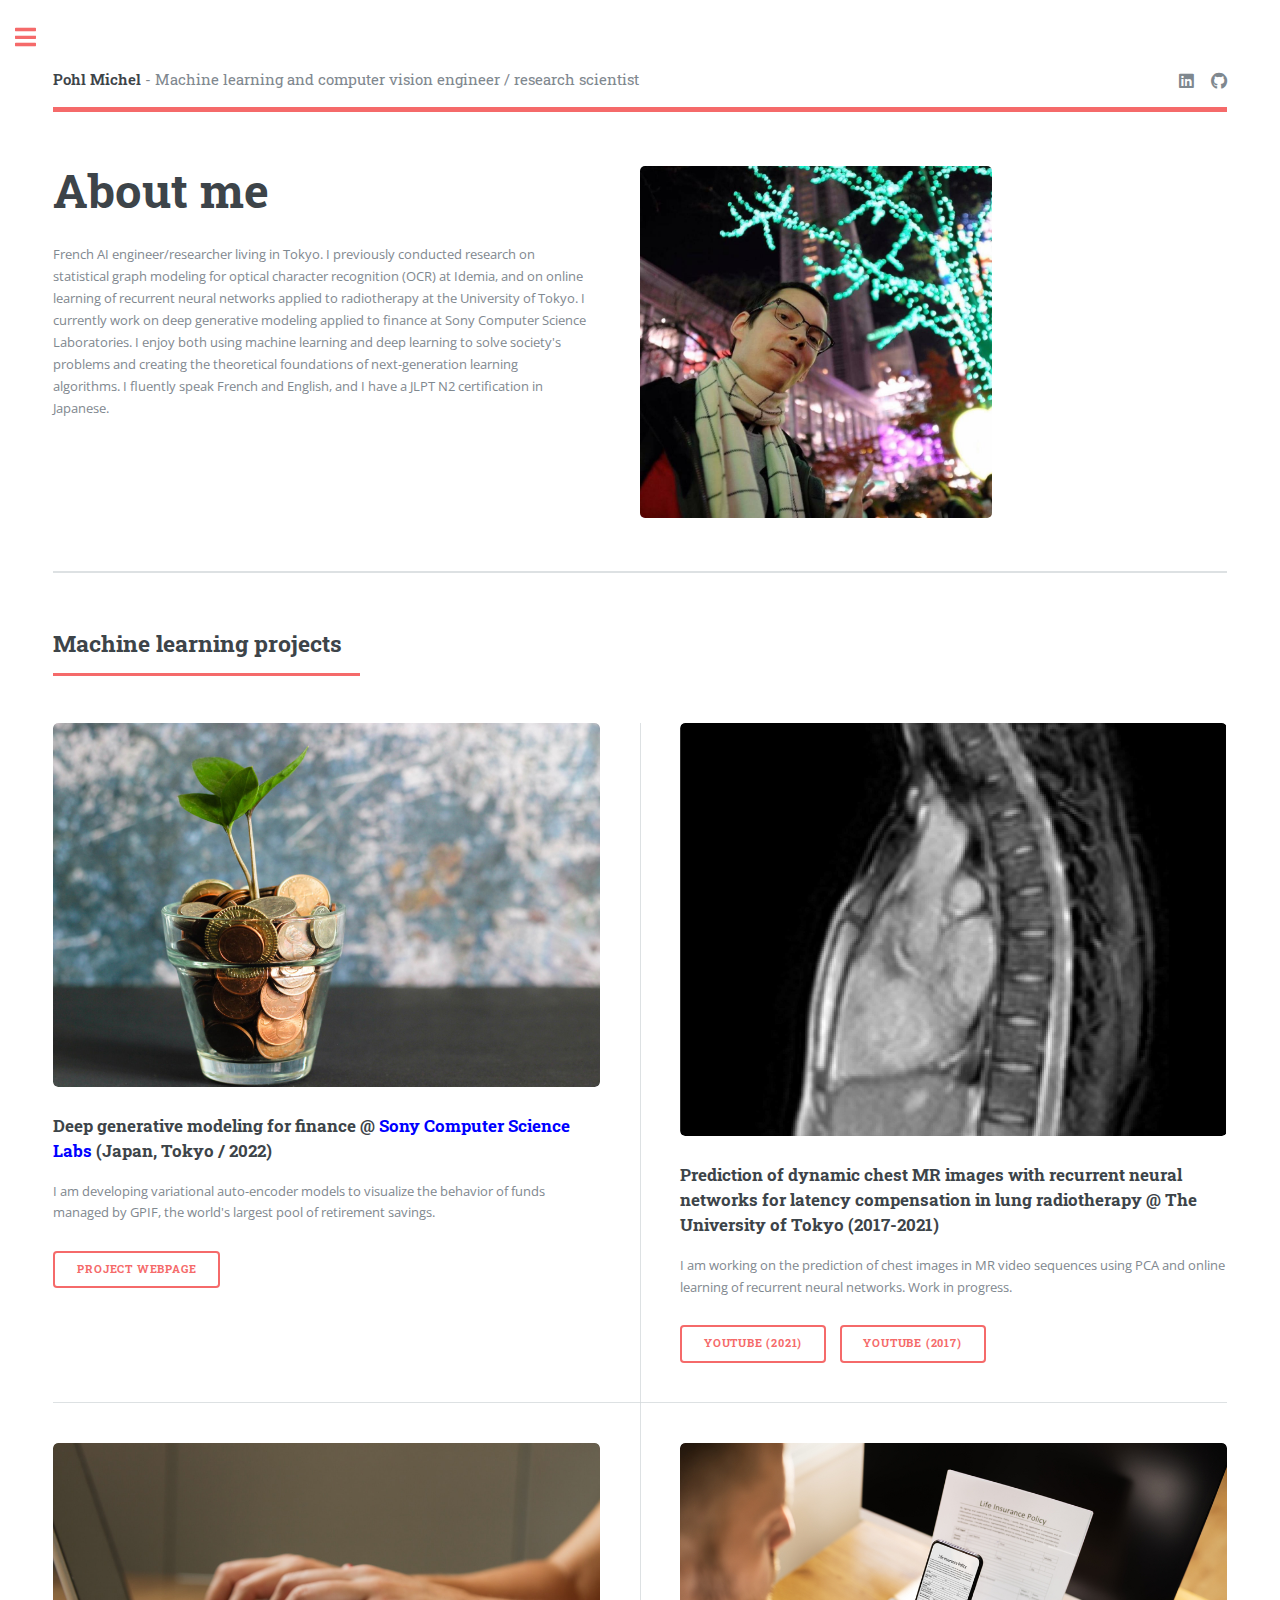
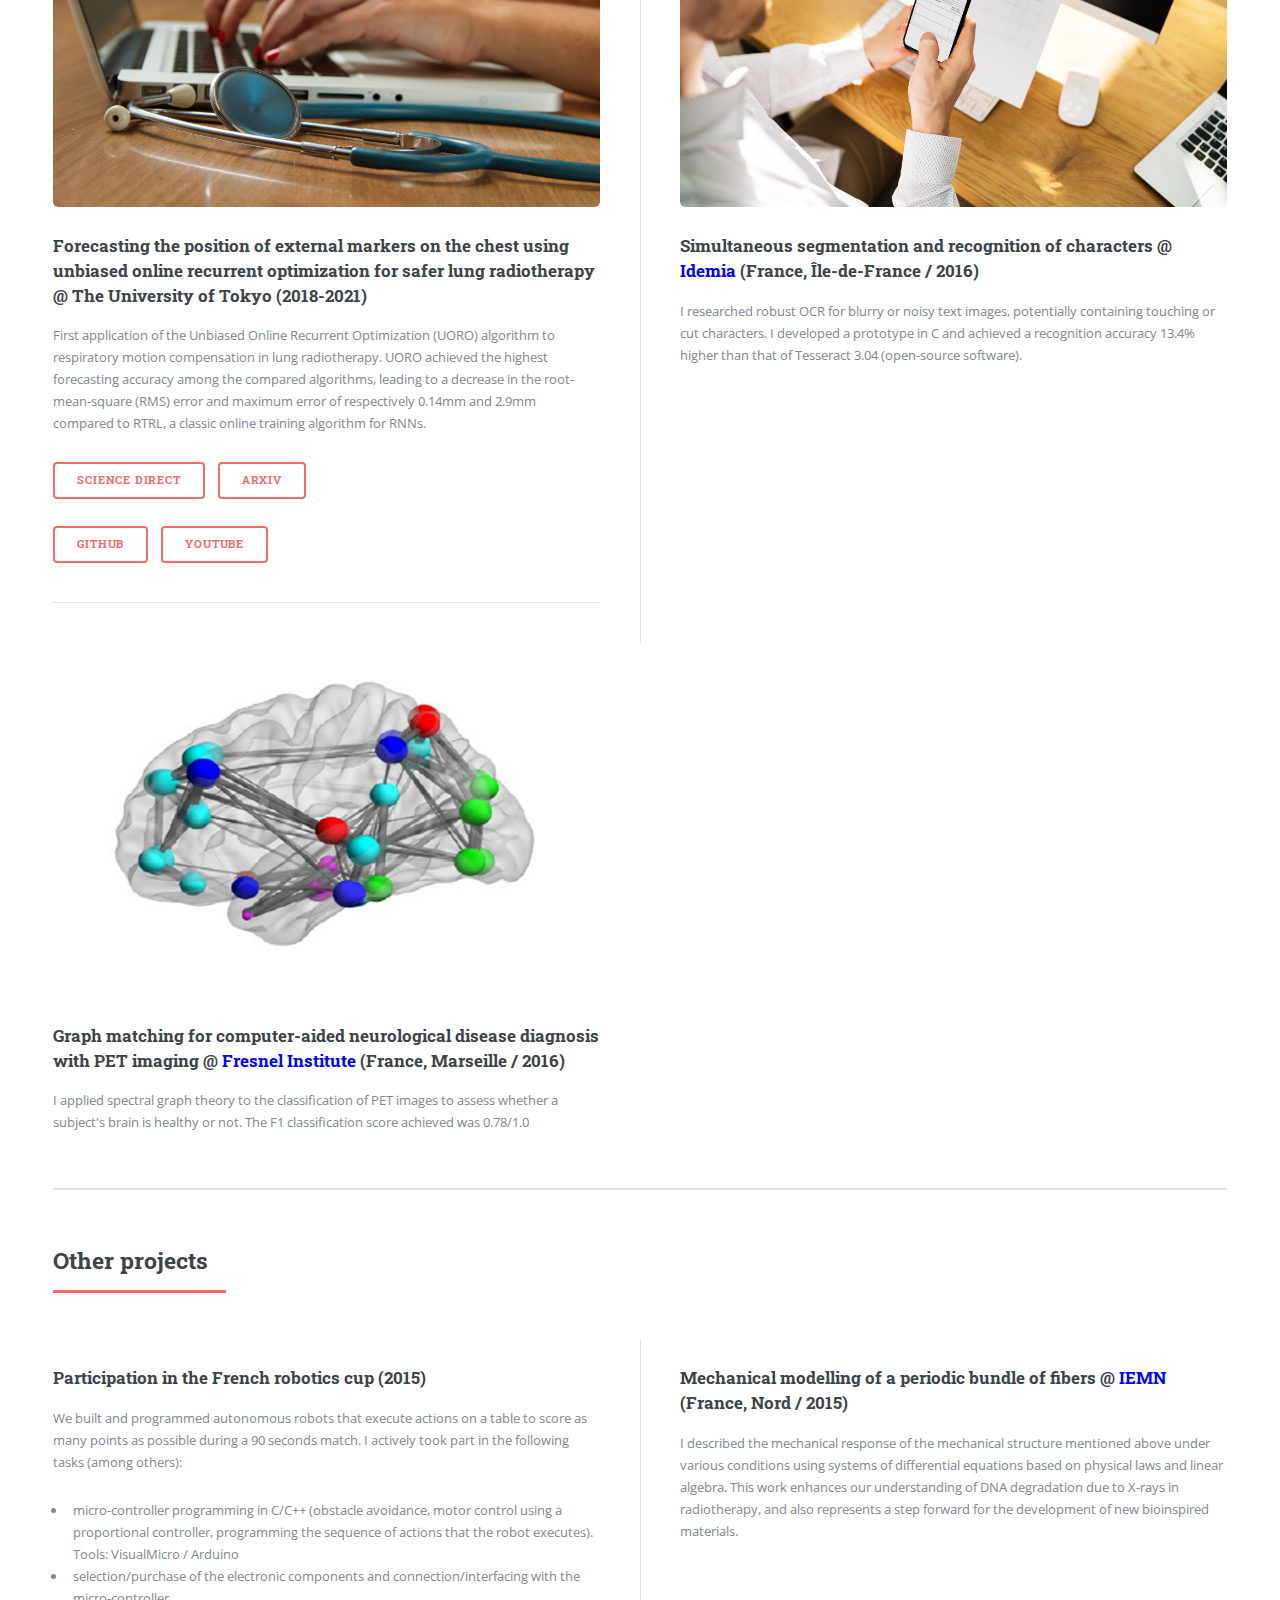
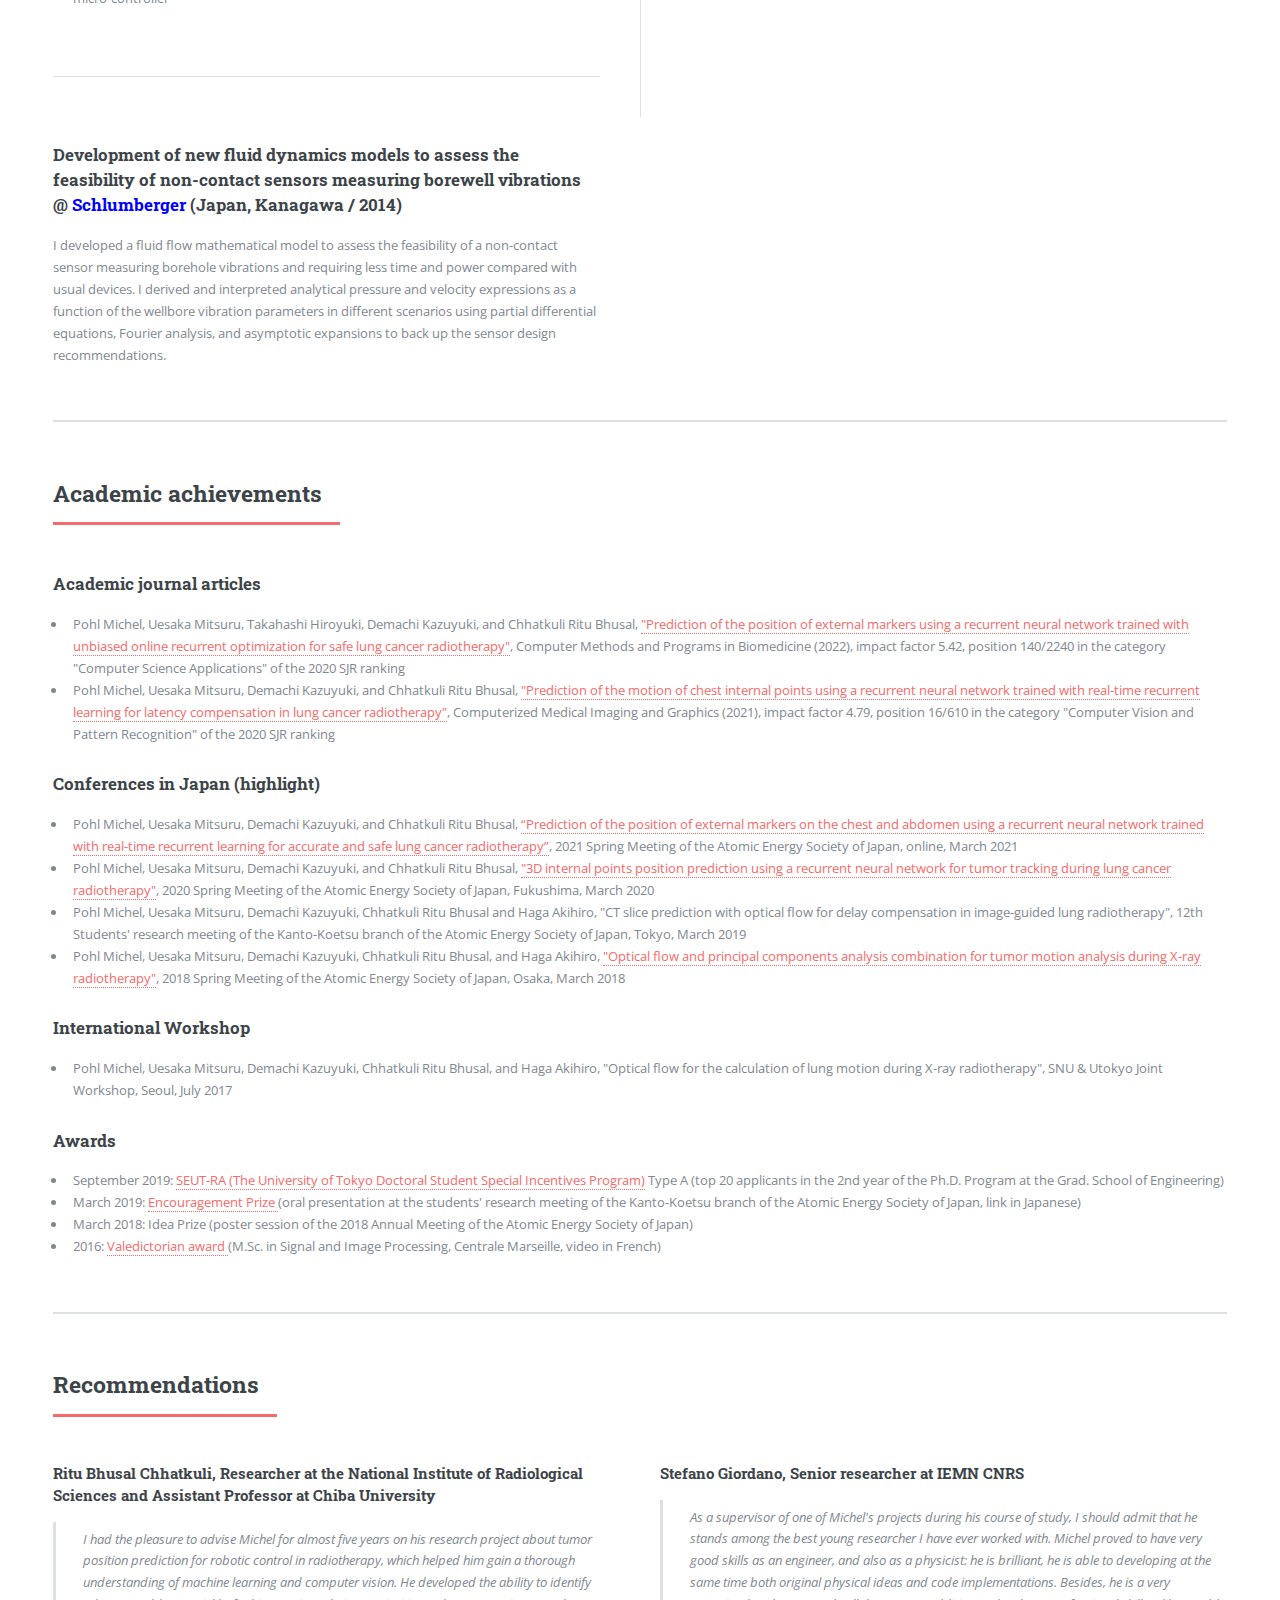
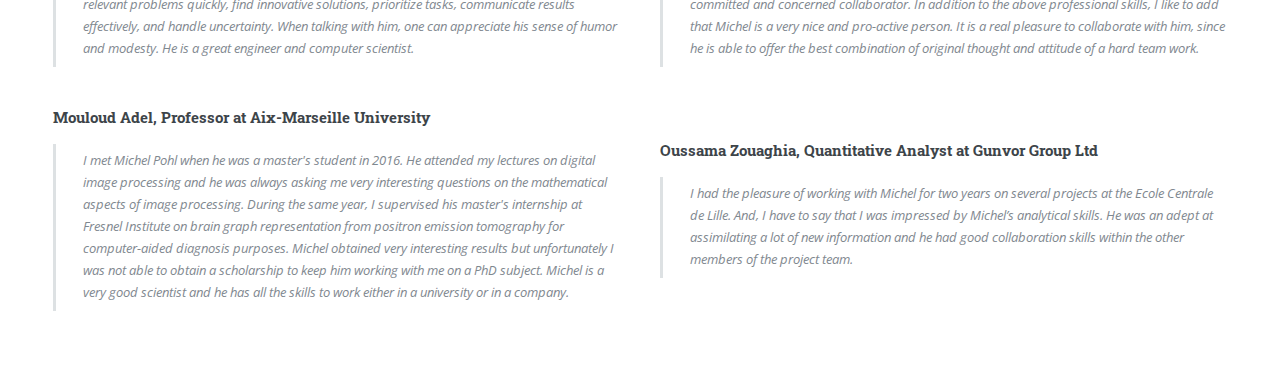
==== index.html @ 44fb90c9 "changed OCR picture size" ====
<!DOCTYPE HTML>
<!--
	Editorial by HTML5 UP
	html5up.net | @ajlkn
	Free for personal and commercial use under the CCA 3.0 license (html5up.net/license)
-->
<html>
	<head>
		<title>Pohl Michel - Homepage</title>
		<meta charset="utf-8" />
		<meta name="viewport" content="width=device-width, initial-scale=1, user-scalable=no" />
		<link rel="stylesheet" href="assets/css/main.css" />
	</head>
	<body class="is-preload">

		<!-- Wrapper -->
		<div id="wrapper">

			<!-- Main -->
			<div id="main">
				<div class="inner">

					<!-- Header -->
					<header id="header">
						<a href="index.html" class="logo"><strong>Pohl Michel</strong> 
							- Machine learning and computer vision engineer / research scientist</a>
						<ul class="icons">
							<li><a href="https://www.linkedin.com/in/michelpohl/" target="_blank" class="icon brands fa-linkedin"><span class="label">LinkedIn</span></a></li>
							<li><a href="https://github.com/pohl-michel" target="_blank" class="icon brands fa-github"><span class="label">GitHub</span></a></li>
<!-- 										<li><a href="https://medium.com/@pohl.michel" target="_blank" class="icon brands fa-medium-m"><span class="label">Medium</span></a></li> -->
						</ul>
					</header>

					<!-- Banner -->
					<section id="banner">
						<div class="content">
							<header>
								<h1>About me</h1>
								<!-- <p>A free and fully responsive site template</p> -->
							</header>
							<p>French AI engineer/researcher living in Tokyo. I previously conducted research on statistical graph modeling for optical character recognition (OCR) at Idemia, and on online learning of recurrent neural networks applied to radiotherapy at the University of Tokyo. I currently work on deep generative modeling applied to finance at Sony Computer Science Laboratories. I enjoy both using machine learning and deep learning to solve society's problems and creating the theoretical foundations of next-generation learning algorithms. I fluently speak French and English, and I have a JLPT N2 certification in Japanese.
							</p>
							<!-- <ul class="actions">
								<li><a href="#" class="button big">Learn More</a></li>
							</ul> -->
						</div>
						<span class="image object">
							<img src="images/photo_shibuya_anton.jpg" alt="" style="max-width: 60%" />
						</span>
					</section>

					<!-- Section -->
					<section id="ML projects">
						<header class="major">
							<h2> Machine learning projects</h2>
						</header>
						<div class="posts">
							<article>
								<a class="image"><img src="images/unsplash_finance.jpg" alt="" /></a>
								<h3>Deep generative modeling for finance @ <a href="https://www.sonycsl.co.jp/" target = "_blank" style="color: blue">Sony Computer Science Labs</a> (Japan, Tokyo / 2022)</h3>
								<p> I am developing variational auto-encoder models to visualize the behavior of funds managed by GPIF, the world's largest pool of retirement savings.</p>
								<ul class="actions">
									<li><a href="https://www.sonycsl.co.jp/tokyo/12421/" target='_blank' class="button">Project Webpage</a></li>
								</ul>
							</article>
							<article>
								<a class="image"><img src="images/MR_image_3rdpaper_cropped.jpg" alt="" /></a>
								<h3>Prediction of dynamic chest MR images with recurrent neural networks for latency compensation in lung radiotherapy @ The University of Tokyo (2017-2021)</h3>
								<p>I am working on the prediction of chest images in MR video sequences using PCA and online learning of recurrent neural networks. Work in progress.</p>
								<ul class="actions">
									<li><a href="https://youtu.be/09uKHJooavU?t=558" target='_blank' class="button">YouTube (2021)</a></li>
									<li><a href="https://www.youtube.com/watch?v=ICHYh4DZWE8&feature=youtu.be&t=154&fbclid=IwAR0rzRFwtIoOsZjMoGaXbMaReM_9z3HUqvppLOV6zJTrDiKNLwCRPgO9_1M%20" target='_blank' class="button">YouTube (2017)</a></li>
								</ul>
							</article>
							<article>
								<a class="image"><img src="images/unsplash_healthcare.jpg" alt="" /></a>
								<h3>Forecasting the position of external markers on the chest using unbiased online recurrent optimization for safer lung radiotherapy  @ The University of Tokyo (2018-2021)</h3>
								<p>First application of the Unbiased Online Recurrent Optimization (UORO) algorithm to respiratory motion compensation in lung radiotherapy. UORO achieved the highest forecasting accuracy among the compared algorithms, leading to a decrease in the root-mean-square (RMS) error and maximum error of respectively 0.14mm and 2.9mm compared to RTRL, a classic online training algorithm for RNNs.</p>
								<ul class="actions">
									<li><a href="https://doi.org/10.1016/j.cmpb.2022.106908" target='_blank' class="button">Science Direct</a></li>
									<li><a href="https://doi.org/10.48550/arXiv.2106.01100" target='_blank' 	class="button">ArXiv</a></li>
								</ul>
								<ul class="actions">
									<li><a href="https://github.com/pohl-michel/time-series-forecasting-with-UORO-RTRL-LMS-and-linear-regression" target='_blank' 	class="button">GitHub</a></li>
									<li><a href="https://youtu.be/09uKHJooavU" target='_blank' class="button">YouTube</a></li>
								</ul>
							</article>
							<article>
								<a class="image"><img src="images/shutterstock_OCR_medium_size.jpg" alt="" /></a>
								<h3>Simultaneous segmentation and recognition of characters @ <a href="https://www.idemia.com/" target = "_blank" style="color: blue">Idemia</a> (France, Île-de-France / 2016)</h3>
								<p>I researched robust OCR for blurry or noisy text images, potentially containing touching or cut characters. I developed a prototype in C and achieved a recognition accuracy 13.4% higher than that of Tesseract 3.04 (open-source software).</p>
<!-- 											<ul class="actions">
									<li><a href="#" class="button">More</a></li>
								</ul> -->
							</article>
							<article>
								<a class="image"><img src="images/brain_as_graph.png" alt="" /></a>
								<h3>Graph matching for computer-aided neurological disease diagnosis with PET imaging @ <a href="https://www.fresnel.fr/spip/" target = "_blank" style="color: blue">Fresnel Institute</a> (France, Marseille / 2016)</h3>
								<p>I applied spectral graph theory to the classification of PET images to assess whether a subject's brain is healthy or not. The F1 classification score achieved was 0.78/1.0 </p>
<!-- 											<ul class="actions">
									<li><a href="#" class="button">More</a></li>
								</ul> -->
							</article>
						</div>
					</section>

					<!-- Section -->
					<section id="Other projects">
						<header class="major">
							<h2> Other projects</h2>
						</header>
						<div class="posts">
							<article>
								<a class="image"><img src="images/coupe_robotique_enhanced.jpg" alt="" /></a>
								<h3>Participation in the French robotics cup (2015)</h3>
								<p>We built and programmed autonomous robots that execute actions on a table to score as many points as possible during a 90 seconds match. I actively took part in the following tasks (among others):
									<ul>
										<li> micro-controller programming in C/C++ (obstacle avoidance, motor control using a proportional controller, programming the sequence of actions that the robot executes). Tools: VisualMicro / Arduino</li>
										<li>selection/purchase of the electronic components and connection/interfacing with the micro-controller</li>
									</ul> 
								</p>
<!-- 										<ul class="actions">
									<li><a href="#" class="button">More</a></li>
								</ul> -->
							</article>
							<article>
								<a class="image"><img src="images/muscle_psoas_lapin.png" alt="" /></a>
								<h3>Mechanical modelling of a periodic bundle of fibers @ <a href="https://www.iemn.fr/en/" target = "_blank" style="color: blue">IEMN</a> (France, Nord / 2015)</h3>
								<p>I described the mechanical response of the mechanical structure mentioned above under various conditions using systems of differential equations based on physical laws and linear algebra. This work enhances our understanding of DNA degradation due to X-rays in radiotherapy, and also represents a step forward for the development of new bioinspired materials. </p>
<!-- 										<ul class="actions">
									<li><a href="#" class="button">More</a></li>
								</ul> -->
							</article>									
							<article>
								<a class="image"><img src="images/unsplash_liquid_drop.jpg" alt="" /></a>
								<h3>Development of new fluid dynamics models to assess the feasibility of non-contact sensors measuring borewell vibrations @ <a href="https://www.slb.com/" target = "_blank" style="color: blue">Schlumberger</a> (Japan, Kanagawa / 2014)</h3>
								<p>I developed a fluid flow mathematical model to assess the feasibility of a non-contact sensor measuring borehole vibrations and requiring less time and power compared with usual devices. I derived and interpreted analytical pressure and velocity expressions as a function of the wellbore vibration parameters in different scenarios using partial differential equations, Fourier analysis, and asymptotic expansions to back up the sensor design recommendations. </p>
<!-- 										<ul class="actions">
									<li><a href="#" class="button">More</a></li>
								</ul> -->
							</article>
						</div>
					</section>								

					<!-- Content -->
					<section id = "Academic achievements">
						<header class="major">
							<h2>Academic achievements</h2>
						</header>

						<h3>Academic journal articles</h3>
						
						<ul>
							<li>Pohl Michel, Uesaka Mitsuru, Takahashi Hiroyuki, Demachi Kazuyuki, and Chhatkuli Ritu Bhusal, <a href="https://doi.org/10.48550/arXiv.2106.01100" target ="_blank">"Prediction of the position of external markers using a recurrent neural network trained with unbiased online recurrent optimization for safe lung cancer radiotherapy"</a>, Computer Methods and Programs in Biomedicine (2022), impact factor 5.42, position 140/2240 in the category "Computer Science Applications" of the 2020 SJR ranking</li>

							<li> Pohl Michel, Uesaka Mitsuru, Demachi Kazuyuki, and Chhatkuli Ritu Bhusal, <a href="https://doi.org/10.1016/j.compmedimag.2021.101941" target ="_blank">"Prediction of the motion of chest internal points using a recurrent neural network trained with real-time recurrent learning for latency compensation in lung cancer radiotherapy"</a>, Computerized Medical Imaging and Graphics (2021), impact factor 4.79, position 16/610 in the category "Computer Vision and Pattern Recognition" of the 2020 SJR ranking</li>
						</ul> 

						<h3>Conferences in Japan (highlight)</h3>
						
						<ul>
							<li>Pohl Michel, Uesaka Mitsuru, Demachi Kazuyuki, and Chhatkuli Ritu Bhusal, 
								<a href="https://confit.atlas.jp/guide/event/aesj2021s/subject/2M04/detail" target ="_blank">“Prediction of the position of external markers on the chest and abdomen using a recurrent neural network trained with real-time recurrent learning for accurate and safe lung cancer radiotherapy”</a>, 2021 Spring Meeting of the Atomic Energy Society of Japan, online, March 2021
							</li>

							<li> Pohl Michel, Uesaka Mitsuru, Demachi Kazuyuki, and Chhatkuli Ritu Bhusal, 
								<a href="https://confit.atlas.jp/guide/event/aesj2020s/subject/1F01/detail?lang=en" target ="_blank">"3D internal points position prediction using a recurrent neural network for tumor tracking during lung cancer radiotherapy"</a>, 2020 Spring Meeting of the Atomic Energy Society of Japan, Fukushima, March 2020
							</li>

							<li>Pohl Michel, Uesaka Mitsuru, Demachi Kazuyuki, Chhatkuli Ritu Bhusal and Haga Akihiro, "CT slice prediction with optical flow for delay compensation in image-guided lung radiotherapy", 12th Students' research meeting of the Kanto-Koetsu branch of the Atomic Energy Society of Japan, Tokyo, March 2019
							</li>

							<!-- http://www.aesj.or.jp/shibu/kanto/pdf/student_award_history_220512.pdf -->

							<li>Pohl Michel, Uesaka Mitsuru, Demachi Kazuyuki, Chhatkuli Ritu Bhusal, and Haga Akihiro, 
								<a href="https://confit.atlas.jp/guide/event/aesj2018s/subject/2E02/detail?lang=en" target ="_blank">"Optical flow and principal components analysis combination for tumor motion analysis during X-ray radiotherapy"</a>, 2018 Spring Meeting of the Atomic Energy Society of Japan, Osaka, March 2018
							</li>

						</ul> 

						<h3>International Workshop</h3>

						<ul>
							<li>Pohl Michel, Uesaka Mitsuru, Demachi Kazuyuki, Chhatkuli Ritu Bhusal, and Haga Akihiro, "Optical flow for the calculation of lung motion during X-ray radiotherapy", SNU & Utokyo Joint Workshop, Seoul, July 2017
							</li>
						</ul>

						<h3>Awards</h3>

						<ul>
							<li> September 2019: <a href="https://www.t.u-tokyo.ac.jp/en/soe/admission/seut-ra" target ="_blank">SEUT-RA (The University of Tokyo Doctoral Student Special Incentives Program)</a> Type A (top 20 applicants in the 2nd year of the Ph.D. Program at the Grad. School of Engineering) </li>
							<li> March 2019: <a href="http://www.aesj.or.jp/shibu/kanto/pdf/student_award_history_220512.pdf" target ="_blank">Encouragement Prize </a>(oral presentation at the students' research meeting of the Kanto-Koetsu branch of the Atomic Energy Society of Japan, link in Japanese) </li>
							<li> March 2018: Idea Prize (poster session of the 2018 Annual Meeting of the Atomic Energy Society of Japan) </li>
							<li> 2016: <a href="https://www.youtube.com/watch?v=9-X_9rzc--A&t=580s" target ="_blank"> Valedictorian award </a> (M.Sc. in Signal and Image Processing, Centrale Marseille, video in French) </li>
						</ul>

					</section>

					<!-- Section -->
					<section id = "Recommendations">
						<header class="major">
							<h2>Recommendations</h2>
						</header>
						<div class="features">
							<article>
								<!-- <span class="icon fa-gem"></span> -->
								<div class="content">
									<h4>Ritu Bhusal Chhatkuli, Researcher at the National Institute of Radiological Sciences and Assistant Professor at Chiba University</h4>

									<blockquote>I had the pleasure to advise Michel for almost five years on his research project about tumor position prediction for robotic control in radiotherapy, which helped him gain a thorough understanding of machine learning and computer vision. He developed the ability to identify relevant problems quickly, find innovative solutions, prioritize tasks, communicate results effectively, and handle uncertainty. When talking with him, one can appreciate his sense of humor and modesty. He is a great engineer and computer scientist.</blockquote>

								</div>
							</article>
							<article>
								<div class="content">
									<h4>Stefano Giordano, Senior researcher at IEMN CNRS</h4>
									<blockquote>As a supervisor of one of Michel's projects during his course of study, I should admit that he stands among the best young researcher I have ever worked with. Michel proved to have very good skills as an engineer, and also as a physicist: he is brilliant, he is able to developing at the same time both original physical ideas and code implementations. Besides, he is a very committed and concerned collaborator. In addition to the above professional skills, I like to add that Michel is a very nice and pro-active person. It is a real pleasure to collaborate with him, since he is able to offer the best combination of original thought and attitude of a hard team work. </blockquote>
								</div>
							</article>
							<article>
								<div class="content">
									<h4>Mouloud Adel, Professor at Aix-Marseille University</h4>
									<blockquote>I met Michel Pohl when he was a master's student in 2016. He attended my lectures on digital image processing and he was always asking me very interesting questions on the mathematical aspects of image processing. During the same year, I supervised his master's internship at Fresnel Institute on brain graph representation from positron emission tomography for computer-aided diagnosis purposes. Michel obtained very interesting results but unfortunately I was not able to obtain a scholarship to keep him working with me on a PhD subject. Michel is a very good scientist and he has all the skills to work either in a university or in a company. </blockquote>
								</div>
							</article>
							<article>
								<div class="content">
									<h4>Oussama Zouaghia, Quantitative Analyst at Gunvor Group Ltd</h4>
									<blockquote>I had the pleasure of working with Michel for two years on several projects at the Ecole Centrale de Lille. And, I have to say that I was impressed by Michel’s analytical skills. He was an adept at assimilating a lot of new information and he had good collaboration skills within the other members of the project team.  </blockquote>
								</div>
							</article>
						</div>
					</section>

				</div>
			</div>
				

			<!-- Sidebar -->
			<div id="sidebar">
				<div class="inner">

					<!-- Search -->
<!-- 								<section id="search" class="alt">
							<form method="post" action="#">
								<input type="text" name="query" id="query" placeholder="Search" />
							</form>
						</section> -->

					<!-- Menu -->
					<nav id="menu">
						<header class="major">
							<h2>Menu</h2>
						</header>
						<ul>
							<li><a href="#banner">About me</a></li>
							<li><a href="#ML projects">Machine learning projects</a></li>
							<li><a href="#Other projects">Other projects</a></li>
							<li><a href="#Academic achievements">Academic achievements</a></li>
							<li><a href="#Recommendations">Recommendations</a></li>
						</ul>
					</nav>

					<!-- Section -->
<!-- 								<section>
							<header class="major">
								<h2>Ante interdum</h2>
							</header>
							<div class="mini-posts">
								<article>
									<iframe width="100%" scrolling="no" frameborder="no" allow="autoplay" src="https://w.soundcloud.com/player/?url=https%3A//api.soundcloud.com/tracks/885496198&color=%23ff5500&auto_play=false&hide_related=false&show_comments=true&show_user=true&show_reposts=false&show_teaser=true&visual=true"></iframe><div style="font-size: 10px; color: #cccccc;line-break: anywhere;word-break: normal;overflow: hidden;white-space: nowrap;text-overflow: ellipsis; font-family: Interstate,Lucida Grande,Lucida Sans Unicode,Lucida Sans,Garuda,Verdana,Tahoma,sans-serif;font-weight: 100;"><a href="https://soundcloud.com/michel-pohl-636981249" title="Michel POHL" target="_blank" style="color: #cccccc; text-decoration: none;">Michel POHL</a> · <a href="https://soundcloud.com/michel-pohl-636981249/rhapsody-in-blue-george-gershwin" title="Rhapsody in Blue (George Gershwin)" target="_blank" style="color: #cccccc; text-decoration: none;">Rhapsody in Blue (George Gershwin)</a></div>
									<p>Aenean ornare velit lacus, ac varius enim lorem ullamcorper dolore aliquam.</p>
								</article>
								<article>
									<a href="#" class="image"><img src="images/pic08.jpg" alt="" /></a>
									<p>Aenean ornare velit lacus, ac varius enim lorem ullamcorper dolore aliquam.</p>
								</article>
								<article>
									<a href="#" class="image"><img src="images/pic09.jpg" alt="" /></a>
									<p>Aenean ornare velit lacus, ac varius enim lorem ullamcorper dolore aliquam.</p>
								</article>
							</div>
							<ul class="actions">
								<li><a href="#" class="button">More</a></li>
							</ul>
						</section> -->

					<!-- Section -->
					<section>
						<header class="major">
							<h2>Contact</h2>
						</header>
						<p>Please do not hesitate to contact me for any professional matter using the email address below.</p>
						<ul class="contact">
							<li class="icon solid fa-envelope"><a href="#">michel.pohl@centrale-marseille.fr</a></li>
							<li class="icon solid fa-home">Tokyo, Japan</li>
						</ul>
					</section>

					<!-- Footer -->
					<footer id="footer">
						<p class="copyright">&copy; 2022 Michel Pohl. All rights reserved. Design: <a href="https://html5up.net">HTML5 UP</a>.</p>
					</footer>

				</div>
			</div>

		</div>

		<!-- Scripts -->
		<script src="assets/js/jquery.min.js"></script>
		<script src="assets/js/browser.min.js"></script>
		<script src="assets/js/breakpoints.min.js"></script>
		<script src="assets/js/util.js"></script>
		<script src="assets/js/main.js"></script>

	</body>
</html>
---- assets/css/main.css ----
@import url(fontawesome-all.min.css);
@import url("https://fonts.googleapis.com/css?family=Open+Sans:400,600,400italic,600italic|Roboto+Slab:400,700");
/*
	Editorial by HTML5 UP
	html5up.net | @ajlkn
	Free for personal and commercial use under the CCA 3.0 license (html5up.net/license)
*/
html, body, div, span, applet, object,
iframe, h1, h2, h3, h4, h5, h6, p, blockquote,
pre, a, abbr, acronym, address, big, cite,
code, del, dfn, em, img, ins, kbd, q, s, samp,
small, strike, strong, sub, sup, tt, var, b,
u, i, center, dl, dt, dd, ol, ul, li, fieldset,
form, label, legend, table, caption, tbody,
tfoot, thead, tr, th, td, article, aside,
canvas, details, embed, figure, figcaption,
footer, header, hgroup, menu, nav, output, ruby,
section, summary, time, mark, audio, video {
  margin: 0;
  padding: 0;
  border: 0;
  font-size: 100%;
  font: inherit;
  vertical-align: baseline; }

article, aside, details, figcaption, figure,
footer, header, hgroup, menu, nav, section {
  display: block; }

body {
  line-height: 1; }

ol, ul {
  list-style: none; }

blockquote, q {
  quotes: none; }
  blockquote:before, blockquote:after, q:before, q:after {
    content: '';
    content: none; }

table {
  border-collapse: collapse;
  border-spacing: 0; }

body {
  -webkit-text-size-adjust: none; }

mark {
  background-color: transparent;
  color: inherit; }

input::-moz-focus-inner {
  border: 0;
  padding: 0; }

input, select, textarea {
  -moz-appearance: none;
  -webkit-appearance: none;
  -ms-appearance: none;
  appearance: none; }

/* Basic */
@-ms-viewport {
  width: device-width; }

body {
  -ms-overflow-style: scrollbar; }

@media screen and (max-width: 480px) {
  html, body {
    min-width: 320px; } }

html {
  box-sizing: border-box; }

*, *:before, *:after {
  box-sizing: inherit; }

body {
  background: #ffffff; }
  body.is-preload *, body.is-preload *:before, body.is-preload *:after, body.is-resizing *, body.is-resizing *:before, body.is-resizing *:after {
    -moz-animation: none !important;
    -webkit-animation: none !important;
    -ms-animation: none !important;
    animation: none !important;
    -moz-transition: none !important;
    -webkit-transition: none !important;
    -ms-transition: none !important;
    transition: none !important; }

/* Type */
body, input, select, textarea {
  color: #7f888f;
  font-family: "Open Sans", sans-serif;
  font-size: 13pt;
  font-weight: 400;
  line-height: 1.65; }
  @media screen and (max-width: 1680px) {
    body, input, select, textarea {
      font-size: 11pt; } }
  @media screen and (max-width: 1280px) {
    body, input, select, textarea {
      font-size: 10pt; } }
  @media screen and (max-width: 360px) {
    body, input, select, textarea {
      font-size: 9pt; } }

a {
  -moz-transition: color 0.2s ease-in-out, border-bottom-color 0.2s ease-in-out;
  -webkit-transition: color 0.2s ease-in-out, border-bottom-color 0.2s ease-in-out;
  -ms-transition: color 0.2s ease-in-out, border-bottom-color 0.2s ease-in-out;
  transition: color 0.2s ease-in-out, border-bottom-color 0.2s ease-in-out;
  border-bottom: dotted 1px;
  color: #f56a6a;
  text-decoration: none; }
  a:hover {
    border-bottom-color: #f56a6a;
    color: #f56a6a !important; }
    a:hover strong {
      color: inherit; }

strong, b {
  color: #3d4449;
  font-weight: 600; }

em, i {
  font-style: italic; }

p {
  margin: 0 0 2em 0; }

h1, h2, h3, h4, h5, h6 {
  color: #3d4449;
  font-family: "Roboto Slab", serif;
  font-weight: 700;
  line-height: 1.5;
  margin: 0 0 1em 0; }
  h1 a, h2 a, h3 a, h4 a, h5 a, h6 a {
    color: inherit;
    text-decoration: none;
    border-bottom: 0; }

h1 {
  font-size: 4em;
  margin: 0 0 0.5em 0;
  line-height: 1.3; }

h2 {
  font-size: 1.75em; }

h3 {
  font-size: 1.25em; }

h4 {
  font-size: 1.1em; }

h5 {
  font-size: 0.9em; }

h6 {
  font-size: 0.7em; }

@media screen and (max-width: 1680px) {
  h1 {
    font-size: 3.5em; } }

@media screen and (max-width: 980px) {
  h1 {
    font-size: 3.25em; } }

@media screen and (max-width: 736px) {
  h1 {
    font-size: 2em;
    line-height: 1.4; }
  h2 {
    font-size: 1.5em; } }

sub {
  font-size: 0.8em;
  position: relative;
  top: 0.5em; }

sup {
  font-size: 0.8em;
  position: relative;
  top: -0.5em; }

blockquote {
  border-left: solid 3px rgba(210, 215, 217, 0.75);
  font-style: italic;
  margin: 0 0 2em 0;
  padding: 0.5em 0 0.5em 2em; }

code {
  background: rgba(230, 235, 237, 0.25);
  border-radius: 0.375em;
  border: solid 1px rgba(210, 215, 217, 0.75);
  font-family: "Courier New", monospace;
  font-size: 0.9em;
  margin: 0 0.25em;
  padding: 0.25em 0.65em; }

pre {
  -webkit-overflow-scrolling: touch;
  font-family: "Courier New", monospace;
  font-size: 0.9em;
  margin: 0 0 2em 0; }
  pre code {
    display: block;
    line-height: 1.75;
    padding: 1em 1.5em;
    overflow-x: auto; }

hr {
  border: 0;
  border-bottom: solid 1px rgba(210, 215, 217, 0.75);
  margin: 2em 0; }
  hr.major {
    margin: 3em 0; }

.align-left {
  text-align: left; }

.align-center {
  text-align: center; }

.align-right {
  text-align: right; }

/* Row */
.row {
  display: flex;
  flex-wrap: wrap;
  box-sizing: border-box;
  align-items: stretch; }
  .row > * {
    box-sizing: border-box; }
  .row.gtr-uniform > * > :last-child {
    margin-bottom: 0; }
  .row.aln-left {
    justify-content: flex-start; }
  .row.aln-center {
    justify-content: center; }
  .row.aln-right {
    justify-content: flex-end; }
  .row.aln-top {
    align-items: flex-start; }
  .row.aln-middle {
    align-items: center; }
  .row.aln-bottom {
    align-items: flex-end; }
  .row > .imp {
    order: -1; }
  .row > .col-1 {
    width: 8.33333%; }
  .row > .off-1 {
    margin-left: 8.33333%; }
  .row > .col-2 {
    width: 16.66667%; }
  .row > .off-2 {
    margin-left: 16.66667%; }
  .row > .col-3 {
    width: 25%; }
  .row > .off-3 {
    margin-left: 25%; }
  .row > .col-4 {
    width: 33.33333%; }
  .row > .off-4 {
    margin-left: 33.33333%; }
  .row > .col-5 {
    width: 41.66667%; }
  .row > .off-5 {
    margin-left: 41.66667%; }
  .row > .col-6 {
    width: 50%; }
  .row > .off-6 {
    margin-left: 50%; }
  .row > .col-7 {
    width: 58.33333%; }
  .row > .off-7 {
    margin-left: 58.33333%; }
  .row > .col-8 {
    width: 66.66667%; }
  .row > .off-8 {
    margin-left: 66.66667%; }
  .row > .col-9 {
    width: 75%; }
  .row > .off-9 {
    margin-left: 75%; }
  .row > .col-10 {
    width: 83.33333%; }
  .row > .off-10 {
    margin-left: 83.33333%; }
  .row > .col-11 {
    width: 91.66667%; }
  .row > .off-11 {
    margin-left: 91.66667%; }
  .row > .col-12 {
    width: 100%; }
  .row > .off-12 {
    margin-left: 100%; }
  .row.gtr-0 {
    margin-top: 0;
    margin-left: 0em; }
    .row.gtr-0 > * {
      padding: 0 0 0 0em; }
    .row.gtr-0.gtr-uniform {
      margin-top: 0em; }
      .row.gtr-0.gtr-uniform > * {
        padding-top: 0em; }
  .row.gtr-25 {
    margin-top: 0;
    margin-left: -0.375em; }
    .row.gtr-25 > * {
      padding: 0 0 0 0.375em; }
    .row.gtr-25.gtr-uniform {
      margin-top: -0.375em; }
      .row.gtr-25.gtr-uniform > * {
        padding-top: 0.375em; }
  .row.gtr-50 {
    margin-top: 0;
    margin-left: -0.75em; }
    .row.gtr-50 > * {
      padding: 0 0 0 0.75em; }
    .row.gtr-50.gtr-uniform {
      margin-top: -0.75em; }
      .row.gtr-50.gtr-uniform > * {
        padding-top: 0.75em; }
  .row {
    margin-top: 0;
    margin-left: -1.5em; }
    .row > * {
      padding: 0 0 0 1.5em; }
    .row.gtr-uniform {
      margin-top: -1.5em; }
      .row.gtr-uniform > * {
        padding-top: 1.5em; }
  .row.gtr-150 {
    margin-top: 0;
    margin-left: -2.25em; }
    .row.gtr-150 > * {
      padding: 0 0 0 2.25em; }
    .row.gtr-150.gtr-uniform {
      margin-top: -2.25em; }
      .row.gtr-150.gtr-uniform > * {
        padding-top: 2.25em; }
  .row.gtr-200 {
    margin-top: 0;
    margin-left: -3em; }
    .row.gtr-200 > * {
      padding: 0 0 0 3em; }
    .row.gtr-200.gtr-uniform {
      margin-top: -3em; }
      .row.gtr-200.gtr-uniform > * {
        padding-top: 3em; }
  @media screen and (max-width: 1680px) {
    .row {
      display: flex;
      flex-wrap: wrap;
      box-sizing: border-box;
      align-items: stretch; }
      .row > * {
        box-sizing: border-box; }
      .row.gtr-uniform > * > :last-child {
        margin-bottom: 0; }
      .row.aln-left {
        justify-content: flex-start; }
      .row.aln-center {
        justify-content: center; }
      .row.aln-right {
        justify-content: flex-end; }
      .row.aln-top {
        align-items: flex-start; }
      .row.aln-middle {
        align-items: center; }
      .row.aln-bottom {
        align-items: flex-end; }
      .row > .imp-xlarge {
        order: -1; }
      .row > .col-1-xlarge {
        width: 8.33333%; }
      .row > .off-1-xlarge {
        margin-left: 8.33333%; }
      .row > .col-2-xlarge {
        width: 16.66667%; }
      .row > .off-2-xlarge {
        margin-left: 16.66667%; }
      .row > .col-3-xlarge {
        width: 25%; }
      .row > .off-3-xlarge {
        margin-left: 25%; }
      .row > .col-4-xlarge {
        width: 33.33333%; }
      .row > .off-4-xlarge {
        margin-left: 33.33333%; }
      .row > .col-5-xlarge {
        width: 41.66667%; }
      .row > .off-5-xlarge {
        margin-left: 41.66667%; }
      .row > .col-6-xlarge {
        width: 50%; }
      .row > .off-6-xlarge {
        margin-left: 50%; }
      .row > .col-7-xlarge {
        width: 58.33333%; }
      .row > .off-7-xlarge {
        margin-left: 58.33333%; }
      .row > .col-8-xlarge {
        width: 66.66667%; }
      .row > .off-8-xlarge {
        margin-left: 66.66667%; }
      .row > .col-9-xlarge {
        width: 75%; }
      .row > .off-9-xlarge {
        margin-left: 75%; }
      .row > .col-10-xlarge {
        width: 83.33333%; }
      .row > .off-10-xlarge {
        margin-left: 83.33333%; }
      .row > .col-11-xlarge {
        width: 91.66667%; }
      .row > .off-11-xlarge {
        margin-left: 91.66667%; }
      .row > .col-12-xlarge {
        width: 100%; }
      .row > .off-12-xlarge {
        margin-left: 100%; }
      .row.gtr-0 {
        margin-top: 0;
        margin-left: 0em; }
        .row.gtr-0 > * {
          padding: 0 0 0 0em; }
        .row.gtr-0.gtr-uniform {
          margin-top: 0em; }
          .row.gtr-0.gtr-uniform > * {
            padding-top: 0em; }
      .row.gtr-25 {
        margin-top: 0;
        margin-left: -0.375em; }
        .row.gtr-25 > * {
          padding: 0 0 0 0.375em; }
        .row.gtr-25.gtr-uniform {
          margin-top: -0.375em; }
          .row.gtr-25.gtr-uniform > * {
            padding-top: 0.375em; }
      .row.gtr-50 {
        margin-top: 0;
        margin-left: -0.75em; }
        .row.gtr-50 > * {
          padding: 0 0 0 0.75em; }
        .row.gtr-50.gtr-uniform {
          margin-top: -0.75em; }
          .row.gtr-50.gtr-uniform > * {
            padding-top: 0.75em; }
      .row {
        margin-top: 0;
        margin-left: -1.5em; }
        .row > * {
          padding: 0 0 0 1.5em; }
        .row.gtr-uniform {
          margin-top: -1.5em; }
          .row.gtr-uniform > * {
            padding-top: 1.5em; }
      .row.gtr-150 {
        margin-top: 0;
        margin-left: -2.25em; }
        .row.gtr-150 > * {
          padding: 0 0 0 2.25em; }
        .row.gtr-150.gtr-uniform {
          margin-top: -2.25em; }
          .row.gtr-150.gtr-uniform > * {
            padding-top: 2.25em; }
      .row.gtr-200 {
        margin-top: 0;
        margin-left: -3em; }
        .row.gtr-200 > * {
          padding: 0 0 0 3em; }
        .row.gtr-200.gtr-uniform {
          margin-top: -3em; }
          .row.gtr-200.gtr-uniform > * {
            padding-top: 3em; } }
  @media screen and (max-width: 1280px) {
    .row {
      display: flex;
      flex-wrap: wrap;
      box-sizing: border-box;
      align-items: stretch; }
      .row > * {
        box-sizing: border-box; }
      .row.gtr-uniform > * > :last-child {
        margin-bottom: 0; }
      .row.aln-left {
        justify-content: flex-start; }
      .row.aln-center {
        justify-content: center; }
      .row.aln-right {
        justify-content: flex-end; }
      .row.aln-top {
        align-items: flex-start; }
      .row.aln-middle {
        align-items: center; }
      .row.aln-bottom {
        align-items: flex-end; }
      .row > .imp-large {
        order: -1; }
      .row > .col-1-large {
        width: 8.33333%; }
      .row > .off-1-large {
        margin-left: 8.33333%; }
      .row > .col-2-large {
        width: 16.66667%; }
      .row > .off-2-large {
        margin-left: 16.66667%; }
      .row > .col-3-large {
        width: 25%; }
      .row > .off-3-large {
        margin-left: 25%; }
      .row > .col-4-large {
        width: 33.33333%; }
      .row > .off-4-large {
        margin-left: 33.33333%; }
      .row > .col-5-large {
        width: 41.66667%; }
      .row > .off-5-large {
        margin-left: 41.66667%; }
      .row > .col-6-large {
        width: 50%; }
      .row > .off-6-large {
        margin-left: 50%; }
      .row > .col-7-large {
        width: 58.33333%; }
      .row > .off-7-large {
        margin-left: 58.33333%; }
      .row > .col-8-large {
        width: 66.66667%; }
      .row > .off-8-large {
        margin-left: 66.66667%; }
      .row > .col-9-large {
        width: 75%; }
      .row > .off-9-large {
        margin-left: 75%; }
      .row > .col-10-large {
        width: 83.33333%; }
      .row > .off-10-large {
        margin-left: 83.33333%; }
      .row > .col-11-large {
        width: 91.66667%; }
      .row > .off-11-large {
        margin-left: 91.66667%; }
      .row > .col-12-large {
        width: 100%; }
      .row > .off-12-large {
        margin-left: 100%; }
      .row.gtr-0 {
        margin-top: 0;
        margin-left: 0em; }
        .row.gtr-0 > * {
          padding: 0 0 0 0em; }
        .row.gtr-0.gtr-uniform {
          margin-top: 0em; }
          .row.gtr-0.gtr-uniform > * {
            padding-top: 0em; }
      .row.gtr-25 {
        margin-top: 0;
        margin-left: -0.375em; }
        .row.gtr-25 > * {
          padding: 0 0 0 0.375em; }
        .row.gtr-25.gtr-uniform {
          margin-top: -0.375em; }
          .row.gtr-25.gtr-uniform > * {
            padding-top: 0.375em; }
      .row.gtr-50 {
        margin-top: 0;
        margin-left: -0.75em; }
        .row.gtr-50 > * {
          padding: 0 0 0 0.75em; }
        .row.gtr-50.gtr-uniform {
          margin-top: -0.75em; }
          .row.gtr-50.gtr-uniform > * {
            padding-top: 0.75em; }
      .row {
        margin-top: 0;
        margin-left: -1.5em; }
        .row > * {
          padding: 0 0 0 1.5em; }
        .row.gtr-uniform {
          margin-top: -1.5em; }
          .row.gtr-uniform > * {
            padding-top: 1.5em; }
      .row.gtr-150 {
        margin-top: 0;
        margin-left: -2.25em; }
        .row.gtr-150 > * {
          padding: 0 0 0 2.25em; }
        .row.gtr-150.gtr-uniform {
          margin-top: -2.25em; }
          .row.gtr-150.gtr-uniform > * {
            padding-top: 2.25em; }
      .row.gtr-200 {
        margin-top: 0;
        margin-left: -3em; }
        .row.gtr-200 > * {
          padding: 0 0 0 3em; }
        .row.gtr-200.gtr-uniform {
          margin-top: -3em; }
          .row.gtr-200.gtr-uniform > * {
            padding-top: 3em; } }
  @media screen and (max-width: 980px) {
    .row {
      display: flex;
      flex-wrap: wrap;
      box-sizing: border-box;
      align-items: stretch; }
      .row > * {
        box-sizing: border-box; }
      .row.gtr-uniform > * > :last-child {
        margin-bottom: 0; }
      .row.aln-left {
        justify-content: flex-start; }
      .row.aln-center {
        justify-content: center; }
      .row.aln-right {
        justify-content: flex-end; }
      .row.aln-top {
        align-items: flex-start; }
      .row.aln-middle {
        align-items: center; }
      .row.aln-bottom {
        align-items: flex-end; }
      .row > .imp-medium {
        order: -1; }
      .row > .col-1-medium {
        width: 8.33333%; }
      .row > .off-1-medium {
        margin-left: 8.33333%; }
      .row > .col-2-medium {
        width: 16.66667%; }
      .row > .off-2-medium {
        margin-left: 16.66667%; }
      .row > .col-3-medium {
        width: 25%; }
      .row > .off-3-medium {
        margin-left: 25%; }
      .row > .col-4-medium {
        width: 33.33333%; }
      .row > .off-4-medium {
        margin-left: 33.33333%; }
      .row > .col-5-medium {
        width: 41.66667%; }
      .row > .off-5-medium {
        margin-left: 41.66667%; }
      .row > .col-6-medium {
        width: 50%; }
      .row > .off-6-medium {
        margin-left: 50%; }
      .row > .col-7-medium {
        width: 58.33333%; }
      .row > .off-7-medium {
        margin-left: 58.33333%; }
      .row > .col-8-medium {
        width: 66.66667%; }
      .row > .off-8-medium {
        margin-left: 66.66667%; }
      .row > .col-9-medium {
        width: 75%; }
      .row > .off-9-medium {
        margin-left: 75%; }
      .row > .col-10-medium {
        width: 83.33333%; }
      .row > .off-10-medium {
        margin-left: 83.33333%; }
      .row > .col-11-medium {
        width: 91.66667%; }
      .row > .off-11-medium {
        margin-left: 91.66667%; }
      .row > .col-12-medium {
        width: 100%; }
      .row > .off-12-medium {
        margin-left: 100%; }
      .row.gtr-0 {
        margin-top: 0;
        margin-left: 0em; }
        .row.gtr-0 > * {
          padding: 0 0 0 0em; }
        .row.gtr-0.gtr-uniform {
          margin-top: 0em; }
          .row.gtr-0.gtr-uniform > * {
            padding-top: 0em; }
      .row.gtr-25 {
        margin-top: 0;
        margin-left: -0.375em; }
        .row.gtr-25 > * {
          padding: 0 0 0 0.375em; }
        .row.gtr-25.gtr-uniform {
          margin-top: -0.375em; }
          .row.gtr-25.gtr-uniform > * {
            padding-top: 0.375em; }
      .row.gtr-50 {
        margin-top: 0;
        margin-left: -0.75em; }
        .row.gtr-50 > * {
          padding: 0 0 0 0.75em; }
        .row.gtr-50.gtr-uniform {
          margin-top: -0.75em; }
          .row.gtr-50.gtr-uniform > * {
            padding-top: 0.75em; }
      .row {
        margin-top: 0;
        margin-left: -1.5em; }
        .row > * {
          padding: 0 0 0 1.5em; }
        .row.gtr-uniform {
          margin-top: -1.5em; }
          .row.gtr-uniform > * {
            padding-top: 1.5em; }
      .row.gtr-150 {
        margin-top: 0;
        margin-left: -2.25em; }
        .row.gtr-150 > * {
          padding: 0 0 0 2.25em; }
        .row.gtr-150.gtr-uniform {
          margin-top: -2.25em; }
          .row.gtr-150.gtr-uniform > * {
            padding-top: 2.25em; }
      .row.gtr-200 {
        margin-top: 0;
        margin-left: -3em; }
        .row.gtr-200 > * {
          padding: 0 0 0 3em; }
        .row.gtr-200.gtr-uniform {
          margin-top: -3em; }
          .row.gtr-200.gtr-uniform > * {
            padding-top: 3em; } }
  @media screen and (max-width: 736px) {
    .row {
      display: flex;
      flex-wrap: wrap;
      box-sizing: border-box;
      align-items: stretch; }
      .row > * {
        box-sizing: border-box; }
      .row.gtr-uniform > * > :last-child {
        margin-bottom: 0; }
      .row.aln-left {
        justify-content: flex-start; }
      .row.aln-center {
        justify-content: center; }
      .row.aln-right {
        justify-content: flex-end; }
      .row.aln-top {
        align-items: flex-start; }
      .row.aln-middle {
        align-items: center; }
      .row.aln-bottom {
        align-items: flex-end; }
      .row > .imp-small {
        order: -1; }
      .row > .col-1-small {
        width: 8.33333%; }
      .row > .off-1-small {
        margin-left: 8.33333%; }
      .row > .col-2-small {
        width: 16.66667%; }
      .row > .off-2-small {
        margin-left: 16.66667%; }
      .row > .col-3-small {
        width: 25%; }
      .row > .off-3-small {
        margin-left: 25%; }
      .row > .col-4-small {
        width: 33.33333%; }
      .row > .off-4-small {
        margin-left: 33.33333%; }
      .row > .col-5-small {
        width: 41.66667%; }
      .row > .off-5-small {
        margin-left: 41.66667%; }
      .row > .col-6-small {
        width: 50%; }
      .row > .off-6-small {
        margin-left: 50%; }
      .row > .col-7-small {
        width: 58.33333%; }
      .row > .off-7-small {
        margin-left: 58.33333%; }
      .row > .col-8-small {
        width: 66.66667%; }
      .row > .off-8-small {
        margin-left: 66.66667%; }
      .row > .col-9-small {
        width: 75%; }
      .row > .off-9-small {
        margin-left: 75%; }
      .row > .col-10-small {
        width: 83.33333%; }
      .row > .off-10-small {
        margin-left: 83.33333%; }
      .row > .col-11-small {
        width: 91.66667%; }
      .row > .off-11-small {
        margin-left: 91.66667%; }
      .row > .col-12-small {
        width: 100%; }
      .row > .off-12-small {
        margin-left: 100%; }
      .row.gtr-0 {
        margin-top: 0;
        margin-left: 0em; }
        .row.gtr-0 > * {
          padding: 0 0 0 0em; }
        .row.gtr-0.gtr-uniform {
          margin-top: 0em; }
          .row.gtr-0.gtr-uniform > * {
            padding-top: 0em; }
      .row.gtr-25 {
        margin-top: 0;
        margin-left: -0.375em; }
        .row.gtr-25 > * {
          padding: 0 0 0 0.375em; }
        .row.gtr-25.gtr-uniform {
          margin-top: -0.375em; }
          .row.gtr-25.gtr-uniform > * {
            padding-top: 0.375em; }
      .row.gtr-50 {
        margin-top: 0;
        margin-left: -0.75em; }
        .row.gtr-50 > * {
          padding: 0 0 0 0.75em; }
        .row.gtr-50.gtr-uniform {
          margin-top: -0.75em; }
          .row.gtr-50.gtr-uniform > * {
            padding-top: 0.75em; }
      .row {
        margin-top: 0;
        margin-left: -1.5em; }
        .row > * {
          padding: 0 0 0 1.5em; }
        .row.gtr-uniform {
          margin-top: -1.5em; }
          .row.gtr-uniform > * {
            padding-top: 1.5em; }
      .row.gtr-150 {
        margin-top: 0;
        margin-left: -2.25em; }
        .row.gtr-150 > * {
          padding: 0 0 0 2.25em; }
        .row.gtr-150.gtr-uniform {
          margin-top: -2.25em; }
          .row.gtr-150.gtr-uniform > * {
            padding-top: 2.25em; }
      .row.gtr-200 {
        margin-top: 0;
        margin-left: -3em; }
        .row.gtr-200 > * {
          padding: 0 0 0 3em; }
        .row.gtr-200.gtr-uniform {
          margin-top: -3em; }
          .row.gtr-200.gtr-uniform > * {
            padding-top: 3em; } }
  @media screen and (max-width: 480px) {
    .row {
      display: flex;
      flex-wrap: wrap;
      box-sizing: border-box;
      align-items: stretch; }
      .row > * {
        box-sizing: border-box; }
      .row.gtr-uniform > * > :last-child {
        margin-bottom: 0; }
      .row.aln-left {
        justify-content: flex-start; }
      .row.aln-center {
        justify-content: center; }
      .row.aln-right {
        justify-content: flex-end; }
      .row.aln-top {
        align-items: flex-start; }
      .row.aln-middle {
        align-items: center; }
      .row.aln-bottom {
        align-items: flex-end; }
      .row > .imp-xsmall {
        order: -1; }
      .row > .col-1-xsmall {
        width: 8.33333%; }
      .row > .off-1-xsmall {
        margin-left: 8.33333%; }
      .row > .col-2-xsmall {
        width: 16.66667%; }
      .row > .off-2-xsmall {
        margin-left: 16.66667%; }
      .row > .col-3-xsmall {
        width: 25%; }
      .row > .off-3-xsmall {
        margin-left: 25%; }
      .row > .col-4-xsmall {
        width: 33.33333%; }
      .row > .off-4-xsmall {
        margin-left: 33.33333%; }
      .row > .col-5-xsmall {
        width: 41.66667%; }
      .row > .off-5-xsmall {
        margin-left: 41.66667%; }
      .row > .col-6-xsmall {
        width: 50%; }
      .row > .off-6-xsmall {
        margin-left: 50%; }
      .row > .col-7-xsmall {
        width: 58.33333%; }
      .row > .off-7-xsmall {
        margin-left: 58.33333%; }
      .row > .col-8-xsmall {
        width: 66.66667%; }
      .row > .off-8-xsmall {
        margin-left: 66.66667%; }
      .row > .col-9-xsmall {
        width: 75%; }
      .row > .off-9-xsmall {
        margin-left: 75%; }
      .row > .col-10-xsmall {
        width: 83.33333%; }
      .row > .off-10-xsmall {
        margin-left: 83.33333%; }
      .row > .col-11-xsmall {
        width: 91.66667%; }
      .row > .off-11-xsmall {
        margin-left: 91.66667%; }
      .row > .col-12-xsmall {
        width: 100%; }
      .row > .off-12-xsmall {
        margin-left: 100%; }
      .row.gtr-0 {
        margin-top: 0;
        margin-left: 0em; }
        .row.gtr-0 > * {
          padding: 0 0 0 0em; }
        .row.gtr-0.gtr-uniform {
          margin-top: 0em; }
          .row.gtr-0.gtr-uniform > * {
            padding-top: 0em; }
      .row.gtr-25 {
        margin-top: 0;
        margin-left: -0.375em; }
        .row.gtr-25 > * {
          padding: 0 0 0 0.375em; }
        .row.gtr-25.gtr-uniform {
          margin-top: -0.375em; }
          .row.gtr-25.gtr-uniform > * {
            padding-top: 0.375em; }
      .row.gtr-50 {
        margin-top: 0;
        margin-left: -0.75em; }
        .row.gtr-50 > * {
          padding: 0 0 0 0.75em; }
        .row.gtr-50.gtr-uniform {
          margin-top: -0.75em; }
          .row.gtr-50.gtr-uniform > * {
            padding-top: 0.75em; }
      .row {
        margin-top: 0;
        margin-left: -1.5em; }
        .row > * {
          padding: 0 0 0 1.5em; }
        .row.gtr-uniform {
          margin-top: -1.5em; }
          .row.gtr-uniform > * {
            padding-top: 1.5em; }
      .row.gtr-150 {
        margin-top: 0;
        margin-left: -2.25em; }
        .row.gtr-150 > * {
          padding: 0 0 0 2.25em; }
        .row.gtr-150.gtr-uniform {
          margin-top: -2.25em; }
          .row.gtr-150.gtr-uniform > * {
            padding-top: 2.25em; }
      .row.gtr-200 {
        margin-top: 0;
        margin-left: -3em; }
        .row.gtr-200 > * {
          padding: 0 0 0 3em; }
        .row.gtr-200.gtr-uniform {
          margin-top: -3em; }
          .row.gtr-200.gtr-uniform > * {
            padding-top: 3em; } }

/* Section/Article */
section.special, article.special {
  text-align: center; }

header p {
  font-family: "Roboto Slab", serif;
  font-size: 1em;
  font-weight: 400;
  letter-spacing: 0.075em;
  margin-top: -0.5em;
  text-transform: uppercase; }

header.major > :last-child {
  border-bottom: solid 3px #f56a6a;
  display: inline-block;
  margin: 0 0 2em 0;
  padding: 0 0.75em 0.5em 0; }

header.main > :last-child {
  margin: 0 0 1em 0; }

/* Form */
form {
  margin: 0 0 2em 0; }

label {
  color: #3d4449;
  display: block;
  font-size: 0.9em;
  font-weight: 600;
  margin: 0 0 1em 0; }

input[type="text"],
input[type="password"],
input[type="email"],
input[type="tel"],
input[type="search"],
input[type="url"],
select,
textarea {
  -moz-appearance: none;
  -webkit-appearance: none;
  -ms-appearance: none;
  appearance: none;
  background: #ffffff;
  border-radius: 0.375em;
  border: none;
  border: solid 1px rgba(210, 215, 217, 0.75);
  color: inherit;
  display: block;
  outline: 0;
  padding: 0 1em;
  text-decoration: none;
  width: 100%; }
  input[type="text"]:invalid,
  input[type="password"]:invalid,
  input[type="email"]:invalid,
  input[type="tel"]:invalid,
  input[type="search"]:invalid,
  input[type="url"]:invalid,
  select:invalid,
  textarea:invalid {
    box-shadow: none; }
  input[type="text"]:focus,
  input[type="password"]:focus,
  input[type="email"]:focus,
  input[type="tel"]:focus,
  input[type="search"]:focus,
  input[type="url"]:focus,
  select:focus,
  textarea:focus {
    border-color: #f56a6a;
    box-shadow: 0 0 0 1px #f56a6a; }

select {
  background-image: url("data:image/svg+xml;charset=utf8,%3Csvg xmlns='http://www.w3.org/2000/svg' width='40' height='40' preserveAspectRatio='none' viewBox='0 0 40 40'%3E%3Cpath d='M9.4,12.3l10.4,10.4l10.4-10.4c0.2-0.2,0.5-0.4,0.9-0.4c0.3,0,0.6,0.1,0.9,0.4l3.3,3.3c0.2,0.2,0.4,0.5,0.4,0.9 c0,0.4-0.1,0.6-0.4,0.9L20.7,31.9c-0.2,0.2-0.5,0.4-0.9,0.4c-0.3,0-0.6-0.1-0.9-0.4L4.3,17.3c-0.2-0.2-0.4-0.5-0.4-0.9 c0-0.4,0.1-0.6,0.4-0.9l3.3-3.3c0.2-0.2,0.5-0.4,0.9-0.4S9.1,12.1,9.4,12.3z' fill='rgba(210, 215, 217, 0.75)' /%3E%3C/svg%3E");
  background-size: 1.25em;
  background-repeat: no-repeat;
  background-position: calc(100% - 1em) center;
  height: 2.75em;
  padding-right: 2.75em;
  text-overflow: ellipsis; }
  select option {
    color: #3d4449;
    background: #ffffff; }
  select:focus::-ms-value {
    background-color: transparent; }
  select::-ms-expand {
    display: none; }

input[type="text"],
input[type="password"],
input[type="email"],
input[type="tel"],
input[type="search"],
input[type="url"],
select {
  height: 2.75em; }

textarea {
  padding: 0.75em 1em; }

input[type="checkbox"],
input[type="radio"] {
  -moz-appearance: none;
  -webkit-appearance: none;
  -ms-appearance: none;
  appearance: none;
  display: block;
  float: left;
  margin-right: -2em;
  opacity: 0;
  width: 1em;
  z-index: -1; }
  input[type="checkbox"] + label,
  input[type="radio"] + label {
    text-decoration: none;
    color: #7f888f;
    cursor: pointer;
    display: inline-block;
    font-size: 1em;
    font-weight: 400;
    padding-left: 2.4em;
    padding-right: 0.75em;
    position: relative; }
    input[type="checkbox"] + label:before,
    input[type="radio"] + label:before {
      -moz-osx-font-smoothing: grayscale;
      -webkit-font-smoothing: antialiased;
      display: inline-block;
      font-style: normal;
      font-variant: normal;
      text-rendering: auto;
      line-height: 1;
      text-transform: none !important;
      font-family: 'Font Awesome 5 Free';
      font-weight: 900; }
    input[type="checkbox"] + label:before,
    input[type="radio"] + label:before {
      background: #ffffff;
      border-radius: 0.375em;
      border: solid 1px rgba(210, 215, 217, 0.75);
      content: '';
      display: inline-block;
      font-size: 0.8em;
      height: 2.0625em;
      left: 0;
      line-height: 2.0625em;
      position: absolute;
      text-align: center;
      top: 0;
      width: 2.0625em; }
  input[type="checkbox"]:checked + label:before,
  input[type="radio"]:checked + label:before {
    background: #3d4449;
    border-color: #3d4449;
    color: #ffffff;
    content: '\f00c'; }
  input[type="checkbox"]:focus + label:before,
  input[type="radio"]:focus + label:before {
    border-color: #f56a6a;
    box-shadow: 0 0 0 1px #f56a6a; }

input[type="checkbox"] + label:before {
  border-radius: 0.375em; }

input[type="radio"] + label:before {
  border-radius: 100%; }

::-webkit-input-placeholder {
  color: #9fa3a6 !important;
  opacity: 1.0; }

:-moz-placeholder {
  color: #9fa3a6 !important;
  opacity: 1.0; }

::-moz-placeholder {
  color: #9fa3a6 !important;
  opacity: 1.0; }

:-ms-input-placeholder {
  color: #9fa3a6 !important;
  opacity: 1.0; }

/* Box */
.box {
  border-radius: 0.375em;
  border: solid 1px rgba(210, 215, 217, 0.75);
  margin-bottom: 2em;
  padding: 1.5em; }
  .box > :last-child,
  .box > :last-child > :last-child,
  .box > :last-child > :last-child > :last-child {
    margin-bottom: 0; }
  .box.alt {
    border: 0;
    border-radius: 0;
    padding: 0; }

/* Icon */
.icon {
  text-decoration: none;
  border-bottom: none;
  position: relative; }
  .icon:before {
    -moz-osx-font-smoothing: grayscale;
    -webkit-font-smoothing: antialiased;
    display: inline-block;
    font-style: normal;
    font-variant: normal;
    text-rendering: auto;
    line-height: 1;
    text-transform: none !important;
    font-family: 'Font Awesome 5 Free';
    font-weight: 400; }
  .icon > .label {
    display: none; }
  .icon:before {
    line-height: inherit; }
  .icon.solid:before {
    font-weight: 900; }
  .icon.brands:before {
    font-family: 'Font Awesome 5 Brands'; }

/* Image */
.image {
  border-radius: 0.375em;
  border: 0;
  display: inline-block;
  position: relative; }
  .image img {
    border-radius: 0.375em;
    display: block; }
  .image.left, .image.right {
    max-width: 40%; }
    .image.left img, .image.right img {
      width: 100%; }
  .image.left {
    float: left;
    padding: 0 1.5em 1em 0;
    top: 0.25em; }
  .image.right {
    float: right;
    padding: 0 0 1em 1.5em;
    top: 0.25em; }
  .image.fit {
    display: block;
    margin: 0 0 2em 0;
    width: 100%; }
    .image.fit img {
      width: 100%; }
  .image.main {
    display: block;
    margin: 0 0 3em 0;
    width: 100%; }
    .image.main img {
      width: 100%; }

a.image {
  overflow: hidden; }
  a.image img {
    -moz-transition: -moz-transform 0.2s ease;
    -webkit-transition: -webkit-transform 0.2s ease;
    -ms-transition: -ms-transform 0.2s ease;
    transition: transform 0.2s ease; }
  a.image:hover img {
    -moz-transform: scale(1.075);
    -webkit-transform: scale(1.075);
    -ms-transform: scale(1.075);
    transform: scale(1.075); }

/* List */
ol {
  list-style: decimal;
  margin: 0 0 2em 0;
  padding-left: 1.25em; }
  ol li {
    padding-left: 0.25em; }

ul {
  list-style: disc;
  margin: 0 0 2em 0;
  padding-left: 1em; }
  ul li {
    padding-left: 0.5em; }
  ul.alt {
    list-style: none;
    padding-left: 0; }
    ul.alt li {
      border-top: solid 1px rgba(210, 215, 217, 0.75);
      padding: 0.5em 0; }
      ul.alt li:first-child {
        border-top: 0;
        padding-top: 0; }

dl {
  margin: 0 0 2em 0; }
  dl dt {
    display: block;
    font-weight: 600;
    margin: 0 0 1em 0; }
  dl dd {
    margin-left: 2em; }

/* Actions */
ul.actions {
  display: -moz-flex;
  display: -webkit-flex;
  display: -ms-flex;
  display: flex;
  cursor: default;
  list-style: none;
  margin-left: -1em;
  padding-left: 0; }
  ul.actions li {
    padding: 0 0 0 1em;
    vertical-align: middle; }
  ul.actions.special {
    -moz-justify-content: center;
    -webkit-justify-content: center;
    -ms-justify-content: center;
    justify-content: center;
    width: 100%;
    margin-left: 0; }
    ul.actions.special li:first-child {
      padding-left: 0; }
  ul.actions.stacked {
    -moz-flex-direction: column;
    -webkit-flex-direction: column;
    -ms-flex-direction: column;
    flex-direction: column;
    margin-left: 0; }
    ul.actions.stacked li {
      padding: 1.3em 0 0 0; }
      ul.actions.stacked li:first-child {
        padding-top: 0; }
  ul.actions.fit {
    width: calc(100% + 1em); }
    ul.actions.fit li {
      -moz-flex-grow: 1;
      -webkit-flex-grow: 1;
      -ms-flex-grow: 1;
      flex-grow: 1;
      -moz-flex-shrink: 1;
      -webkit-flex-shrink: 1;
      -ms-flex-shrink: 1;
      flex-shrink: 1;
      width: 100%; }
      ul.actions.fit li > * {
        width: 100%; }
    ul.actions.fit.stacked {
      width: 100%; }

/* Icons */
ul.icons {
  cursor: default;
  list-style: none;
  padding-left: 0; }
  ul.icons li {
    display: inline-block;
    padding: 0 1em 0 0; }
    ul.icons li:last-child {
      padding-right: 0; }
    ul.icons li .icon {
      color: inherit; }
      ul.icons li .icon:before {
        font-size: 1.25em; }

/* Contact */
ul.contact {
  list-style: none;
  padding: 0; }
  ul.contact li {
    text-decoration: none;
    border-top: solid 1px rgba(210, 215, 217, 0.75);
    margin: 1.5em 0 0 0;
    padding: 1.5em 0 0 3em;
    position: relative; }
    ul.contact li:before {
      -moz-osx-font-smoothing: grayscale;
      -webkit-font-smoothing: antialiased;
      display: inline-block;
      font-style: normal;
      font-variant: normal;
      text-rendering: auto;
      line-height: 1;
      text-transform: none !important;
      font-family: 'Font Awesome 5 Free';
      font-weight: 400; }
    ul.contact li:before {
      color: #f56a6a;
      display: inline-block;
      font-size: 1.5em;
      height: 1.125em;
      left: 0;
      line-height: 1.125em;
      position: absolute;
      text-align: center;
      top: 1em;
      width: 1.5em; }
    ul.contact li:first-child {
      border-top: 0;
      margin-top: 0;
      padding-top: 0; }
      ul.contact li:first-child:before {
        top: 0; }
    ul.contact li a {
      color: inherit; }

/* Pagination */
ul.pagination {
  cursor: default;
  list-style: none;
  padding-left: 0; }
  ul.pagination li {
    display: inline-block;
    padding-left: 0;
    vertical-align: middle; }
    ul.pagination li > .page {
      -moz-transition: background-color 0.2s ease-in-out, color 0.2s ease-in-out;
      -webkit-transition: background-color 0.2s ease-in-out, color 0.2s ease-in-out;
      -ms-transition: background-color 0.2s ease-in-out, color 0.2s ease-in-out;
      transition: background-color 0.2s ease-in-out, color 0.2s ease-in-out;
      border-bottom: 0;
      border-radius: 0.375em;
      display: inline-block;
      font-size: 0.8em;
      font-weight: 600;
      height: 2em;
      line-height: 2em;
      margin: 0 0.125em;
      min-width: 2em;
      padding: 0 0.5em;
      text-align: center; }
      ul.pagination li > .page.active {
        background-color: #f56a6a;
        color: #ffffff !important; }
        ul.pagination li > .page.active:hover {
          background-color: #f67878; }
        ul.pagination li > .page.active:active {
          background-color: #f45c5c; }
    ul.pagination li:first-child {
      padding-right: 0.75em; }
    ul.pagination li:last-child {
      padding-left: 0.75em; }
  @media screen and (max-width: 480px) {
    ul.pagination li:nth-child(n+2):nth-last-child(n+2) {
      display: none; }
    ul.pagination li:first-child {
      padding-right: 0; } }

/* Table */
.table-wrapper {
  -webkit-overflow-scrolling: touch;
  overflow-x: auto; }

table {
  margin: 0 0 2em 0;
  width: 100%; }
  table tbody tr {
    border: solid 1px rgba(210, 215, 217, 0.75);
    border-left: 0;
    border-right: 0; }
    table tbody tr:nth-child(2n + 1) {
      background-color: rgba(230, 235, 237, 0.25); }
  table td {
    padding: 0.75em 0.75em; }
  table th {
    color: #3d4449;
    font-size: 0.9em;
    font-weight: 600;
    padding: 0 0.75em 0.75em 0.75em;
    text-align: left; }
  table thead {
    border-bottom: solid 2px rgba(210, 215, 217, 0.75); }
  table tfoot {
    border-top: solid 2px rgba(210, 215, 217, 0.75); }
  table.alt {
    border-collapse: separate; }
    table.alt tbody tr td {
      border: solid 1px rgba(210, 215, 217, 0.75);
      border-left-width: 0;
      border-top-width: 0; }
      table.alt tbody tr td:first-child {
        border-left-width: 1px; }
    table.alt tbody tr:first-child td {
      border-top-width: 1px; }
    table.alt thead {
      border-bottom: 0; }
    table.alt tfoot {
      border-top: 0; }

/* Button */
input[type="submit"],
input[type="reset"],
input[type="button"],
button,
.button {
  -moz-appearance: none;
  -webkit-appearance: none;
  -ms-appearance: none;
  appearance: none;
  -moz-transition: background-color 0.2s ease-in-out, color 0.2s ease-in-out;
  -webkit-transition: background-color 0.2s ease-in-out, color 0.2s ease-in-out;
  -ms-transition: background-color 0.2s ease-in-out, color 0.2s ease-in-out;
  transition: background-color 0.2s ease-in-out, color 0.2s ease-in-out;
  background-color: transparent;
  border-radius: 0.375em;
  border: 0;
  box-shadow: inset 0 0 0 2px #f56a6a;
  color: #f56a6a !important;
  cursor: pointer;
  display: inline-block;
  font-family: "Roboto Slab", serif;
  font-size: 0.8em;
  font-weight: 700;
  height: 3.5em;
  letter-spacing: 0.075em;
  line-height: 3.5em;
  padding: 0 2.25em;
  text-align: center;
  text-decoration: none;
  text-transform: uppercase;
  white-space: nowrap; }
  input[type="submit"]:hover,
  input[type="reset"]:hover,
  input[type="button"]:hover,
  button:hover,
  .button:hover {
    background-color: rgba(245, 106, 106, 0.05); }
  input[type="submit"]:active,
  input[type="reset"]:active,
  input[type="button"]:active,
  button:active,
  .button:active {
    background-color: rgba(245, 106, 106, 0.15); }
  input[type="submit"].icon:before,
  input[type="reset"].icon:before,
  input[type="button"].icon:before,
  button.icon:before,
  .button.icon:before {
    margin-right: 0.5em; }
  input[type="submit"].fit,
  input[type="reset"].fit,
  input[type="button"].fit,
  button.fit,
  .button.fit {
    width: 100%; }
  input[type="submit"].small,
  input[type="reset"].small,
  input[type="button"].small,
  button.small,
  .button.small {
    font-size: 0.6em; }
  input[type="submit"].large,
  input[type="reset"].large,
  input[type="button"].large,
  button.large,
  .button.large {
    font-size: 1em;
    height: 3.65em;
    line-height: 3.65em; }
  input[type="submit"].primary,
  input[type="reset"].primary,
  input[type="button"].primary,
  button.primary,
  .button.primary {
    background-color: #f56a6a;
    box-shadow: none;
    color: #ffffff !important; }
    input[type="submit"].primary:hover,
    input[type="reset"].primary:hover,
    input[type="button"].primary:hover,
    button.primary:hover,
    .button.primary:hover {
      background-color: #f67878; }
    input[type="submit"].primary:active,
    input[type="reset"].primary:active,
    input[type="button"].primary:active,
    button.primary:active,
    .button.primary:active {
      background-color: #f45c5c; }
  input[type="submit"].disabled, input[type="submit"]:disabled,
  input[type="reset"].disabled,
  input[type="reset"]:disabled,
  input[type="button"].disabled,
  input[type="button"]:disabled,
  button.disabled,
  button:disabled,
  .button.disabled,
  .button:disabled {
    pointer-events: none;
    opacity: 0.25; }

/* Mini Posts */
.mini-posts article {
  border-top: solid 1px rgba(210, 215, 217, 0.75);
  margin-top: 2em;
  padding-top: 2em; }
  .mini-posts article .image {
    display: block;
    margin: 0 0 1.5em 0; }
    .mini-posts article .image img {
      display: block;
      width: 100%; }
  .mini-posts article:first-child {
    border-top: 0;
    margin-top: 0;
    padding-top: 0; }

/* Features */
.features {
  display: -moz-flex;
  display: -webkit-flex;
  display: -ms-flex;
  display: flex;
  -moz-flex-wrap: wrap;
  -webkit-flex-wrap: wrap;
  -ms-flex-wrap: wrap;
  flex-wrap: wrap;
  margin: 0 0 2em -3em;
  width: calc(100% + 3em); }
  .features article {
    -moz-align-items: center;
    -webkit-align-items: center;
    -ms-align-items: center;
    align-items: center;
    display: -moz-flex;
    display: -webkit-flex;
    display: -ms-flex;
    display: flex;
    margin: 0 0 3em 3em;
    position: relative;
    width: calc(50% - 3em); }
    .features article:nth-child(2n - 1) {
      margin-right: 1.5em; }
    .features article:nth-child(2n) {
      margin-left: 1.5em; }
    .features article:nth-last-child(1), .features article:nth-last-child(2) {
      margin-bottom: 0; }
    .features article .icon {
      -moz-flex-grow: 0;
      -webkit-flex-grow: 0;
      -ms-flex-grow: 0;
      flex-grow: 0;
      -moz-flex-shrink: 0;
      -webkit-flex-shrink: 0;
      -ms-flex-shrink: 0;
      flex-shrink: 0;
      display: block;
      height: 10em;
      line-height: 10em;
      margin: 0 2em 0 0;
      text-align: center;
      width: 10em; }
      .features article .icon:before {
        color: #f56a6a;
        font-size: 2.75rem;
        position: relative;
        top: 0.05em; }
      .features article .icon:after {
        -moz-transform: rotate(45deg);
        -webkit-transform: rotate(45deg);
        -ms-transform: rotate(45deg);
        transform: rotate(45deg);
        border-radius: 0.25rem;
        border: solid 2px rgba(210, 215, 217, 0.75);
        content: '';
        display: block;
        height: 7em;
        left: 50%;
        margin: -3.5em 0 0 -3.5em;
        position: absolute;
        top: 50%;
        width: 7em; }
    .features article .content {
      -moz-flex-grow: 1;
      -webkit-flex-grow: 1;
      -ms-flex-grow: 1;
      flex-grow: 1;
      -moz-flex-shrink: 1;
      -webkit-flex-shrink: 1;
      -ms-flex-shrink: 1;
      flex-shrink: 1;
      width: 100%; }
      .features article .content > :last-child {
        margin-bottom: 0; }
  @media screen and (max-width: 980px) {
    .features {
      margin: 0 0 2em 0;
      width: 100%; }
      .features article {
        margin: 0 0 3em 0;
        width: 100%; }
        .features article:nth-child(2n - 1) {
          margin-right: 0; }
        .features article:nth-child(2n) {
          margin-left: 0; }
        .features article:nth-last-child(1), .features article:nth-last-child(2) {
          margin-bottom: 3em; }
        .features article:last-child {
          margin-bottom: 0; }
        .features article .icon {
          height: 8em;
          line-height: 8em;
          width: 8em; }
          .features article .icon:before {
            font-size: 2.25rem; }
          .features article .icon:after {
            height: 6em;
            margin: -3em 0 0 -3em;
            width: 6em; } }
  @media screen and (max-width: 480px) {
    .features article {
      -moz-flex-direction: column;
      -webkit-flex-direction: column;
      -ms-flex-direction: column;
      flex-direction: column;
      -moz-align-items: -moz-flex-start;
      -webkit-align-items: -webkit-flex-start;
      -ms-align-items: -ms-flex-start;
      align-items: flex-start; }
      .features article .icon {
        height: 6em;
        line-height: 6em;
        margin: 0 0 1.5em 0;
        width: 6em; }
        .features article .icon:before {
          font-size: 1.5rem; }
        .features article .icon:after {
          height: 4em;
          margin: -2em 0 0 -2em;
          width: 4em; } }
  @media screen and (max-width: 480px) {
    .features article .icon:before {
      font-size: 1.25rem; } }

/* Posts */
.posts {
  display: -moz-flex;
  display: -webkit-flex;
  display: -ms-flex;
  display: flex;
  -moz-flex-wrap: wrap;
  -webkit-flex-wrap: wrap;
  -ms-flex-wrap: wrap;
  flex-wrap: wrap;
  margin: 0 0 2em -6em;
  width: calc(100% + 6em); }
  .posts article {
    -moz-flex-grow: 0;
    -webkit-flex-grow: 0;
    -ms-flex-grow: 0;
    flex-grow: 0;
    -moz-flex-shrink: 1;
    -webkit-flex-shrink: 1;
    -ms-flex-shrink: 1;
    flex-shrink: 1;
    margin: 0 0 6em 6em;
    position: relative;
    width: calc(33.33333% - 6em); }
    .posts article:before {
      background: rgba(210, 215, 217, 0.75);
      content: '';
      display: block;
      height: calc(100% + 6em);
      left: -3em;
      position: absolute;
      top: 0;
      width: 1px; }
    .posts article:after {
      background: rgba(210, 215, 217, 0.75);
      bottom: -3em;
      content: '';
      display: block;
      height: 1px;
      position: absolute;
      right: 0;
      width: calc(100% + 6em); }
    .posts article > :last-child {
      margin-bottom: 0; }
    .posts article .image {
      display: block;
      margin: 0 0 2em 0; }
      .posts article .image img {
        display: block;
        width: 100%; }
  @media screen and (min-width: 1681px) {
    .posts article:nth-child(3n + 1):before {
      display: none; }
    .posts article:nth-child(3n + 1):after {
      width: 100%; }
    .posts article:nth-last-child(1), .posts article:nth-last-child(2), .posts article:nth-last-child(3) {
      margin-bottom: 0; }
      .posts article:nth-last-child(1):before, .posts article:nth-last-child(2):before, .posts article:nth-last-child(3):before {
        height: 100%; }
      .posts article:nth-last-child(1):after, .posts article:nth-last-child(2):after, .posts article:nth-last-child(3):after {
        display: none; } }
  @media screen and (max-width: 1680px) {
    .posts article {
      width: calc(50% - 6em); }
      .posts article:nth-last-child(3) {
        margin-bottom: 6em; } }
  @media screen and (min-width: 481px) and (max-width: 1680px) {
    .posts article:nth-child(2n + 1):before {
      display: none; }
    .posts article:nth-child(2n + 1):after {
      width: 100%; }
    .posts article:nth-last-child(1), .posts article:nth-last-child(2) {
      margin-bottom: 0; }
      .posts article:nth-last-child(1):before, .posts article:nth-last-child(2):before {
        height: 100%; }
      .posts article:nth-last-child(1):after, .posts article:nth-last-child(2):after {
        display: none; } }
  @media screen and (max-width: 736px) {
    .posts {
      margin: 0 0 2em -4.5em;
      width: calc(100% + 4.5em); }
      .posts article {
        margin: 0 0 4.5em 4.5em;
        width: calc(50% - 4.5em); }
        .posts article:before {
          height: calc(100% + 4.5em);
          left: -2.25em; }
        .posts article:after {
          bottom: -2.25em;
          width: calc(100% + 4.5em); }
        .posts article:nth-last-child(3) {
          margin-bottom: 4.5em; } }
  @media screen and (max-width: 480px) {
    .posts {
      margin: 0 0 2em 0;
      width: 100%; }
      .posts article {
        margin: 0 0 4.5em 0;
        width: 100%; }
        .posts article:before {
          display: none; }
        .posts article:after {
          width: 100%; }
        .posts article:last-child {
          margin-bottom: 0; }
          .posts article:last-child:after {
            display: none; } }

/* Wrapper */
#wrapper {
  display: -moz-flex;
  display: -webkit-flex;
  display: -ms-flex;
  display: flex;
  -moz-flex-direction: row-reverse;
  -webkit-flex-direction: row-reverse;
  -ms-flex-direction: row-reverse;
  flex-direction: row-reverse;
  min-height: 100vh; }

/* Main */
#main {
  -moz-flex-grow: 1;
  -webkit-flex-grow: 1;
  -ms-flex-grow: 1;
  flex-grow: 1;
  -moz-flex-shrink: 1;
  -webkit-flex-shrink: 1;
  -ms-flex-shrink: 1;
  flex-shrink: 1;
  width: 100%; }
  #main > .inner {
    padding: 0 6em 0.1em 6em ;
    margin: 0 auto;
    max-width: 110em; }
    #main > .inner > section {
      padding: 6em 0 4em 0 ;
      border-top: solid 2px rgba(210, 215, 217, 0.75); }
      #main > .inner > section:first-of-type {
        border-top: 0 !important; }
  @media screen and (max-width: 1680px) {
    #main > .inner {
      padding: 0 5em 0.1em 5em ; }
      #main > .inner > section {
        padding: 5em 0 3em 0 ; } }
  @media screen and (max-width: 1280px) {
    #main > .inner {
      padding: 0 4em 0.1em 4em ; }
      #main > .inner > section {
        padding: 4em 0 2em 0 ; } }
  @media screen and (max-width: 736px) {
    #main > .inner {
      padding: 0 2em 0.1em 2em ; }
      #main > .inner > section {
        padding: 3em 0 1em 0 ; } }

/* Sidebar */
#search form {
  text-decoration: none;
  position: relative; }
  #search form:before {
    -moz-osx-font-smoothing: grayscale;
    -webkit-font-smoothing: antialiased;
    display: inline-block;
    font-style: normal;
    font-variant: normal;
    text-rendering: auto;
    line-height: 1;
    text-transform: none !important;
    font-family: 'Font Awesome 5 Free';
    font-weight: 900; }
  #search form:before {
    -moz-transform: scaleX(-1);
    -webkit-transform: scaleX(-1);
    -ms-transform: scaleX(-1);
    transform: scaleX(-1);
    color: #7f888f;
    content: '\f002';
    cursor: default;
    display: block;
    font-size: 1.5em;
    height: 2em;
    line-height: 2em;
    opacity: 0.325;
    position: absolute;
    right: 0;
    text-align: center;
    top: 0;
    width: 2em; }
  #search form input[type="text"] {
    padding-right: 2.75em; }

#sidebar {
  -moz-flex-grow: 0;
  -webkit-flex-grow: 0;
  -ms-flex-grow: 0;
  flex-grow: 0;
  -moz-flex-shrink: 0;
  -webkit-flex-shrink: 0;
  -ms-flex-shrink: 0;
  flex-shrink: 0;
  -moz-transition: margin-left 0.5s ease, box-shadow 0.5s ease;
  -webkit-transition: margin-left 0.5s ease, box-shadow 0.5s ease;
  -ms-transition: margin-left 0.5s ease, box-shadow 0.5s ease;
  transition: margin-left 0.5s ease, box-shadow 0.5s ease;
  background-color: #f5f6f7;
  font-size: 0.9em;
  position: relative;
  width: 26em; }
  #sidebar h2 {
    font-size: 1.38889em; }
  #sidebar > .inner {
    padding: 2.22222em 2.22222em 2.44444em 2.22222em ;
    position: relative;
    width: 26em; }
    #sidebar > .inner > * {
      border-bottom: solid 2px rgba(210, 215, 217, 0.75);
      margin: 0 0 3.5em 0;
      padding: 0 0 3.5em 0; }
      #sidebar > .inner > * > :last-child {
        margin-bottom: 0; }
      #sidebar > .inner > *:last-child {
        border-bottom: 0;
        margin-bottom: 0;
        padding-bottom: 0; }
    #sidebar > .inner > .alt {
      background-color: #eff1f2;
      border-bottom: 0;
      margin: -2.22222em 0 4.44444em -2.22222em;
      padding: 2.22222em;
      width: calc(100% + 4.44444em); }
  #sidebar .toggle {
    text-decoration: none;
    -moz-transition: left 0.5s ease;
    -webkit-transition: left 0.5s ease;
    -ms-transition: left 0.5s ease;
    transition: left 0.5s ease;
    -webkit-tap-highlight-color: rgba(255, 255, 255, 0);
    border: 0;
    display: block;
    height: 7.5em;
    left: 26em;
    line-height: 7.5em;
    outline: 0;
    overflow: hidden;
    position: absolute;
    text-align: center;
    text-indent: -15em;
    white-space: nowrap;
    top: 0;
    width: 6em;
    z-index: 10000; }
    #sidebar .toggle:before {
      -moz-osx-font-smoothing: grayscale;
      -webkit-font-smoothing: antialiased;
      display: inline-block;
      font-style: normal;
      font-variant: normal;
      text-rendering: auto;
      line-height: 1;
      text-transform: none !important;
      font-family: 'Font Awesome 5 Free';
      font-weight: 900; }
    #sidebar .toggle:before {
      content: '\f0c9';
      font-size: 2rem;
      height: inherit;
      left: 0;
      line-height: inherit;
      position: absolute;
      text-indent: 0;
      top: 0;
      width: inherit; }
  #sidebar.inactive {
    margin-left: -26em; }
  @media screen and (max-width: 1680px) {
    #sidebar {
      width: 24em; }
      #sidebar > .inner {
        padding: 1.66667em 1.66667em 1.33333em 1.66667em ;
        width: 24em; }
        #sidebar > .inner > .alt {
          margin: -1.66667em 0 3.33333em -1.66667em;
          padding: 1.66667em;
          width: calc(100% + 3.33333em); }
      #sidebar .toggle {
        height: 6.25em;
        left: 24em;
        line-height: 6.25em;
        text-indent: 5em;
        width: 5em; }
        #sidebar .toggle:before {
          font-size: 1.5rem; }
      #sidebar.inactive {
        margin-left: -24em; } }
  @media screen and (max-width: 1280px) {
    #sidebar {
      box-shadow: 0 0 5em 0 rgba(0, 0, 0, 0.175);
      height: 100%;
      left: 0;
      position: fixed;
      top: 0;
      z-index: 10000; }
      #sidebar.inactive {
        box-shadow: none; }
      #sidebar > .inner {
        -webkit-overflow-scrolling: touch;
        height: 100%;
        left: 0;
        overflow-x: hidden;
        overflow-y: auto;
        position: absolute;
        top: 0; }
        #sidebar > .inner:after {
          content: '';
          display: block;
          height: 4em;
          width: 100%; }
      #sidebar .toggle {
        text-indent: 6em;
        width: 6em; }
        #sidebar .toggle:before {
          font-size: 1.5rem;
          margin-left: -0.4375em; }
      body.is-preload #sidebar {
        display: none; } }
  @media screen and (max-width: 736px) {
    #sidebar .toggle {
      text-indent: 7.25em;
      width: 7.25em; }
      #sidebar .toggle:before {
        color: #7f888f;
        margin-left: -0.0625em;
        margin-top: -0.25em;
        font-size: 1.1rem;
        z-index: 1; }
      #sidebar .toggle:after {
        background: rgba(222, 225, 226, 0.75);
        border-radius: 0.375em;
        content: '';
        height: 3.5em;
        left: 1em;
        position: absolute;
        top: 1em;
        width: 5em; } }

/* Header */
#header {
  display: -moz-flex;
  display: -webkit-flex;
  display: -ms-flex;
  display: flex;
  border-bottom: solid 5px #f56a6a;
  padding: 6em 0 1em 0;
  position: relative; }
  #header > * {
    -moz-flex: 1;
    -webkit-flex: 1;
    -ms-flex: 1;
    flex: 1;
    margin-bottom: 0; }
  #header .logo {
    border-bottom: 0;
    color: inherit;
    font-family: "Roboto Slab", serif;
    font-size: 1.125em; }
  #header .icons {
    text-align: right; }
  @media screen and (max-width: 1680px) {
    #header {
      padding-top: 5em; } }
  @media screen and (max-width: 736px) {
    #header {
      padding-top: 6.5em; }
      #header .logo {
        font-size: 1.25em;
        margin: 0; }
      #header .icons {
        height: 5em;
        line-height: 5em;
        position: absolute;
        right: -0.5em;
        top: 0; } }

/* Banner */
#banner {
  padding: 6em 0 4em 0 ;
  display: -moz-flex;
  display: -webkit-flex;
  display: -ms-flex;
  display: flex; }
  #banner h1 {
    margin-top: -0.125em; }
  #banner .content {
    -moz-flex-grow: 1;
    -webkit-flex-grow: 1;
    -ms-flex-grow: 1;
    flex-grow: 1;
    -moz-flex-shrink: 1;
    -webkit-flex-shrink: 1;
    -ms-flex-shrink: 1;
    flex-shrink: 1;
    width: 50%; }
  #banner .image {
    -moz-flex-grow: 0;
    -webkit-flex-grow: 0;
    -ms-flex-grow: 0;
    flex-grow: 0;
    -moz-flex-shrink: 0;
    -webkit-flex-shrink: 0;
    -ms-flex-shrink: 0;
    flex-shrink: 0;
    display: block;
    margin: 0 0 2em 4em;
    width: 50%; }
    #banner .image img {
      height: 100%;
      -moz-object-fit: cover;
      -webkit-object-fit: cover;
      -ms-object-fit: cover;
      object-fit: cover;
      -moz-object-position: center;
      -webkit-object-position: center;
      -ms-object-position: center;
      object-position: center;
      width: 100%; }
  @media screen and (orientation: portrait) {
    #banner {
      -moz-flex-direction: column-reverse;
      -webkit-flex-direction: column-reverse;
      -ms-flex-direction: column-reverse;
      flex-direction: column-reverse; }
      #banner h1 br {
        display: none; }
      #banner .content {
        -moz-flex-grow: 0;
        -webkit-flex-grow: 0;
        -ms-flex-grow: 0;
        flex-grow: 0;
        -moz-flex-shrink: 0;
        -webkit-flex-shrink: 0;
        -ms-flex-shrink: 0;
        flex-shrink: 0;
        width: 100%; }
      #banner .image {
        -moz-flex-grow: 0;
        -webkit-flex-grow: 0;
        -ms-flex-grow: 0;
        flex-grow: 0;
        -moz-flex-shrink: 0;
        -webkit-flex-shrink: 0;
        -ms-flex-shrink: 0;
        flex-shrink: 0;
        margin: 0 0 4em 0;
        height: 25em;
        max-height: 50vh;
        min-height: 18em;
        width: 100%; } }
  @media screen and (orientation: portrait) and (max-width: 480px) {
    #banner .image {
      max-height: 35vh; } }

/* Footer */
#footer .copyright {
  color: #9fa3a6;
  font-size: 0.9em; }
  #footer .copyright a {
    color: inherit; }

/* Menu */
#menu ul {
  -moz-user-select: none;
  -webkit-user-select: none;
  -ms-user-select: none;
  user-select: none;
  color: #3d4449;
  font-family: "Roboto Slab", serif;
  font-weight: 400;
  letter-spacing: 0.075em;
  list-style: none;
  margin-bottom: 0;
  padding: 0;
  text-transform: uppercase; }
  #menu ul a, #menu ul span {
    border-bottom: 0;
    color: inherit;
    cursor: pointer;
    display: block;
    font-size: 0.9em;
    padding: 0.625em 0; }
    #menu ul a:hover, #menu ul span:hover {
      color: #f56a6a; }
    #menu ul a.opener, #menu ul span.opener {
      -moz-transition: color 0.2s ease-in-out;
      -webkit-transition: color 0.2s ease-in-out;
      -ms-transition: color 0.2s ease-in-out;
      transition: color 0.2s ease-in-out;
      text-decoration: none;
      -webkit-tap-highlight-color: rgba(255, 255, 255, 0);
      position: relative; }
      #menu ul a.opener:before, #menu ul span.opener:before {
        -moz-osx-font-smoothing: grayscale;
        -webkit-font-smoothing: antialiased;
        display: inline-block;
        font-style: normal;
        font-variant: normal;
        text-rendering: auto;
        line-height: 1;
        text-transform: none !important;
        font-family: 'Font Awesome 5 Free';
        font-weight: 900; }
      #menu ul a.opener:before, #menu ul span.opener:before {
        -moz-transition: color 0.2s ease-in-out, -moz-transform 0.2s ease-in-out;
        -webkit-transition: color 0.2s ease-in-out, -webkit-transform 0.2s ease-in-out;
        -ms-transition: color 0.2s ease-in-out, -ms-transform 0.2s ease-in-out;
        transition: color 0.2s ease-in-out, transform 0.2s ease-in-out;
        color: #9fa3a6;
        content: '\f078';
        position: absolute;
        right: 0; }
      #menu ul a.opener:hover:before, #menu ul span.opener:hover:before {
        color: #f56a6a; }
      #menu ul a.opener.active + ul, #menu ul span.opener.active + ul {
        display: block; }
      #menu ul a.opener.active:before, #menu ul span.opener.active:before {
        -moz-transform: rotate(-180deg);
        -webkit-transform: rotate(-180deg);
        -ms-transform: rotate(-180deg);
        transform: rotate(-180deg); }

#menu > ul > li {
  border-top: solid 1px rgba(210, 215, 217, 0.75);
  margin: 0.5em 0 0 0;
  padding: 0.5em 0 0 0; }
  #menu > ul > li > ul {
    color: #9fa3a6;
    display: none;
    margin: 0.5em 0 1.5em 0;
    padding-left: 1em; }
    #menu > ul > li > ul a, #menu > ul > li > ul span {
      font-size: 0.8em; }
    #menu > ul > li > ul > li {
      margin: 0.125em 0 0 0;
      padding: 0.125em 0 0 0; }
  #menu > ul > li:first-child {
    border-top: 0;
    margin-top: 0;
    padding-top: 0; }
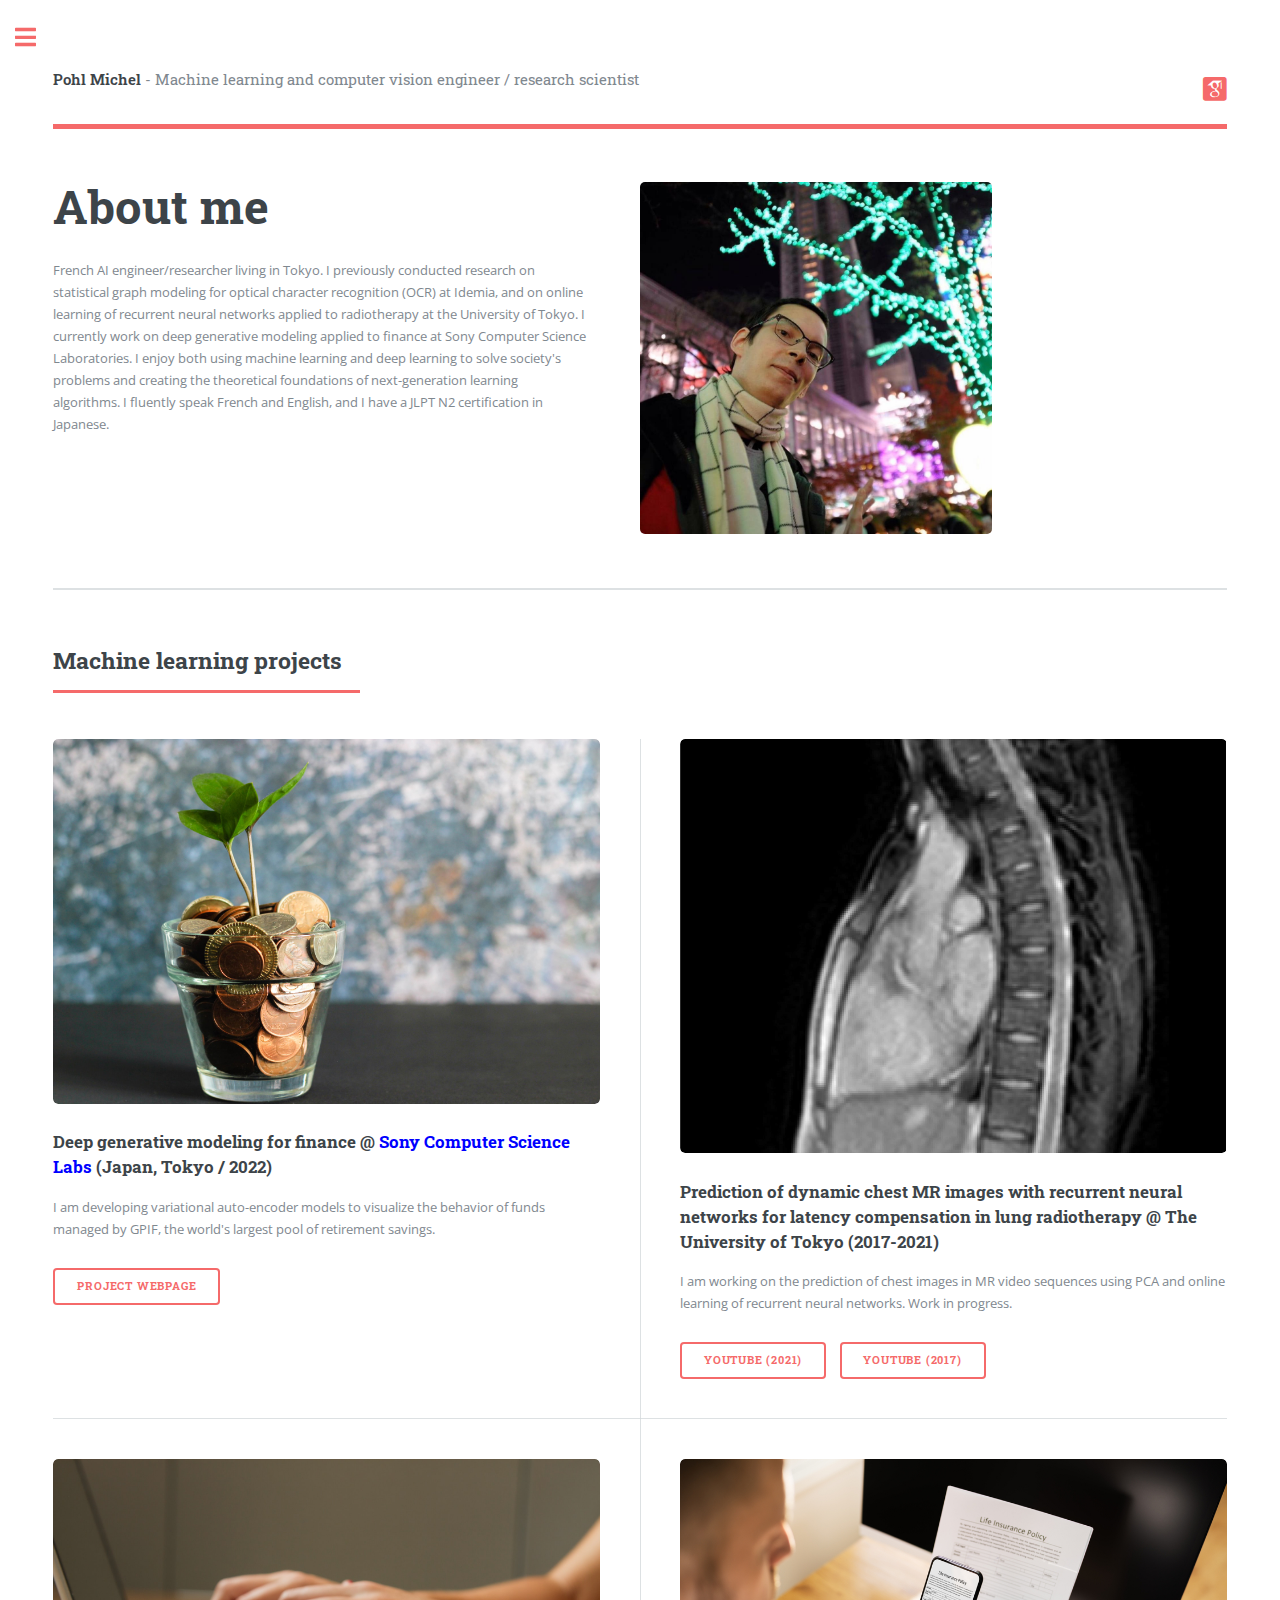
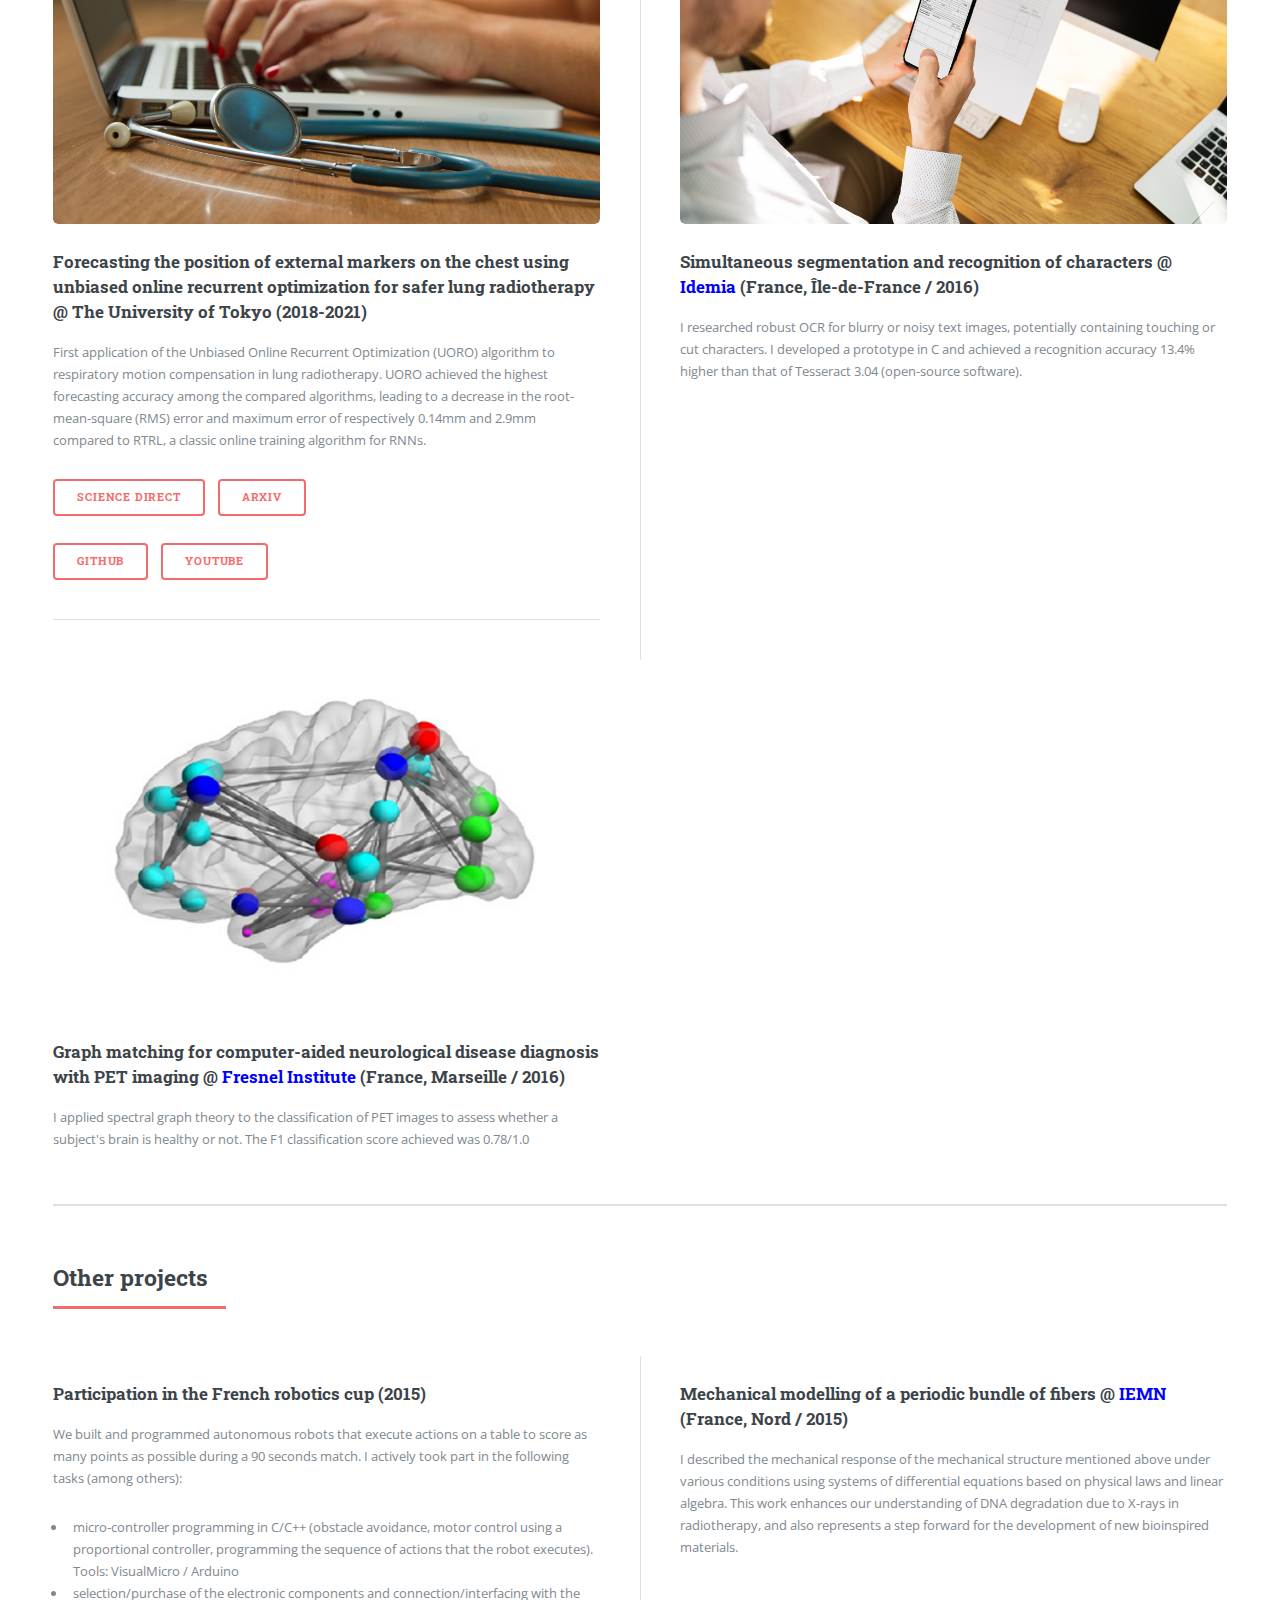
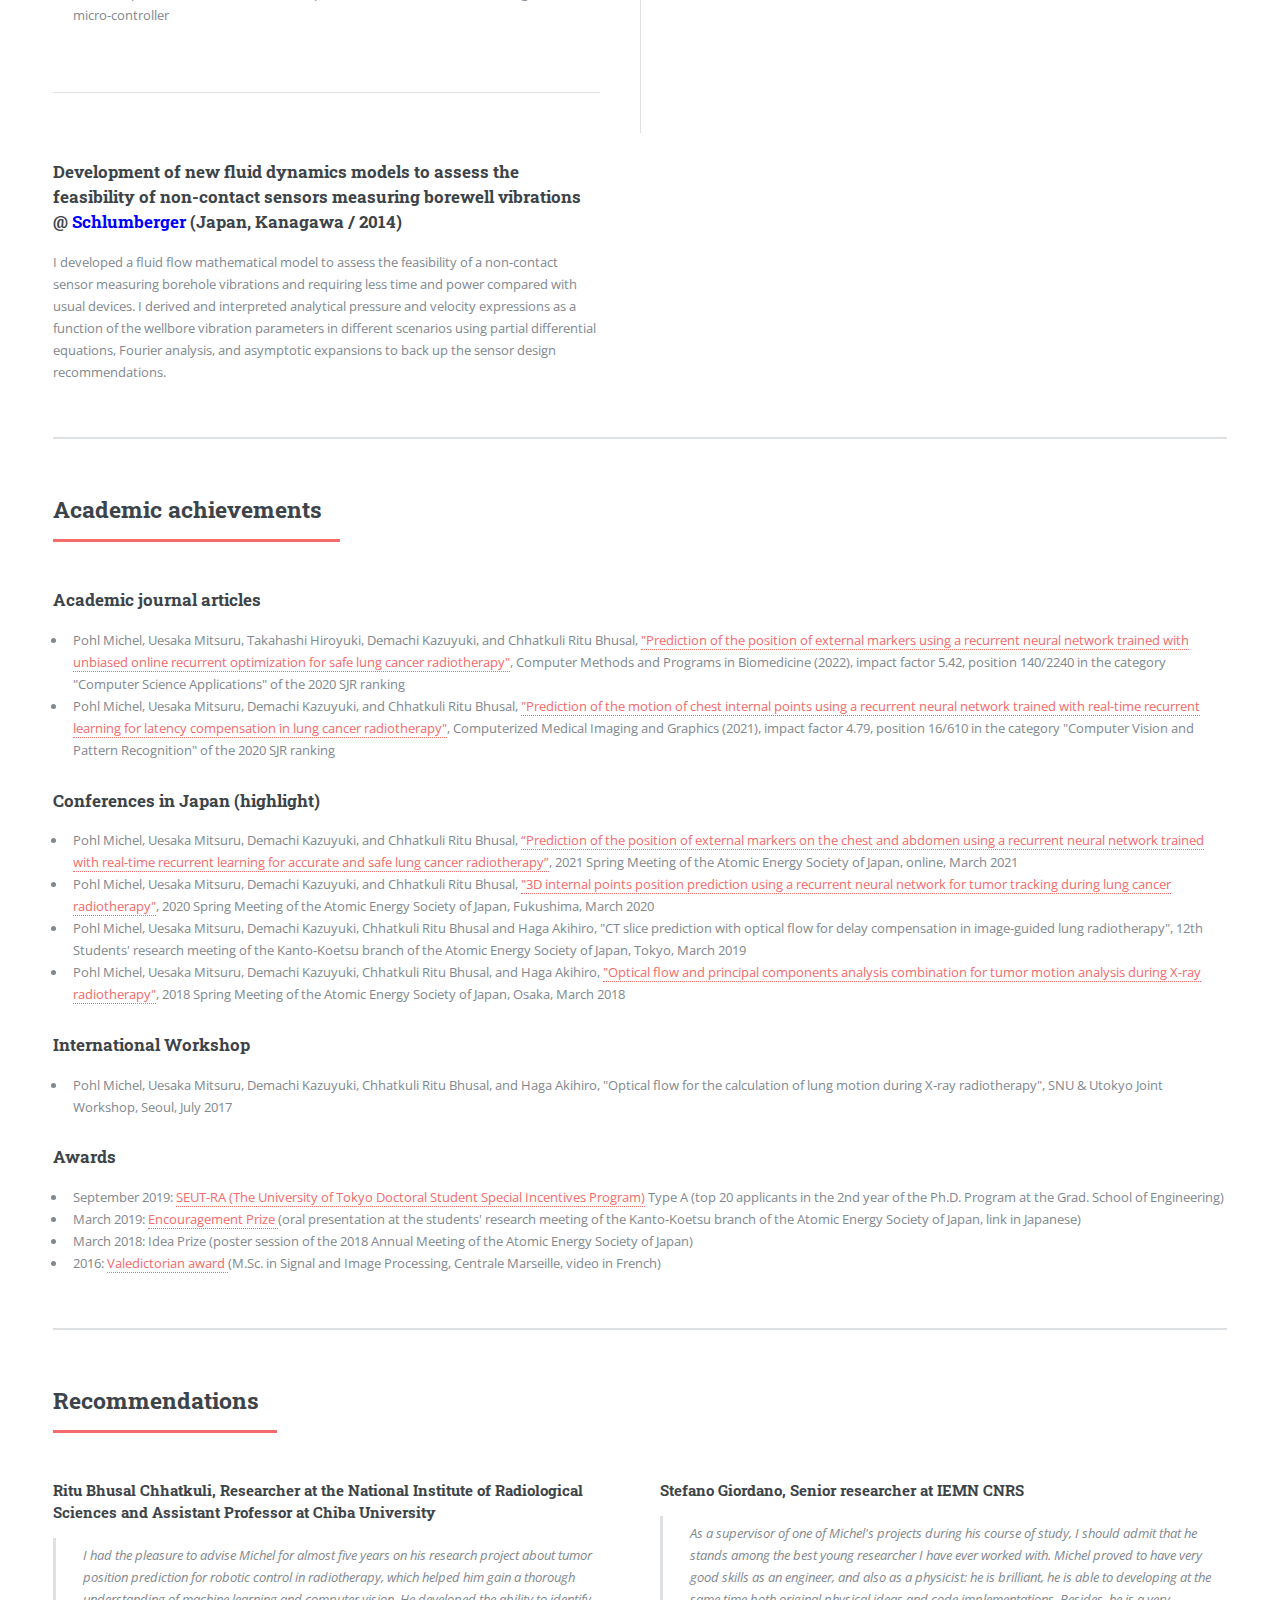
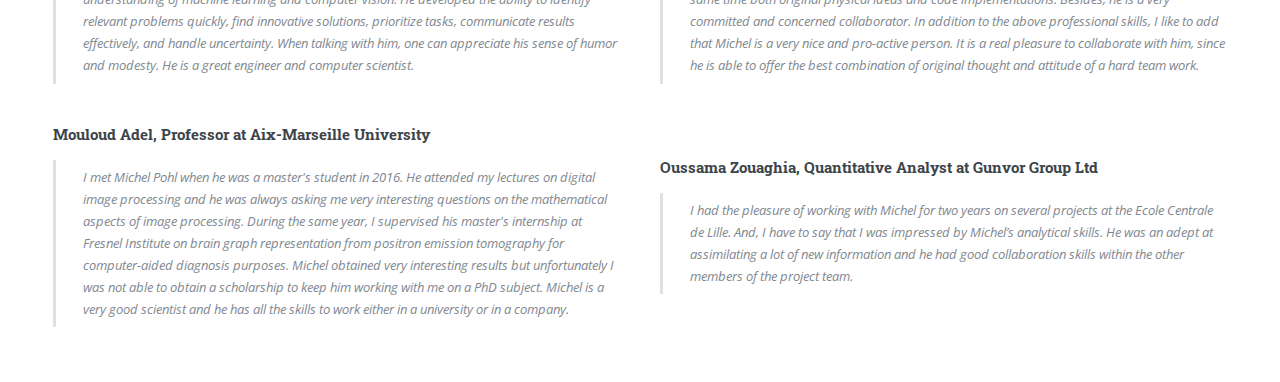
==== commit 624d550d: "added Google Scholar icon" ====
--- a/index.html
+++ b/index.html
@@ -10,6 +10,9 @@
 		<meta charset="utf-8" />
 		<meta name="viewport" content="width=device-width, initial-scale=1, user-scalable=no" />
 		<link rel="stylesheet" href="assets/css/main.css" />
+		<link rel="stylesheet" href="assets/css/academicons.min.css"/>
+		<script src="https://kit.fontawesome.com/06f1fdf007.js" crossorigin="anonymous"></script> <!-- fonts awesome -->
+
 	</head>
 	<body class="is-preload">
 
@@ -24,10 +27,34 @@
 					<header id="header">
 						<a href="index.html" class="logo"><strong>Pohl Michel</strong> 
 							- Machine learning and computer vision engineer / research scientist</a>
+
+						<!-- Quand j'ai le temps, tenter de mettre mes icônes en noir et de faire en sorte qu'elles deviennent orange lorsque ma souris passe dessus.
+						J'ai eu un pb lorsque j'ai tenté de rajouter l'icône Google Scholar et de retélécharger les icônes Fonts Awesome avec la taille correspondante, et j'ai suivi une des réponses ici: https://stackoverflow.com/questions/11419998/text-decoration-none-not-working  -->
+
 						<ul class="icons">
-							<li><a href="https://www.linkedin.com/in/michelpohl/" target="_blank" class="icon brands fa-linkedin"><span class="label">LinkedIn</span></a></li>
-							<li><a href="https://github.com/pohl-michel" target="_blank" class="icon brands fa-github"><span class="label">GitHub</span></a></li>
-<!-- 										<li><a href="https://medium.com/@pohl.michel" target="_blank" class="icon brands fa-medium-m"><span class="label">Medium</span></a></li> -->
+							<li>
+							<a href="https://github.com/pohl-michel">
+								<div class="widget">  
+									<div class="title" style="text-decoration: none;"><i class="fa-brands fa-github-square fa-2x"></i></div>  
+								</div>
+							</a>
+							</li>
+							<li>
+								<a href="https://www.linkedin.com/in/michelpohl/">
+									<div class="widget">  
+										<div class="title" style="text-decoration: none;"><i class="fa-brands fa-linkedin fa-2x"></i></div>  
+									</div>
+								</a>
+							</li>
+							<li>
+								<a href="https://scholar.google.com/citations?user=6gH9FtkAAAAJ&hl=en">
+									<div class="widget">  
+										<div class="title" style="text-decoration: none;"><i class="ai ai-google-scholar-square ai-2x"></i></div>  
+									</div>
+								</a>
+							</li>							
+							
+<!-- 						<li><a href="https://medium.com/@pohl.michel" target="_blank" class="icon brands fa-medium-m"><span class="label">Medium</span></a></li> -->
 						</ul>
 					</header>
 
--- a/assets/css/academicons.min.css
+++ b/assets/css/academicons.min.css
@@ -0,0 +1 @@
+ @font-face {font-family: 'Academicons';font-style: normal;font-weight: 400;font-display: block;src:url('../fonts/academicons.eot');src:url('../fonts/academicons.eot') format('embedded-opentype'), url('../fonts/academicons.ttf') format('truetype'), url('../fonts/academicons.woff') format('woff'), url('../fonts/academicons.svg') format('svg');}.ai {font-family: 'Academicons';font-weight: 400;-moz-osx-font-smoothing: grayscale;-webkit-font-smoothing: antialiased;display: inline-block;font-style: normal;font-variant: normal;text-rendering: auto;line-height: 1;}.ai-academia:before {content: "\e9af";}.ai-academia-square:before {content: "\e93d";}.ai-acclaim:before {content: "\e92e";}.ai-acclaim-square:before {content: "\e93a";}.ai-acm:before {content: "\e93c";}.ai-acm-square:before {content: "\e95d";}.ai-acmdl:before {content: "\e96a";}.ai-acmdl-square:before {content: "\e9d3";}.ai-ads:before {content: "\e9cb";}.ai-ads-square:before {content: "\e94a";}.ai-africarxiv:before {content: "\e91b";}.ai-africarxiv-square:before {content: "\e90b";}.ai-archive:before {content: "\e955";}.ai-archive-square:before {content: "\e956";}.ai-arxiv:before {content: "\e974";}.ai-arxiv-square:before {content: "\e9a6";}.ai-biorxiv:before {content: "\e9a2";}.ai-biorxiv-square:before {content: "\e98b";}.ai-ceur:before {content: "\e96d";}.ai-ceur-square:before {content: "\e92f";}.ai-ciencia-vitae:before {content: "\e912";}.ai-ciencia-vitae-square:before {content: "\e913";}.ai-closed-access:before {content: "\e942";}.ai-closed-access-square:before {content: "\e943";}.ai-conversation:before {content: "\e94c";}.ai-conversation-square:before {content: "\e915";}.ai-coursera:before {content: "\e95f";}.ai-coursera-square:before {content: "\e97f";}.ai-crossref:before {content: "\e918";}.ai-crossref-square:before {content: "\e919";}.ai-cv:before {content: "\e9a5";}.ai-cv-square:before {content: "\e90a";}.ai-datacite:before {content: "\e91c";}.ai-datacite-square:before {content: "\e91d";}.ai-dataverse:before {content: "\e9f7";}.ai-dataverse-square:before {content: "\e9e4";}.ai-dblp:before {content: "\e94f";}.ai-dblp-square:before {content: "\e93f";}.ai-depsy:before {content: "\e97a";}.ai-depsy-square:before {content: "\e94b";}.ai-doi:before {content: "\e97e";}.ai-doi-square:before {content: "\e98f";}.ai-dryad:before {content: "\e97c";}.ai-dryad-square:before {content: "\e98c";}.ai-elsevier:before {content: "\e961";}.ai-elsevier-square:before {content: "\e910";}.ai-figshare:before {content: "\e981";}.ai-figshare-square:before {content: "\e9e7";}.ai-google-scholar:before {content: "\e9d4";}.ai-google-scholar-square:before {content: "\e9f9";}.ai-hal:before {content: "\e92c";}.ai-hal-square:before {content: "\e92d";}.ai-hypothesis:before {content: "\e95a";}.ai-hypothesis-square:before {content: "\e95b";}.ai-ideas-repec:before {content: "\e9ed";}.ai-ideas-repec-square:before {content: "\e9f8";}.ai-ieee:before {content: "\e929";}.ai-ieee-square:before {content: "\e9b9";}.ai-impactstory:before {content: "\e9cf";}.ai-impactstory-square:before {content: "\e9aa";}.ai-inaturalist:before {content: "\e900";}.ai-inaturalist-square:before {content: "\e901";}.ai-inpn:before {content: "\e902";}.ai-inpn-square:before {content: "\e903";}.ai-inspire:before {content: "\e9e9";}.ai-inspire-square:before {content: "\e9fe";}.ai-isidore:before {content: "\e936";}.ai-isidore-square:before {content: "\e954";}.ai-jstor:before {content: "\e938";}.ai-jstor-square:before {content: "\e944";}.ai-lattes:before {content: "\e9b3";}.ai-lattes-square:before {content: "\e99c";}.ai-mathoverflow:before {content: "\e9f6";}.ai-mathoverflow-square:before {content: "\e97b";}.ai-mendeley:before {content: "\e9f0";}.ai-mendeley-square:before {content: "\e9f3";}.ai-moodle:before {content: "\e907";}.ai-moodle-square:before {content: "\e908";}.ai-mtmt:before {content: "\e950";}.ai-mtmt-square:before {content: "\e951";}.ai-nakala:before {content: "\e940";}.ai-nakala-square:before {content: "\e941";}.ai-obp:before {content: "\e92a";}.ai-obp-square:before {content: "\e92b";}.ai-open-access:before {content: "\e939";}.ai-open-access-square:before {content: "\e9f4";}.ai-open-data:before {content: "\e966";}.ai-open-data-square:before {content: "\e967";}.ai-open-materials:before {content: "\e968";}.ai-open-materials-square:before {content: "\e969";}.ai-openedition:before {content: "\e946";}.ai-openedition-square:before {content: "\e947";}.ai-orcid:before {content: "\e9d9";}.ai-orcid-square:before {content: "\e9c3";}.ai-osf:before {content: "\e9ef";}.ai-osf-square:before {content: "\e931";}.ai-overleaf:before {content: "\e914";}.ai-overleaf-square:before {content: "\e98d";}.ai-philpapers:before {content: "\e98a";}.ai-philpapers-square:before {content: "\e96f";}.ai-piazza:before {content: "\e99a";}.ai-piazza-square:before {content: "\e90c";}.ai-preregistered:before {content: "\e906";}.ai-preregistered-square:before {content: "\e96b";}.ai-protocols:before {content: "\e952";}.ai-protocols-square:before {content: "\e953";}.ai-psyarxiv:before {content: "\e90e";}.ai-psyarxiv-square:before {content: "\e90f";}.ai-publons:before {content: "\e937";}.ai-publons-square:before {content: "\e94e";}.ai-pubmed:before {content: "\e99f";}.ai-pubmed-square:before {content: "\e97d";}.ai-pubpeer:before {content: "\e922";}.ai-pubpeer-square:before {content: "\e923";}.ai-researcherid:before {content: "\e91a";}.ai-researcherid-square:before {content: "\e95c";}.ai-researchgate:before {content: "\e95e";}.ai-researchgate-square:before {content: "\e99e";}.ai-ror:before {content: "\e948";}.ai-ror-square:before {content: "\e949";}.ai-sci-hub:before {content: "\e959";}.ai-sci-hub-square:before {content: "\e905";}.ai-scirate:before {content: "\e98e";}.ai-scirate-square:before {content: "\e99d";}.ai-scopus:before {content: "\e91e";}.ai-scopus-square:before {content: "\e91f";}.ai-semantic-scholar:before {content: "\e96e";}.ai-semantic-scholar-square:before {content: "\e96c";}.ai-springer:before {content: "\e928";}.ai-springer-square:before {content: "\e99b";}.ai-ssrn:before {content: "\e916";}.ai-ssrn-square:before {content: "\e917";}.ai-stackoverflow:before {content: "\e920";}.ai-stackoverflow-square:before {content: "\e921";}.ai-zenodo:before {content: "\e911";}.ai-zotero:before {content: "\e962";}.ai-zotero-square:before {content: "\e932";}.ai-lg {font-size: 1.33333em;line-height: 0.75em;vertical-align: -.0667em;}.ai-xs {font-size: .75em;}.ai-sm {font-size: .875em;}.ai-1x {font-size: 1em;}.ai-2x {font-size: 2em;}.ai-3x {font-size: 3em;}.ai-4x {font-size: 4em;}.ai-5x {font-size: 5em;}.ai-6x {font-size: 6em;}.ai-7x {font-size: 7em;}.ai-8x {font-size: 8em;}.ai-9x {font-size: 9em;}.ai-10x {font-size: 10em;}.ai-fw {text-align: center;width: 1.25em;}.ai-ul {list-style-type: none;margin-left: 2.5em;padding-left: 0;}.ai-ul > li {position: relative;}.ai-li {left: -2em;position: absolute;text-align: center;width: 2em;line-height: inherit;}.ai-border {border: solid 0.08em #eee;border-radius: .1em;padding: .2em .25em .15em;}.ai-pull-left {float: left;}.ai-pull-right {float: right;}.ai.ai-pull-left {margin-right: .3em;}.ai.ai-pull-right {margin-right: .3em;}.ai-stack {display: inline-block;height: 2em;line-height: 2em;position: relative;vertical-align: middle;width: 2.5em;}.ai-stack-1x, .ai-stack-2x {left: 0;position: absolute;text-align: center;width: 100%;}.ai-stack-1x {line-height: inherit;}.ai-stack-2x {font-size: 2em;}.ai-inverse {color: #fff;}
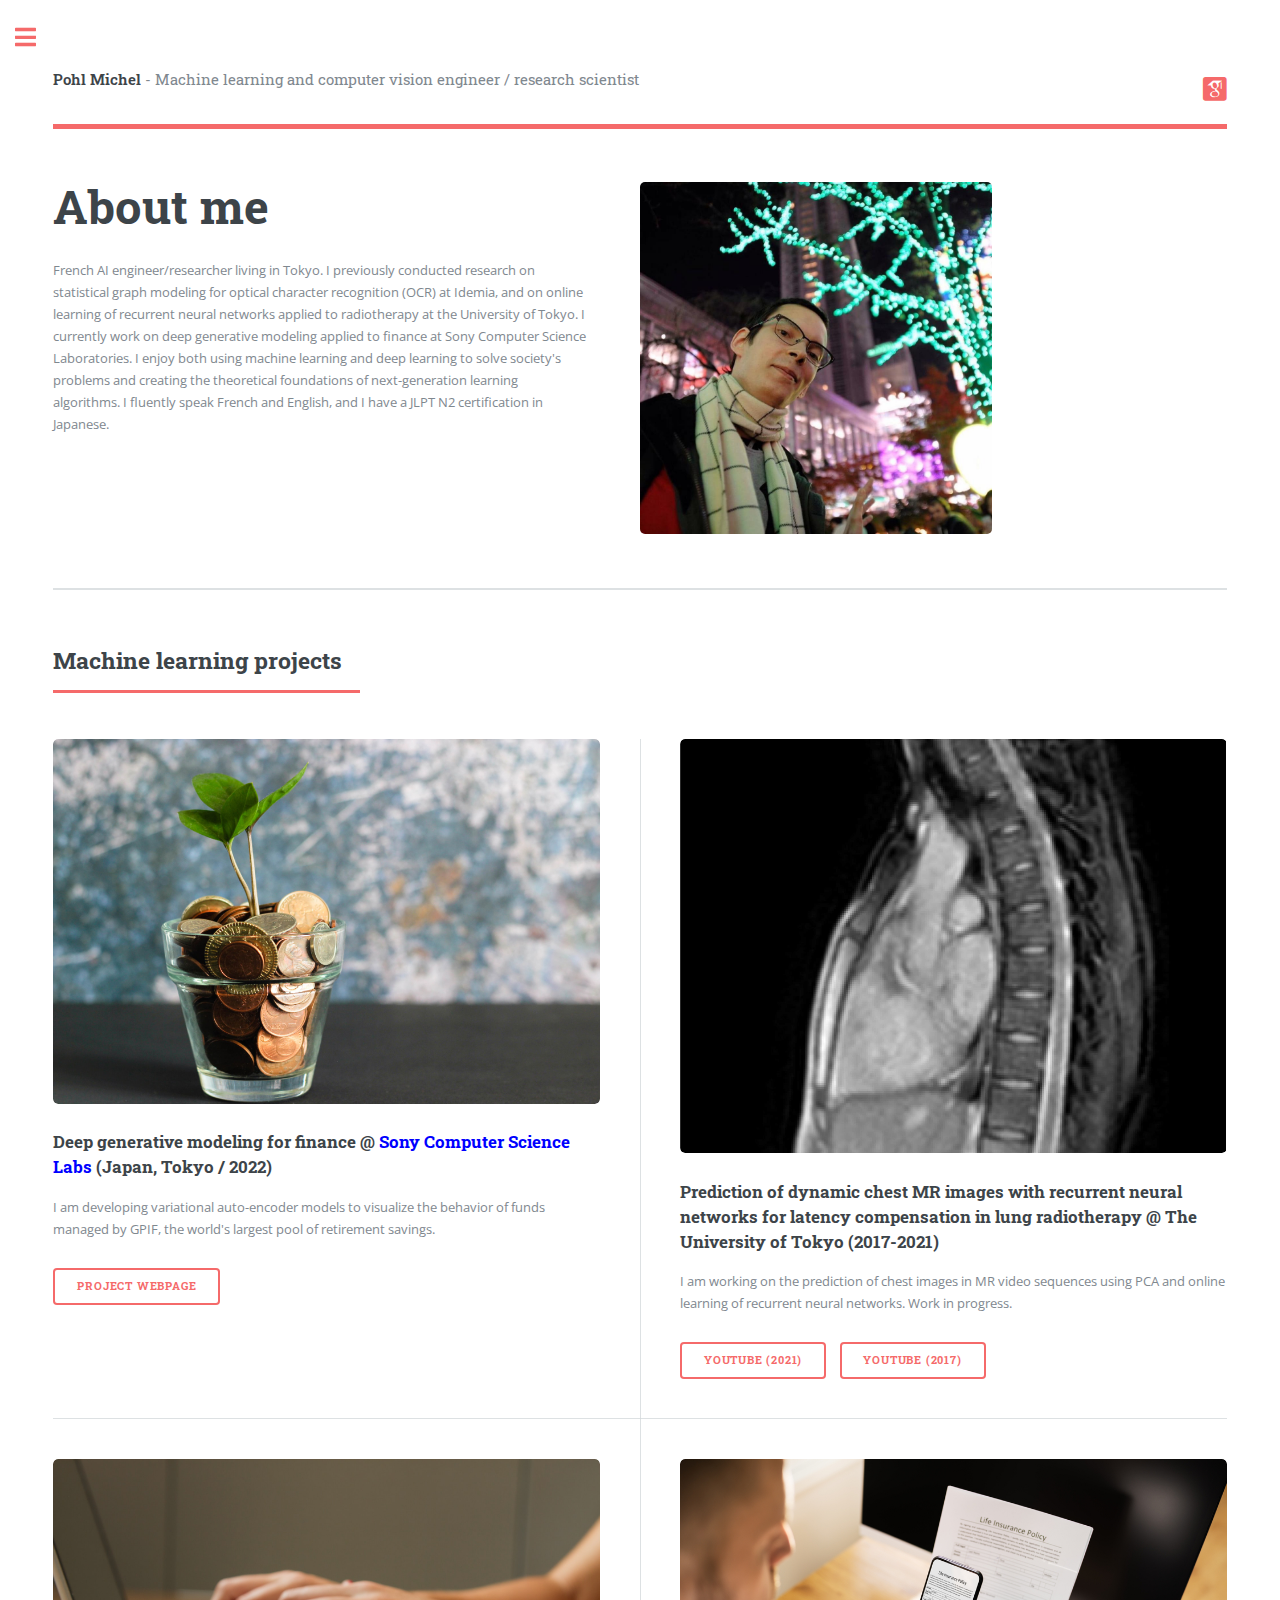
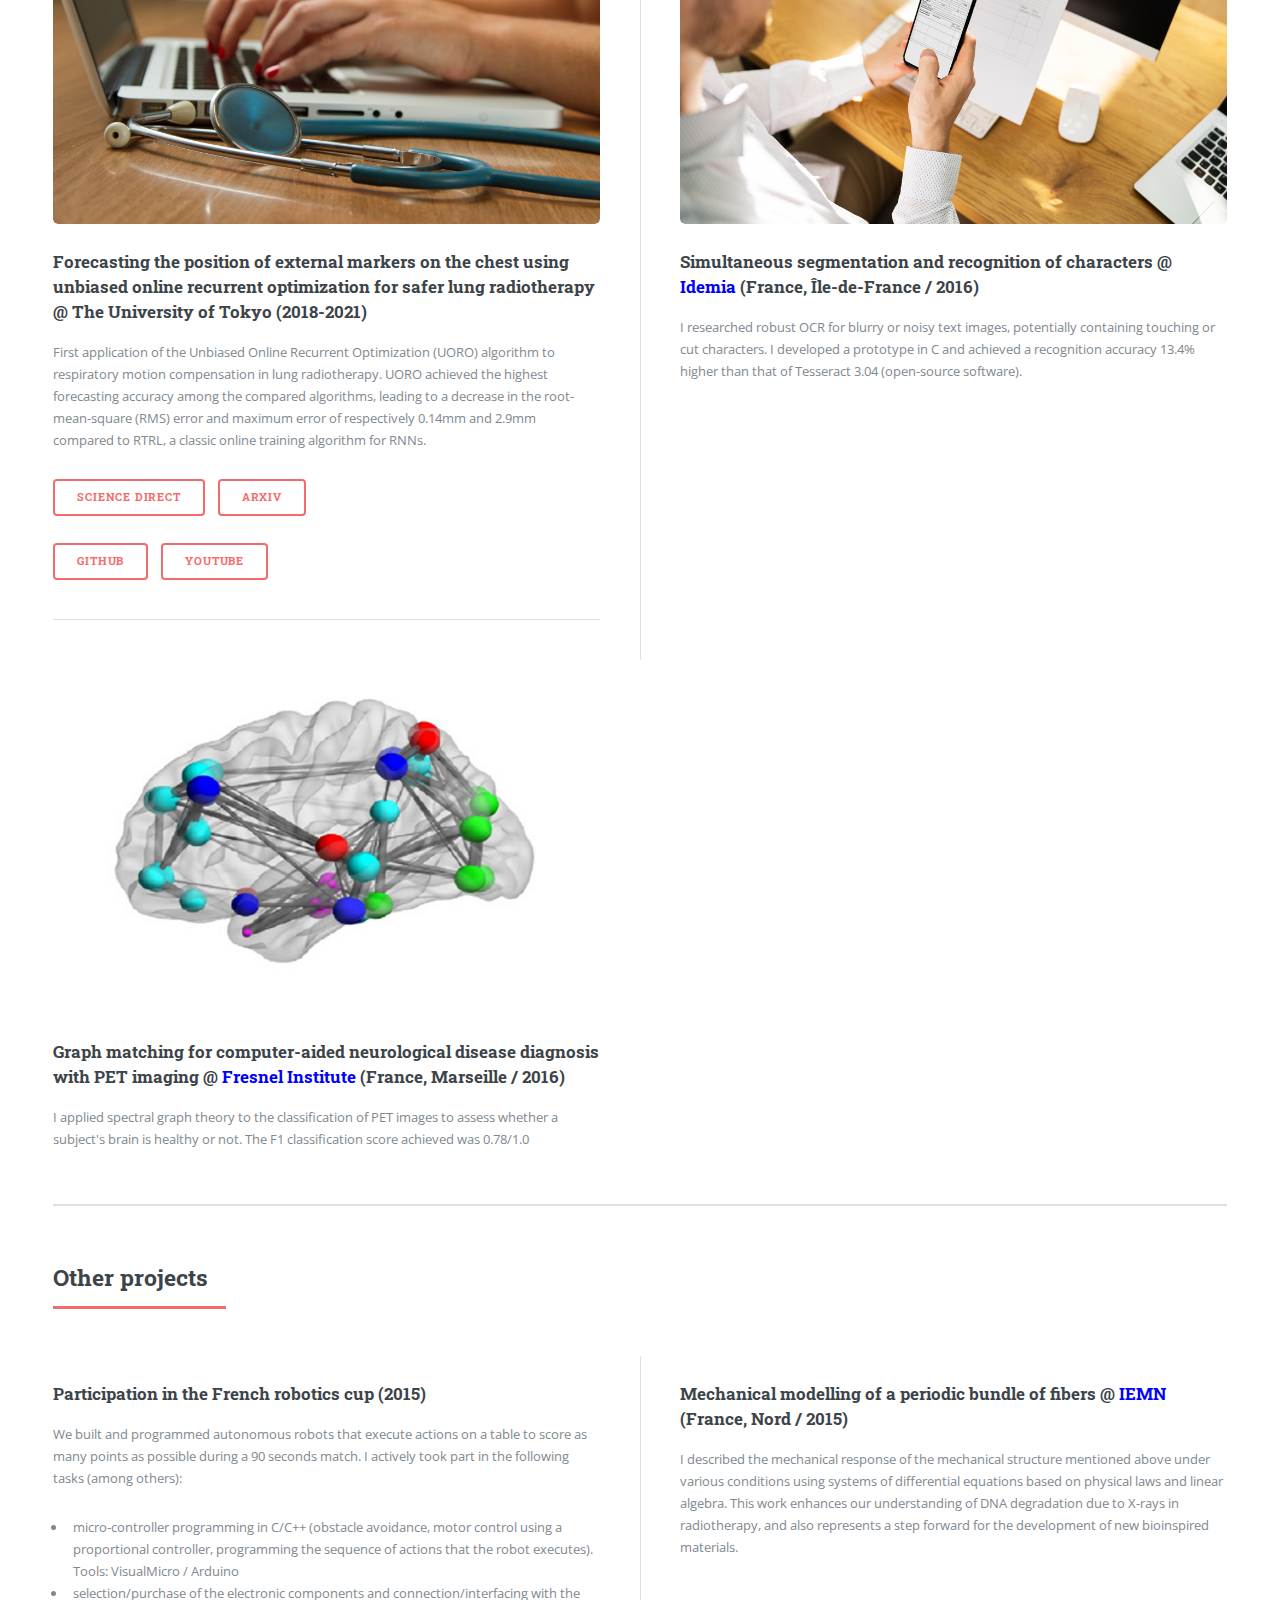
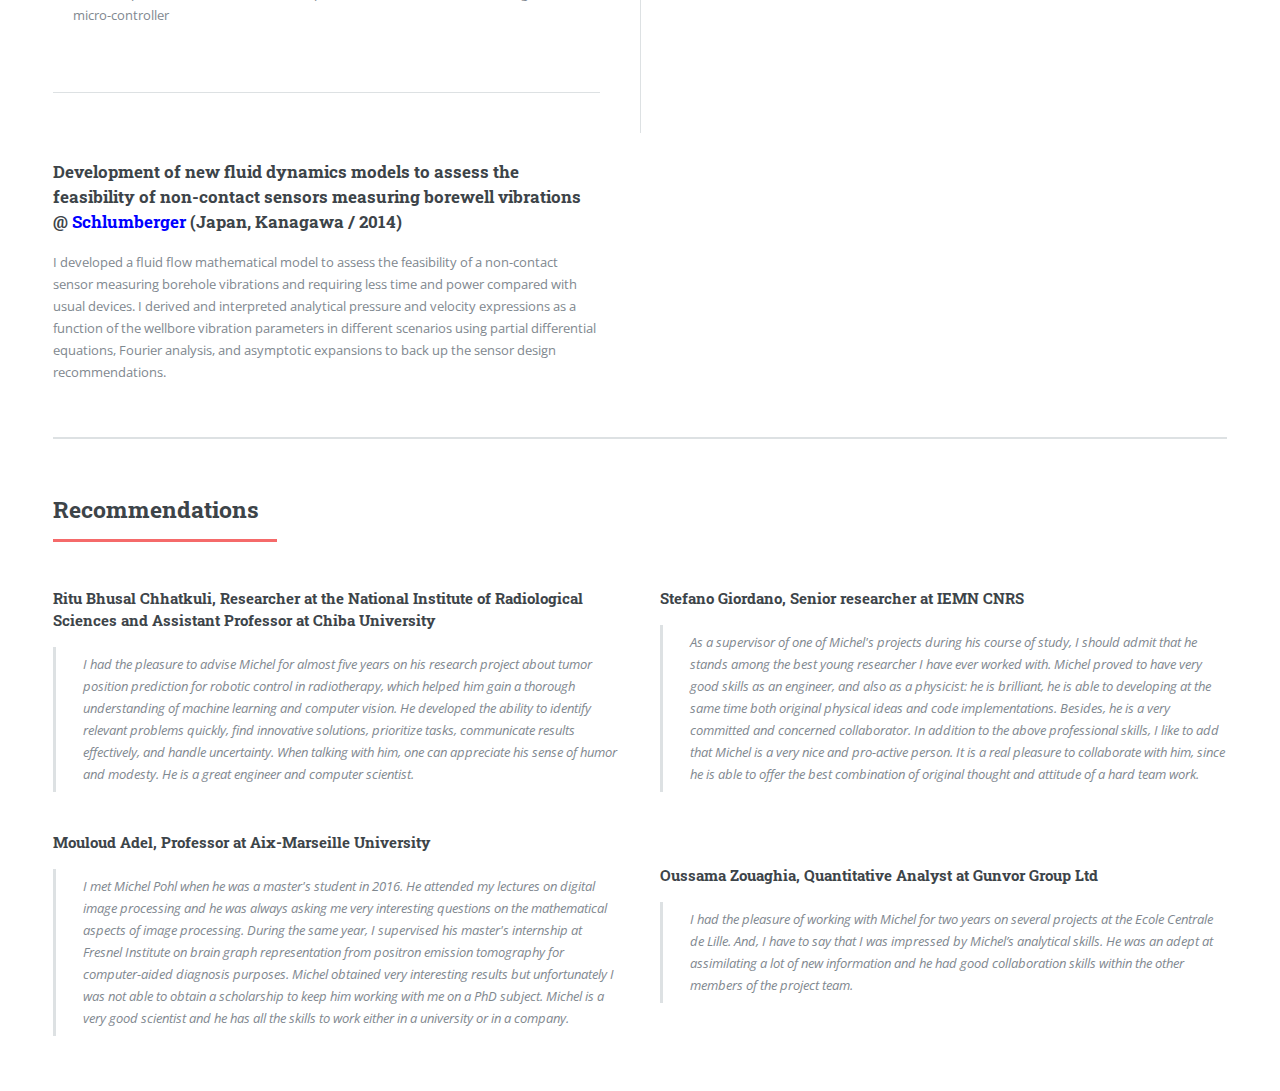
==== commit 5d6e4336: "Added academic achievements page" ====
--- a/index.html
+++ b/index.html
@@ -33,21 +33,21 @@
 
 						<ul class="icons">
 							<li>
-							<a href="https://github.com/pohl-michel">
+							<a href="https://github.com/pohl-michel" target="_blank">
 								<div class="widget">  
 									<div class="title" style="text-decoration: none;"><i class="fa-brands fa-github-square fa-2x"></i></div>  
 								</div>
 							</a>
 							</li>
 							<li>
-								<a href="https://www.linkedin.com/in/michelpohl/">
+								<a href="https://www.linkedin.com/in/michelpohl/" target="_blank">
 									<div class="widget">  
 										<div class="title" style="text-decoration: none;"><i class="fa-brands fa-linkedin fa-2x"></i></div>  
 									</div>
 								</a>
 							</li>
 							<li>
-								<a href="https://scholar.google.com/citations?user=6gH9FtkAAAAJ&hl=en">
+								<a href="https://scholar.google.com/citations?user=6gH9FtkAAAAJ&hl=en" target="_blank">
 									<div class="widget">  
 										<div class="title" style="text-decoration: none;"><i class="ai ai-google-scholar-square ai-2x"></i></div>  
 									</div>
@@ -169,60 +169,6 @@
 						</div>
 					</section>								
 
-					<!-- Content -->
-					<section id = "Academic achievements">
-						<header class="major">
-							<h2>Academic achievements</h2>
-						</header>
-
-						<h3>Academic journal articles</h3>
-						
-						<ul>
-							<li>Pohl Michel, Uesaka Mitsuru, Takahashi Hiroyuki, Demachi Kazuyuki, and Chhatkuli Ritu Bhusal, <a href="https://doi.org/10.48550/arXiv.2106.01100" target ="_blank">"Prediction of the position of external markers using a recurrent neural network trained with unbiased online recurrent optimization for safe lung cancer radiotherapy"</a>, Computer Methods and Programs in Biomedicine (2022), impact factor 5.42, position 140/2240 in the category "Computer Science Applications" of the 2020 SJR ranking</li>
-
-							<li> Pohl Michel, Uesaka Mitsuru, Demachi Kazuyuki, and Chhatkuli Ritu Bhusal, <a href="https://doi.org/10.1016/j.compmedimag.2021.101941" target ="_blank">"Prediction of the motion of chest internal points using a recurrent neural network trained with real-time recurrent learning for latency compensation in lung cancer radiotherapy"</a>, Computerized Medical Imaging and Graphics (2021), impact factor 4.79, position 16/610 in the category "Computer Vision and Pattern Recognition" of the 2020 SJR ranking</li>
-						</ul> 
-
-						<h3>Conferences in Japan (highlight)</h3>
-						
-						<ul>
-							<li>Pohl Michel, Uesaka Mitsuru, Demachi Kazuyuki, and Chhatkuli Ritu Bhusal, 
-								<a href="https://confit.atlas.jp/guide/event/aesj2021s/subject/2M04/detail" target ="_blank">“Prediction of the position of external markers on the chest and abdomen using a recurrent neural network trained with real-time recurrent learning for accurate and safe lung cancer radiotherapy”</a>, 2021 Spring Meeting of the Atomic Energy Society of Japan, online, March 2021
-							</li>
-
-							<li> Pohl Michel, Uesaka Mitsuru, Demachi Kazuyuki, and Chhatkuli Ritu Bhusal, 
-								<a href="https://confit.atlas.jp/guide/event/aesj2020s/subject/1F01/detail?lang=en" target ="_blank">"3D internal points position prediction using a recurrent neural network for tumor tracking during lung cancer radiotherapy"</a>, 2020 Spring Meeting of the Atomic Energy Society of Japan, Fukushima, March 2020
-							</li>
-
-							<li>Pohl Michel, Uesaka Mitsuru, Demachi Kazuyuki, Chhatkuli Ritu Bhusal and Haga Akihiro, "CT slice prediction with optical flow for delay compensation in image-guided lung radiotherapy", 12th Students' research meeting of the Kanto-Koetsu branch of the Atomic Energy Society of Japan, Tokyo, March 2019
-							</li>
-
-							<!-- http://www.aesj.or.jp/shibu/kanto/pdf/student_award_history_220512.pdf -->
-
-							<li>Pohl Michel, Uesaka Mitsuru, Demachi Kazuyuki, Chhatkuli Ritu Bhusal, and Haga Akihiro, 
-								<a href="https://confit.atlas.jp/guide/event/aesj2018s/subject/2E02/detail?lang=en" target ="_blank">"Optical flow and principal components analysis combination for tumor motion analysis during X-ray radiotherapy"</a>, 2018 Spring Meeting of the Atomic Energy Society of Japan, Osaka, March 2018
-							</li>
-
-						</ul> 
-
-						<h3>International Workshop</h3>
-
-						<ul>
-							<li>Pohl Michel, Uesaka Mitsuru, Demachi Kazuyuki, Chhatkuli Ritu Bhusal, and Haga Akihiro, "Optical flow for the calculation of lung motion during X-ray radiotherapy", SNU & Utokyo Joint Workshop, Seoul, July 2017
-							</li>
-						</ul>
-
-						<h3>Awards</h3>
-
-						<ul>
-							<li> September 2019: <a href="https://www.t.u-tokyo.ac.jp/en/soe/admission/seut-ra" target ="_blank">SEUT-RA (The University of Tokyo Doctoral Student Special Incentives Program)</a> Type A (top 20 applicants in the 2nd year of the Ph.D. Program at the Grad. School of Engineering) </li>
-							<li> March 2019: <a href="http://www.aesj.or.jp/shibu/kanto/pdf/student_award_history_220512.pdf" target ="_blank">Encouragement Prize </a>(oral presentation at the students' research meeting of the Kanto-Koetsu branch of the Atomic Energy Society of Japan, link in Japanese) </li>
-							<li> March 2018: Idea Prize (poster session of the 2018 Annual Meeting of the Atomic Energy Society of Japan) </li>
-							<li> 2016: <a href="https://www.youtube.com/watch?v=9-X_9rzc--A&t=580s" target ="_blank"> Valedictorian award </a> (M.Sc. in Signal and Image Processing, Centrale Marseille, video in French) </li>
-						</ul>
-
-					</section>
-
 					<!-- Section -->
 					<section id = "Recommendations">
 						<header class="major">
@@ -283,34 +229,28 @@
 							<li><a href="#banner">About me</a></li>
 							<li><a href="#ML projects">Machine learning projects</a></li>
 							<li><a href="#Other projects">Other projects</a></li>
-							<li><a href="#Academic achievements">Academic achievements</a></li>
 							<li><a href="#Recommendations">Recommendations</a></li>
+							<li><a href="publications.html" target="_blank">Academic achievements</a></li>
+							<li><a href="https://pohl-michel.github.io/blog/" target="_blank">My blog</a></li>
 						</ul>
 					</nav>
 
 					<!-- Section -->
-<!-- 								<section>
+						<section>
 							<header class="major">
-								<h2>Ante interdum</h2>
+								<h2>Suggested reading</h2>
 							</header>
 							<div class="mini-posts">
+<!-- 								<article>
+									<iframe width="100%" scrolling="no" frameborder="no" allow="autoplay" src="https://w.soundcloud.com/player/?url=https%3A//api.soundcloud.com/tracks/885496198&color=%23ff5500&auto_play=false&hide_related=false&show_comments=true&show_user=true&show_reposts=false&show_teaser=true&visual=true"></iframe><div style="font-size: 10px; color: #cccccc;line-break: anywhere;word-break: normal;overflow: hidden;white-space: nowrap;text-overflow: ellipsis; font-family: Interstate,Lucida Grande,Lucida Sans Unicode,Lucida Sans,Garuda,Verdana,Tahoma,sans-serif;font-weight: 100;"><a href="https://soundcloud.com/michel-pohl-636981249" title="Michel POHL" target="_blank" style="color: #cccccc; text-decoration: none;">Michel POHL</a> · <a href="https://soundcloud.com/michel-pohl-636981249/rhapsody-in-blue-george-gershwin" title="Rhapsody in Blue (George Gershwin)" target="_blank" style="color: #cccccc; text-decoration: none;">Rhapsody in Blue (George Gershwin)</a></div>
+									<p>I learned to play Rhapsody in Blue by George Gershwin during my stay at a dormitory in Mitaka (Tokyo) where there was a grand piano that I used to train, between 2016 and 2018.</p>
+								</article> -->
 								<article>
-									<iframe width="100%" scrolling="no" frameborder="no" allow="autoplay" src="https://w.soundcloud.com/player/?url=https%3A//api.soundcloud.com/tracks/885496198&color=%23ff5500&auto_play=false&hide_related=false&show_comments=true&show_user=true&show_reposts=false&show_teaser=true&visual=true"></iframe><div style="font-size: 10px; color: #cccccc;line-break: anywhere;word-break: normal;overflow: hidden;white-space: nowrap;text-overflow: ellipsis; font-family: Interstate,Lucida Grande,Lucida Sans Unicode,Lucida Sans,Garuda,Verdana,Tahoma,sans-serif;font-weight: 100;"><a href="https://soundcloud.com/michel-pohl-636981249" title="Michel POHL" target="_blank" style="color: #cccccc; text-decoration: none;">Michel POHL</a> · <a href="https://soundcloud.com/michel-pohl-636981249/rhapsody-in-blue-george-gershwin" title="Rhapsody in Blue (George Gershwin)" target="_blank" style="color: #cccccc; text-decoration: none;">Rhapsody in Blue (George Gershwin)</a></div>
-									<p>Aenean ornare velit lacus, ac varius enim lorem ullamcorper dolore aliquam.</p>
-								</article>
-								<article>
-									<a href="#" class="image"><img src="images/pic08.jpg" alt="" /></a>
-									<p>Aenean ornare velit lacus, ac varius enim lorem ullamcorper dolore aliquam.</p>
-								</article>
-								<article>
-									<a href="#" class="image"><img src="images/pic09.jpg" alt="" /></a>
-									<p>Aenean ornare velit lacus, ac varius enim lorem ullamcorper dolore aliquam.</p>
+									<a href="https://pohl-michel.github.io/blog/articles/predicting-respiratory-motion-online-learning-recurrent-neural-network/index.html" target="_blank" class="image"><img src="images/radiotherapy_treatment_machine.png" alt="" /></a>
+									<p>My blog article about the prediction of the position of external markers on the chest with RNNs for safer radiotherapy.</p>
 								</article>
 							</div>
-							<ul class="actions">
-								<li><a href="#" class="button">More</a></li>
-							</ul>
-						</section> -->
+						</section>
 
 					<!-- Section -->
 					<section>
@@ -319,7 +259,7 @@
 						</header>
 						<p>Please do not hesitate to contact me for any professional matter using the email address below.</p>
 						<ul class="contact">
-							<li class="icon solid fa-envelope"><a href="#">michel.pohl@centrale-marseille.fr</a></li>
+							<li class="icon solid fa-envelope">michel.pohl@centrale-marseille.fr</li>
 							<li class="icon solid fa-home">Tokyo, Japan</li>
 						</ul>
 					</section>
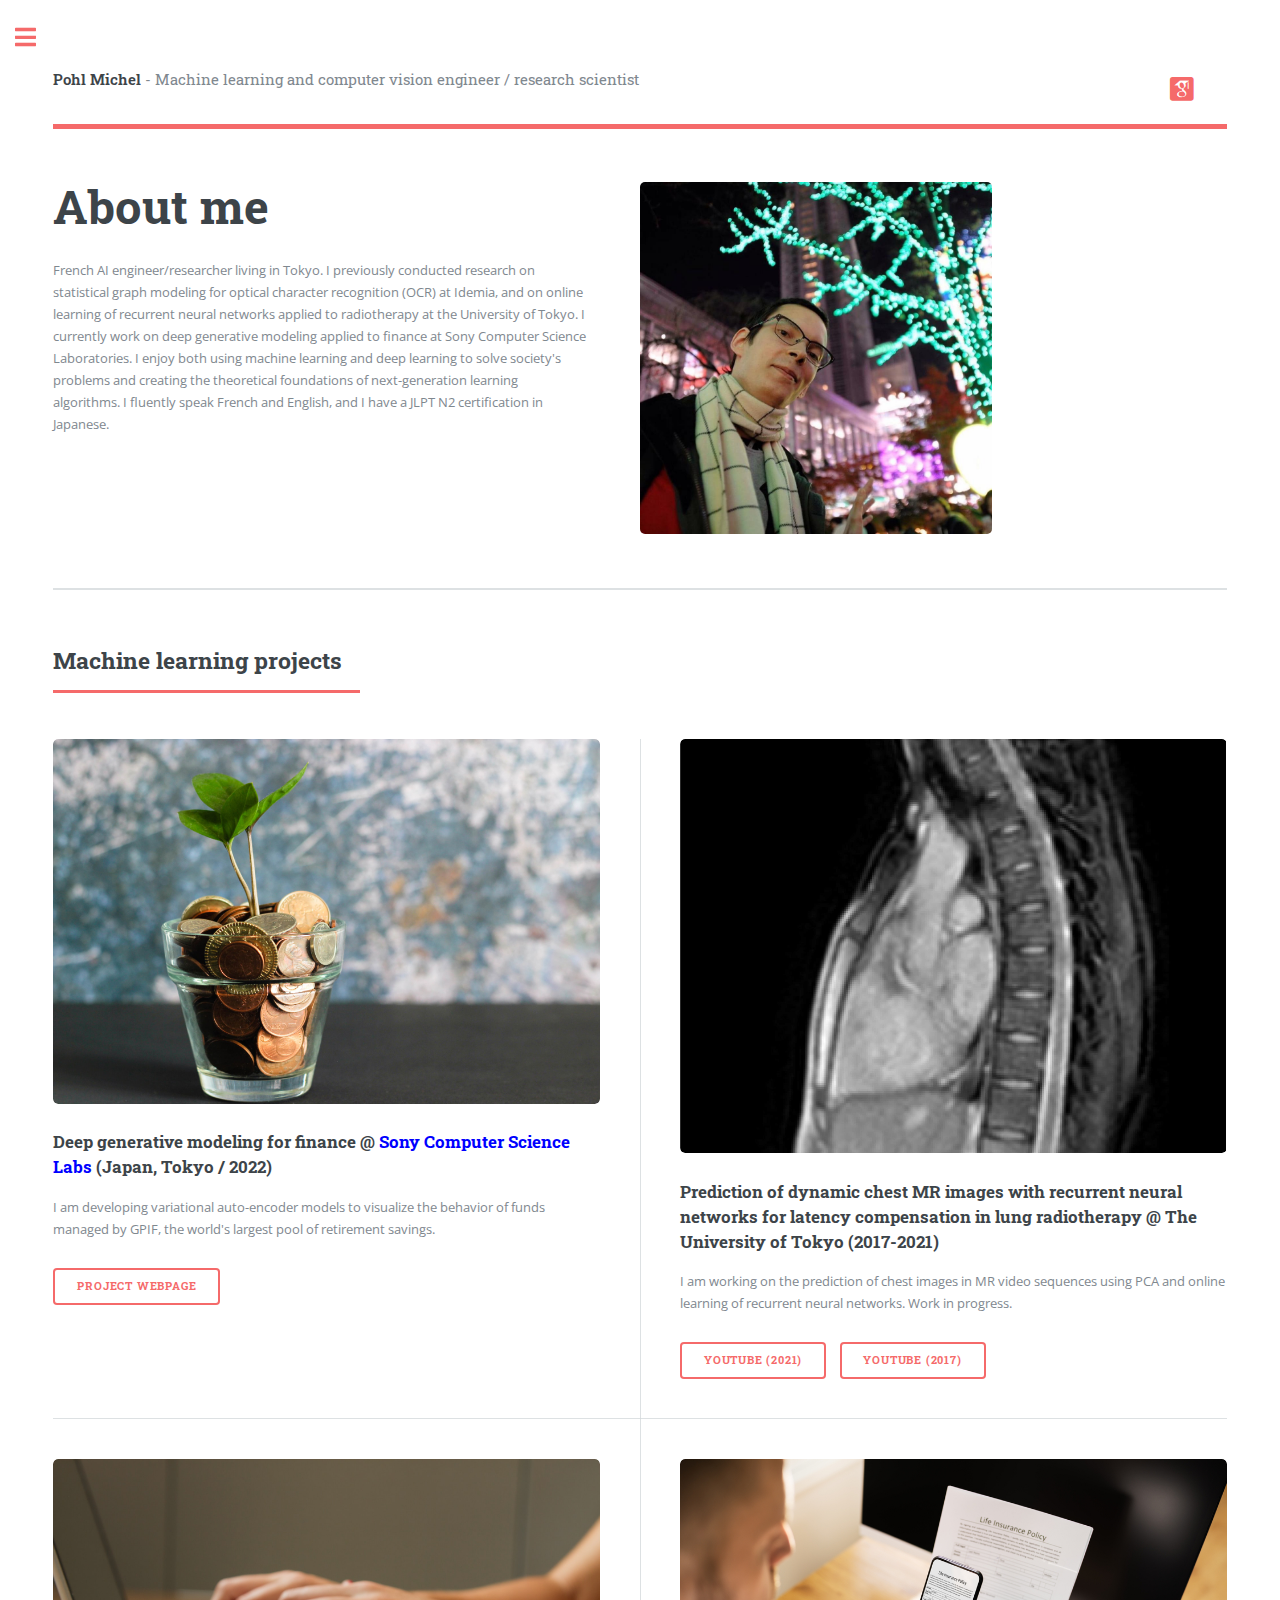
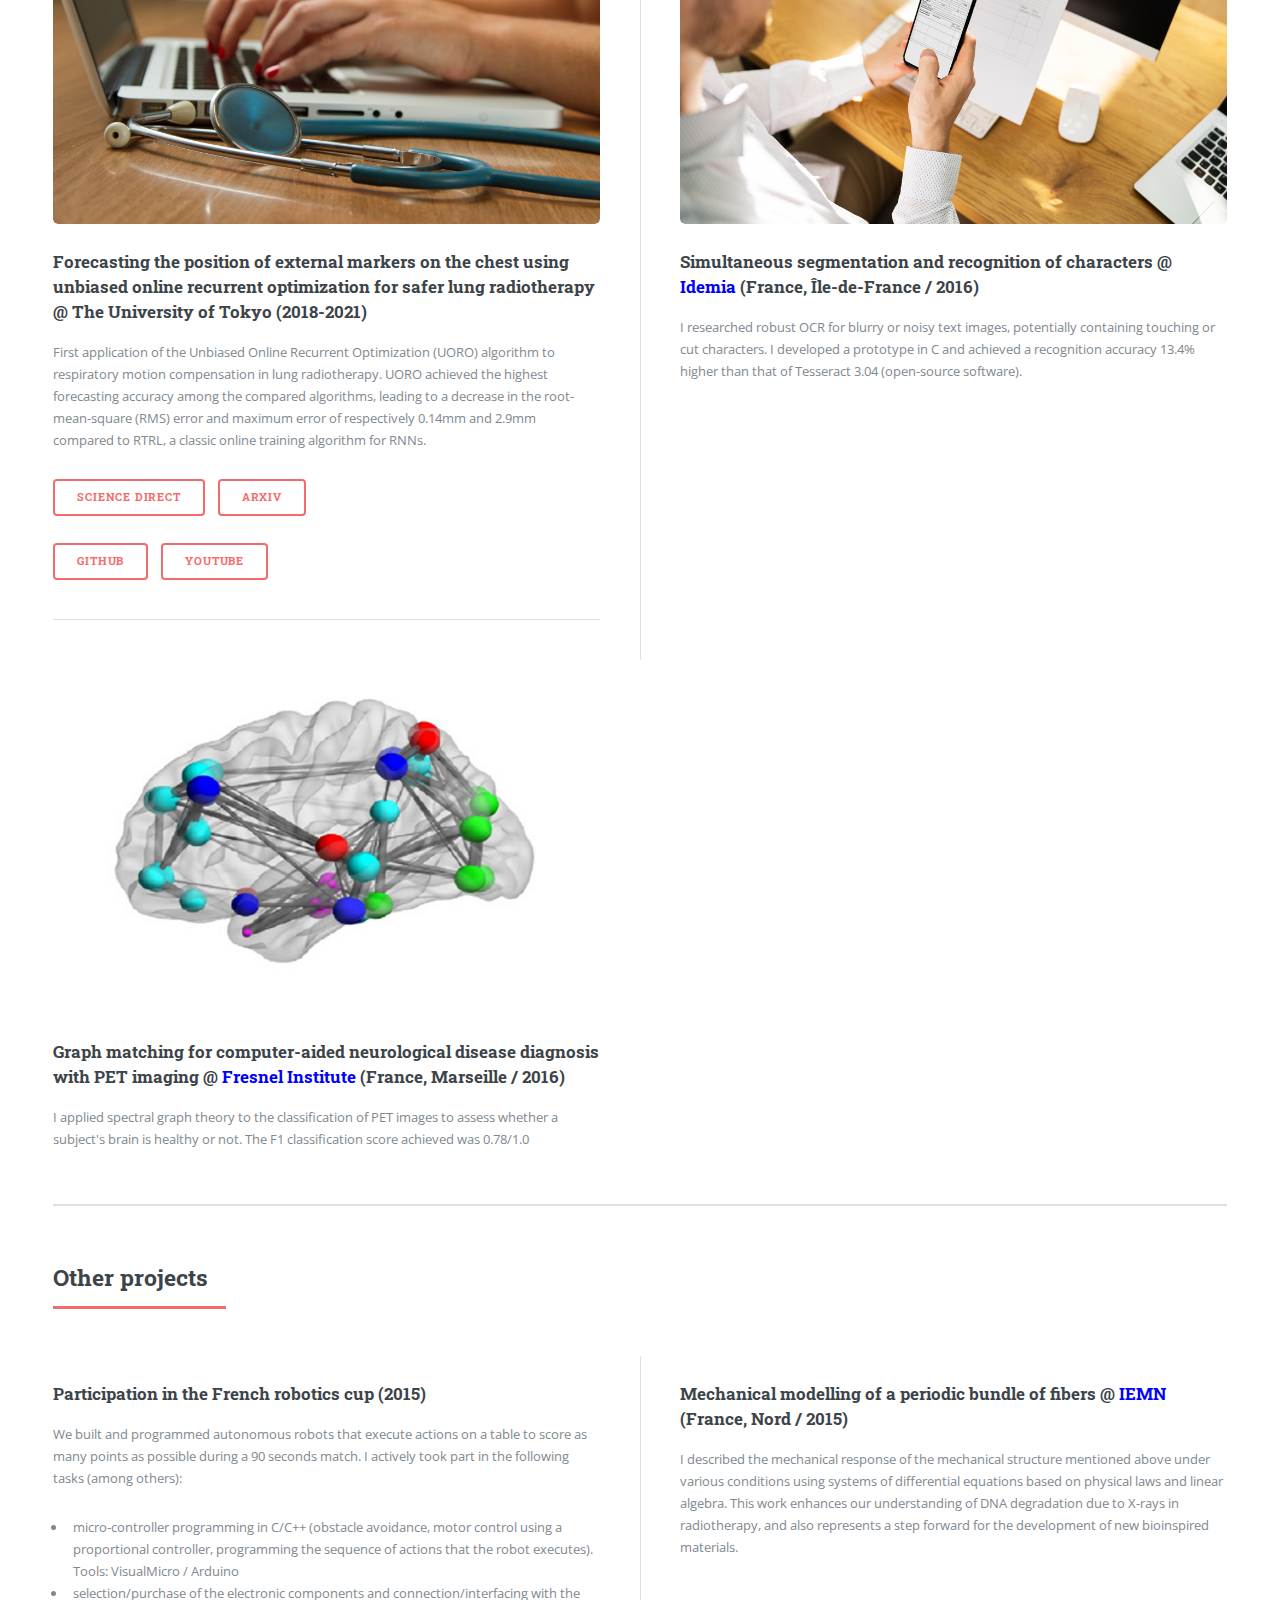
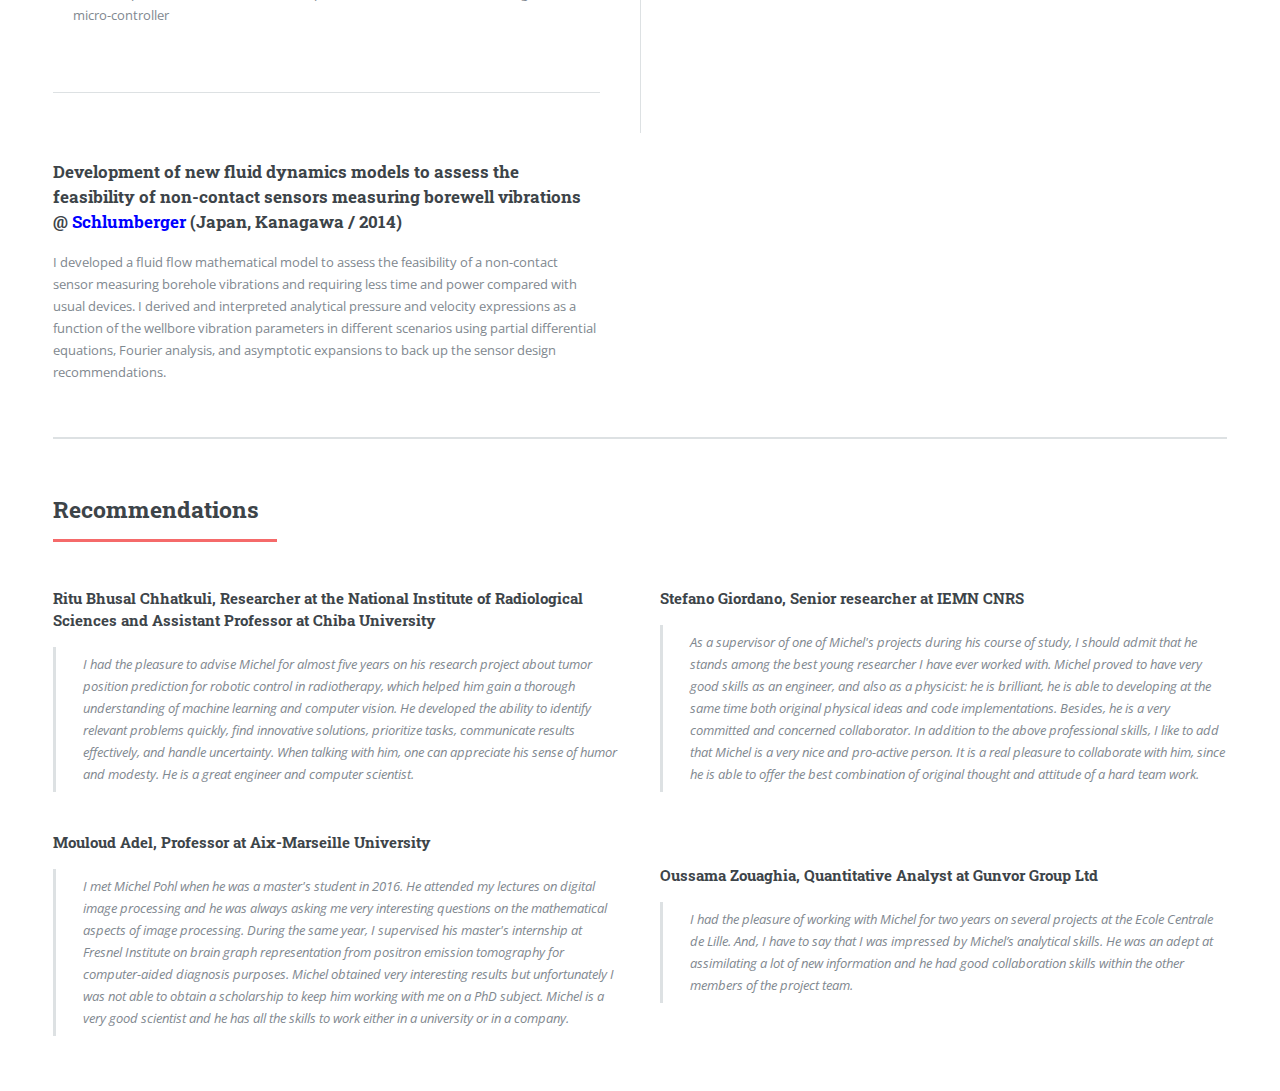
==== commit 49972e3d: "Added Medium icon" ====
--- a/index.html
+++ b/index.html
@@ -52,9 +52,15 @@
 										<div class="title" style="text-decoration: none;"><i class="ai ai-google-scholar-square ai-2x"></i></div>  
 									</div>
 								</a>
-							</li>							
-							
-<!-- 						<li><a href="https://medium.com/@pohl.michel" target="_blank" class="icon brands fa-medium-m"><span class="label">Medium</span></a></li> -->
+							</li>
+							<li>
+								<a href="https://medium.com/@pohl.michel" target="_blank">
+									<div class="widget">  
+										<div class="title" style="text-decoration: none;"><i class="fa-brands fa-medium fa-2x"></i></div>  
+									</div>
+								</a>
+							</li>
+
 						</ul>
 					</header>
 
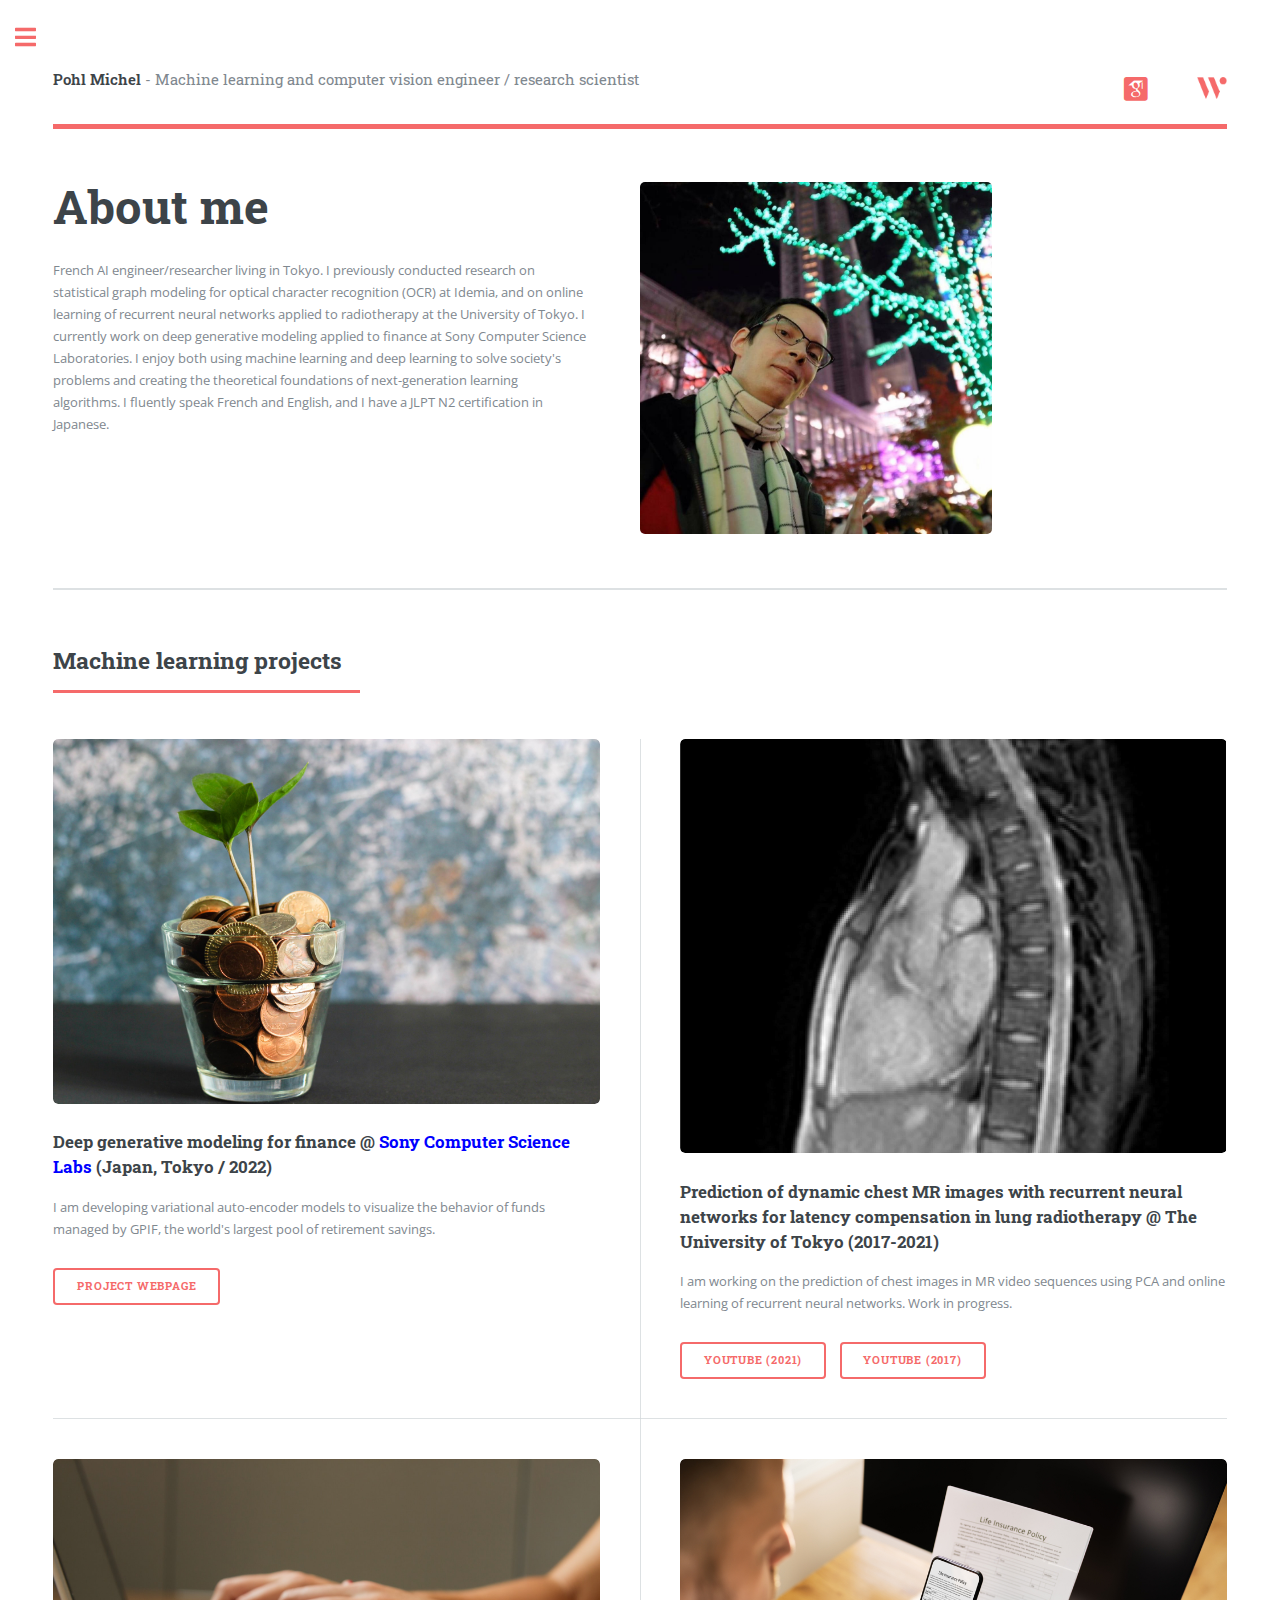
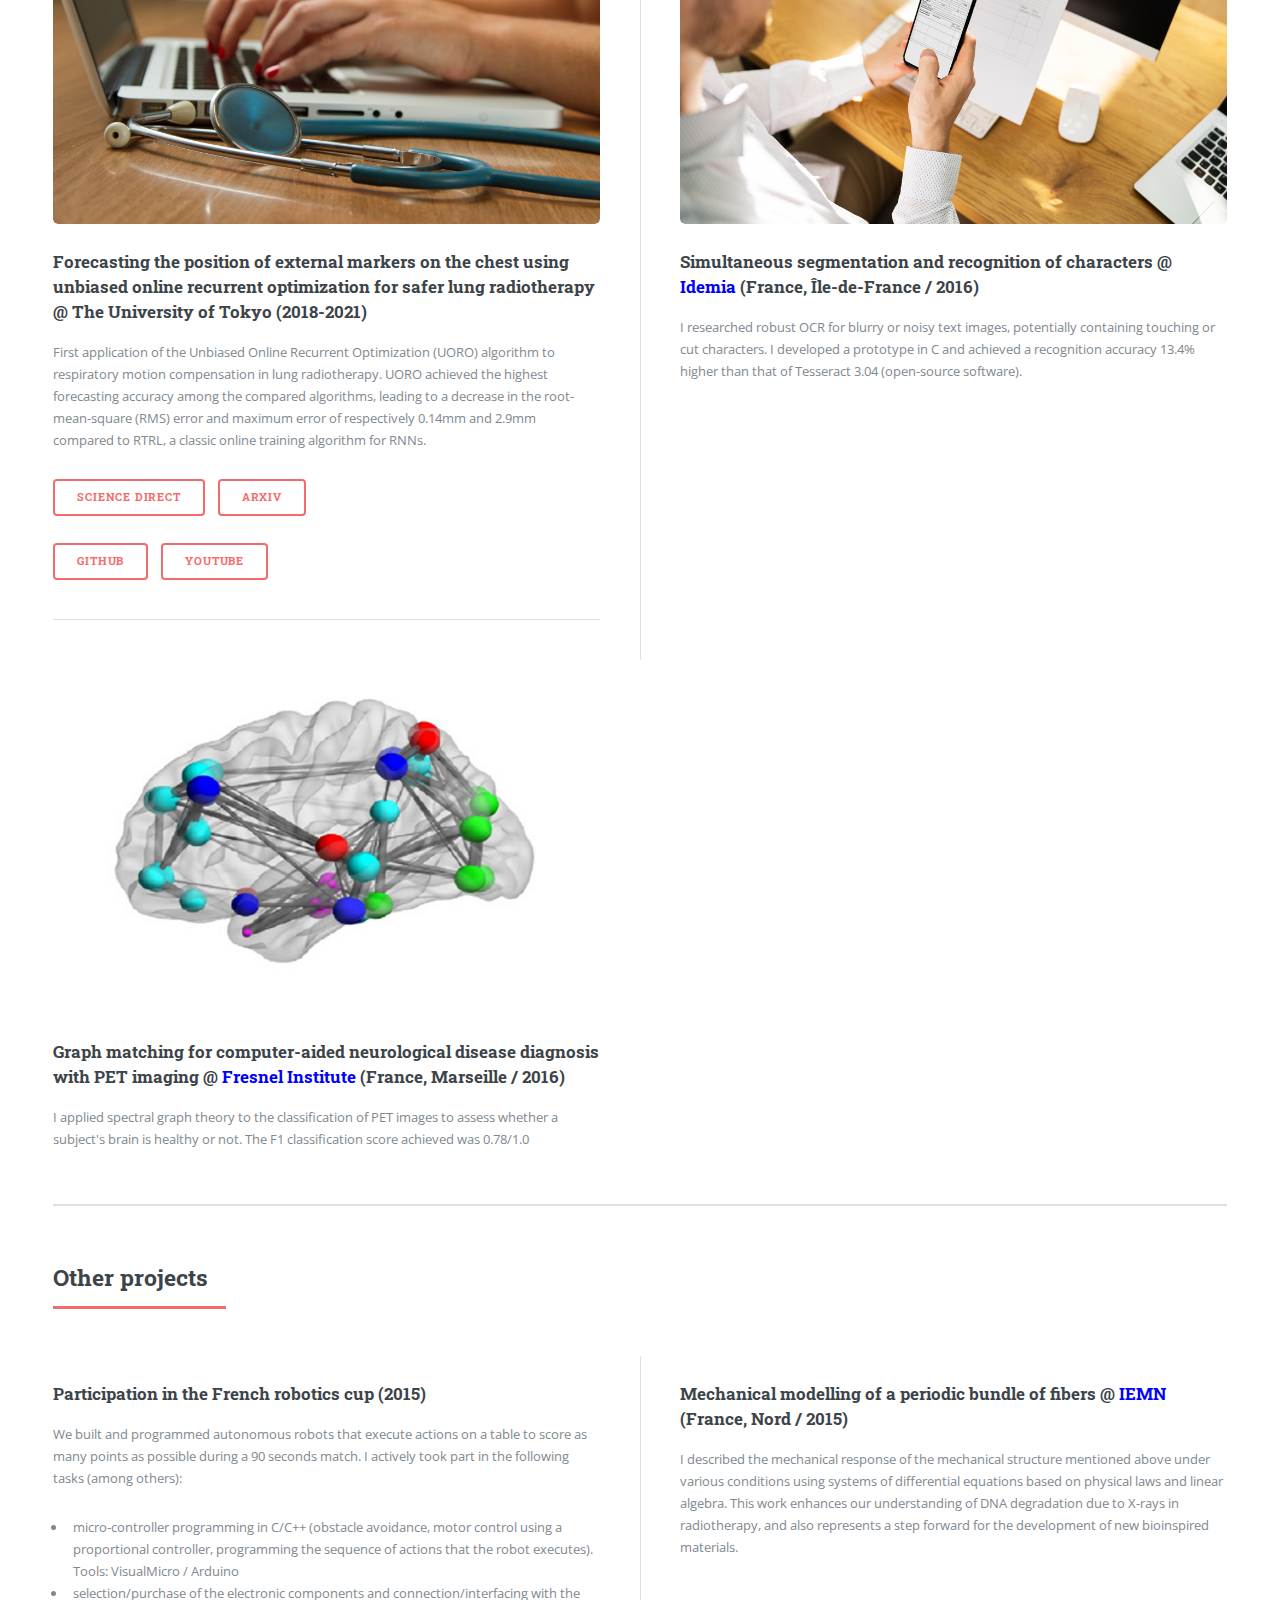
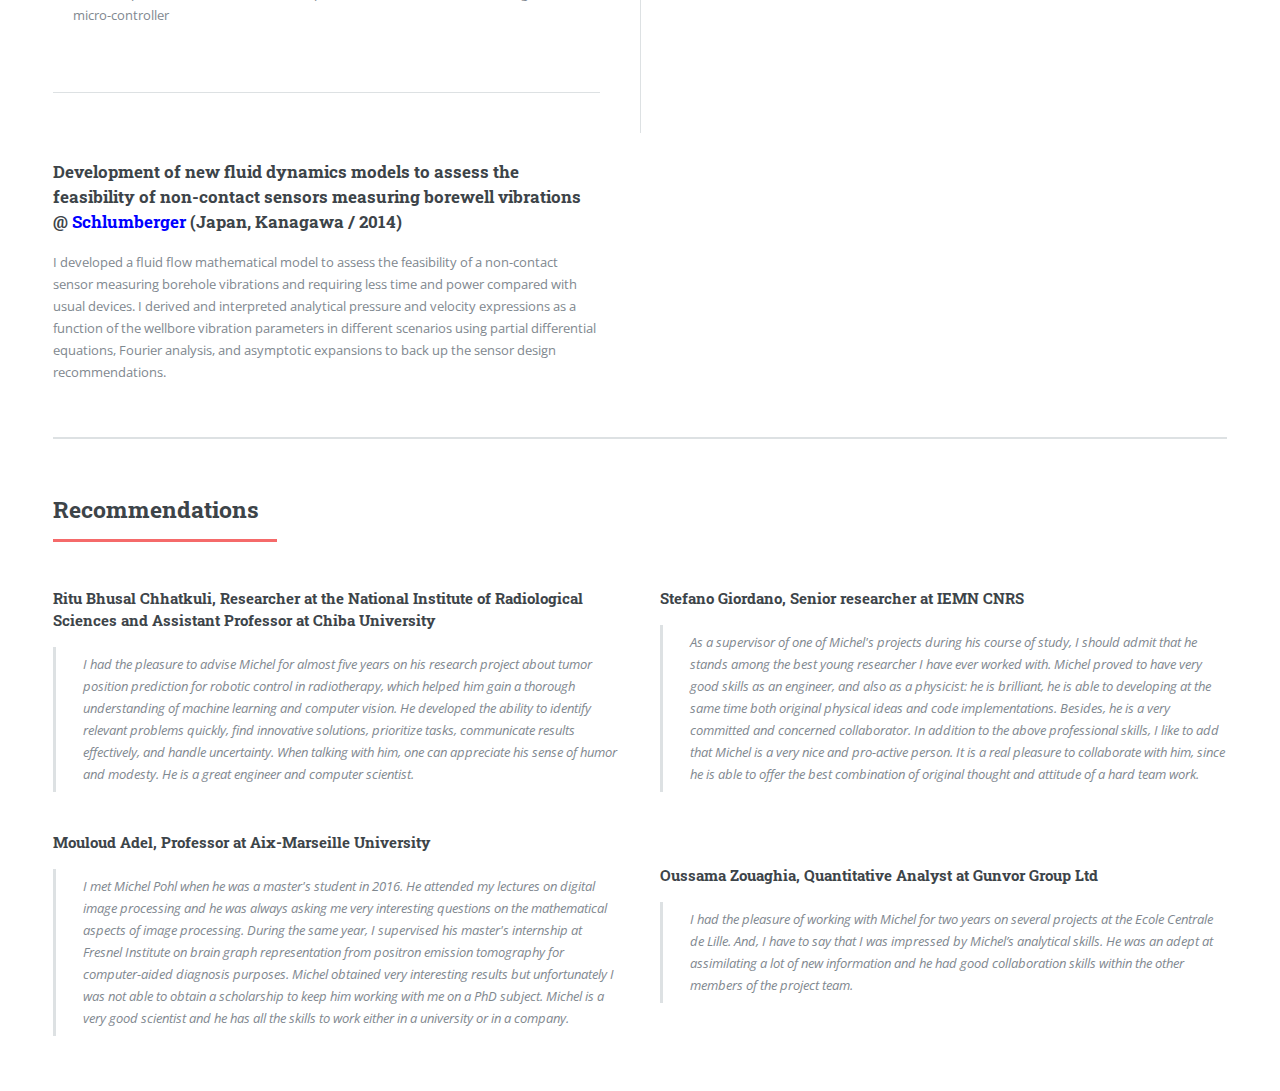
==== commit 09b87892: "changed color of wantedly icon" ====
--- a/index.html
+++ b/index.html
@@ -60,6 +60,13 @@
 									</div>
 								</a>
 							</li>
+							<li> 
+								<a href="https://www.wantedly.com/id/michel_pohl" target="_blank">
+									<div class="widget">  
+										<img src="assets\fonts\wantedly.png" width="30px" height="22px">
+									</div>
+								</a>
+							</li>
 
 						</ul>
 					</header>
@@ -252,7 +259,7 @@
 									<p>I learned to play Rhapsody in Blue by George Gershwin during my stay at a dormitory in Mitaka (Tokyo) where there was a grand piano that I used to train, between 2016 and 2018.</p>
 								</article> -->
 								<article>
-									<a href="https://pohl-michel.github.io/blog/articles/predicting-respiratory-motion-online-learning-recurrent-neural-network/index.html" target="_blank" class="image"><img src="images/radiotherapy_treatment_machine.png" alt="" /></a>
+									<a href="https://pohl-michel.github.io/blog/articles/predicting-respiratory-motion-online-learning-rnn/article.html" target="_blank" class="image"><img src="images/radiotherapy_treatment_machine.png" alt="" /></a>
 									<p>My blog article about the prediction of the position of external markers on the chest with RNNs for safer radiotherapy.</p>
 								</article>
 							</div>
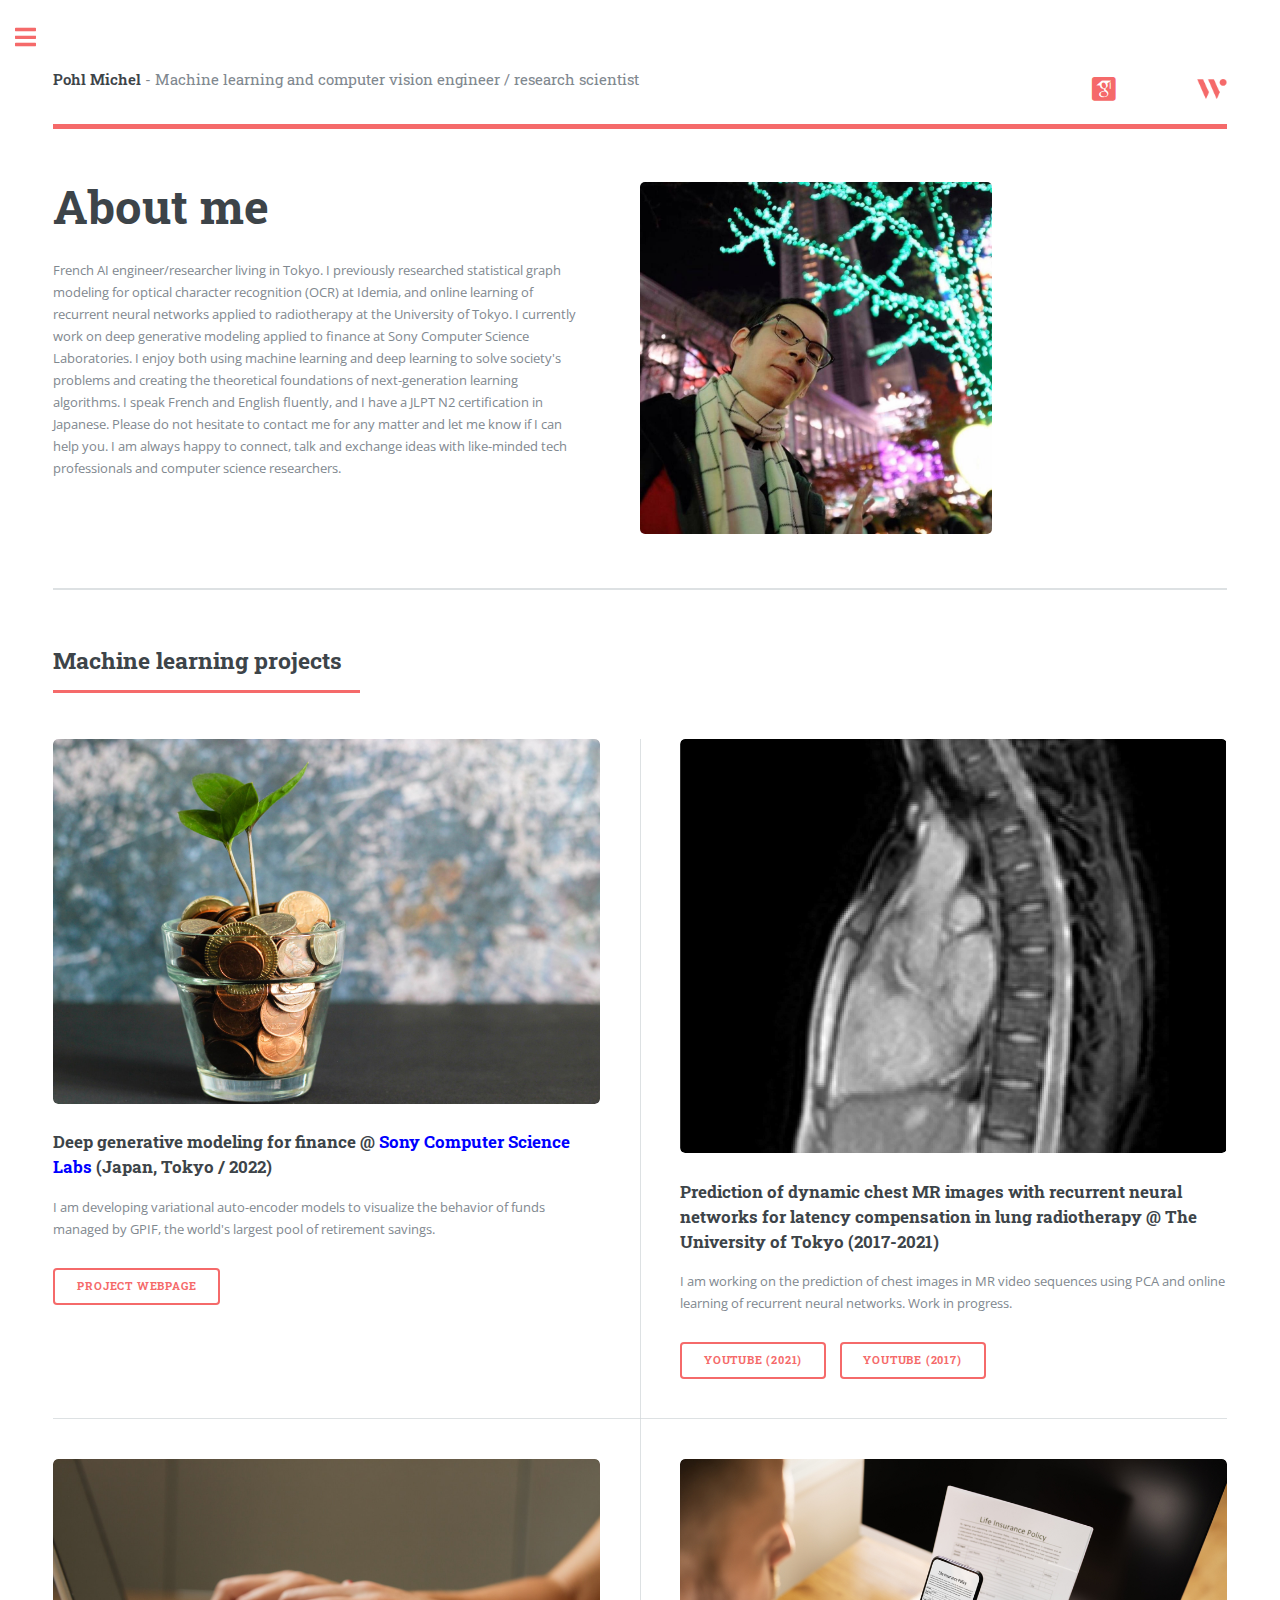
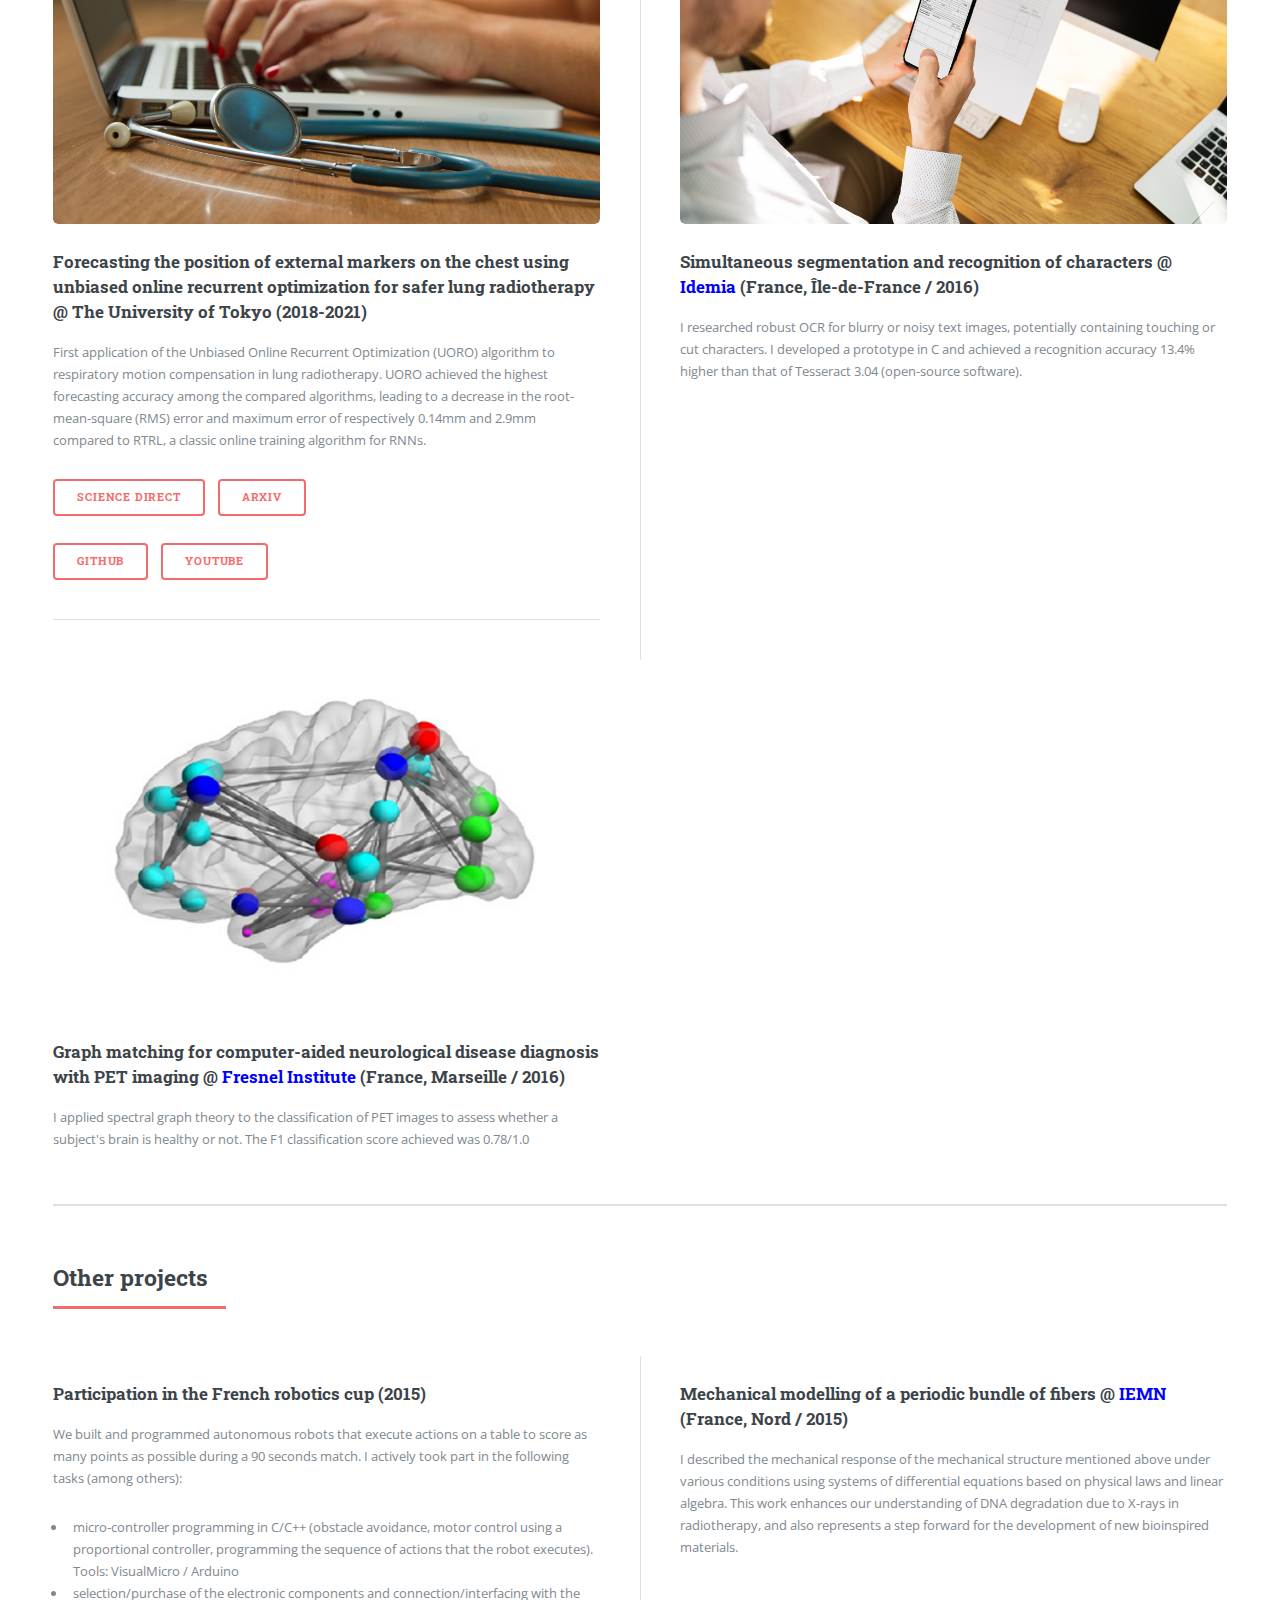
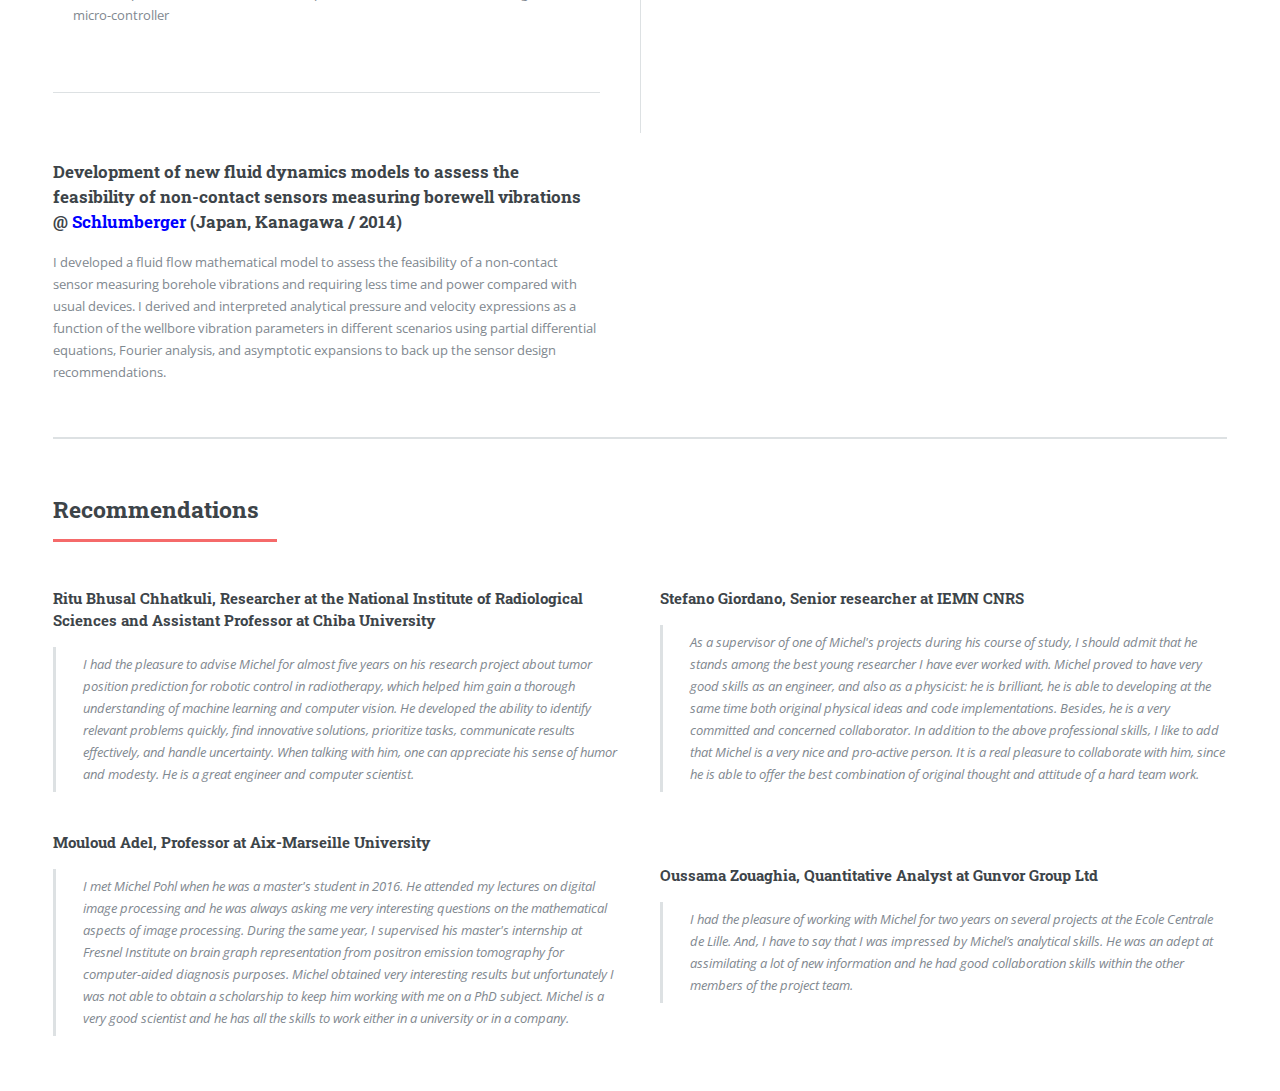
==== commit 4a31bae0: "Changed the 'about me' paragraph" ====
--- a/index.html
+++ b/index.html
@@ -54,6 +54,13 @@
 								</a>
 							</li>
 							<li>
+								<a href="https://www.researchgate.net/profile/Pohl_Michel" target="_blank">
+									<div class="widget">  
+										<div class="title" style="text-decoration: none;"><i class="fa-brands fa-researchgate ai-2x"></i></div>  
+									</div>
+								</a>
+							</li>
+							<li>
 								<a href="https://medium.com/@pohl.michel" target="_blank">
 									<div class="widget">  
 										<div class="title" style="text-decoration: none;"><i class="fa-brands fa-medium fa-2x"></i></div>  
@@ -63,11 +70,10 @@
 							<li> 
 								<a href="https://www.wantedly.com/id/michel_pohl" target="_blank">
 									<div class="widget">  
-										<img src="assets\fonts\wantedly.png" width="30px" height="22px">
-									</div>
-								</a>
-							</li>
-
+										<img src="assets\fonts\wantedly.png" width="30px" height="20px">
+									</div>
+								</a>
+							</li>
 						</ul>
 					</header>
 
@@ -76,9 +82,8 @@
 						<div class="content">
 							<header>
 								<h1>About me</h1>
-								<!-- <p>A free and fully responsive site template</p> -->
 							</header>
-							<p>French AI engineer/researcher living in Tokyo. I previously conducted research on statistical graph modeling for optical character recognition (OCR) at Idemia, and on online learning of recurrent neural networks applied to radiotherapy at the University of Tokyo. I currently work on deep generative modeling applied to finance at Sony Computer Science Laboratories. I enjoy both using machine learning and deep learning to solve society's problems and creating the theoretical foundations of next-generation learning algorithms. I fluently speak French and English, and I have a JLPT N2 certification in Japanese.
+							<p>French AI engineer/researcher living in Tokyo. I previously researched statistical graph modeling for optical character recognition (OCR) at Idemia, and online learning of recurrent neural networks applied to radiotherapy at the University of Tokyo. I currently work on deep generative modeling applied to finance at Sony Computer Science Laboratories. I enjoy both using machine learning and deep learning to solve society's problems and creating the theoretical foundations of next-generation learning algorithms. I speak French and English fluently, and I have a JLPT N2 certification in Japanese. Please do not hesitate to contact me for any matter and let me know if I can help you. I am always happy to connect, talk and exchange ideas with like-minded tech professionals and computer science researchers.
 							</p>
 							<!-- <ul class="actions">
 								<li><a href="#" class="button big">Learn More</a></li>
